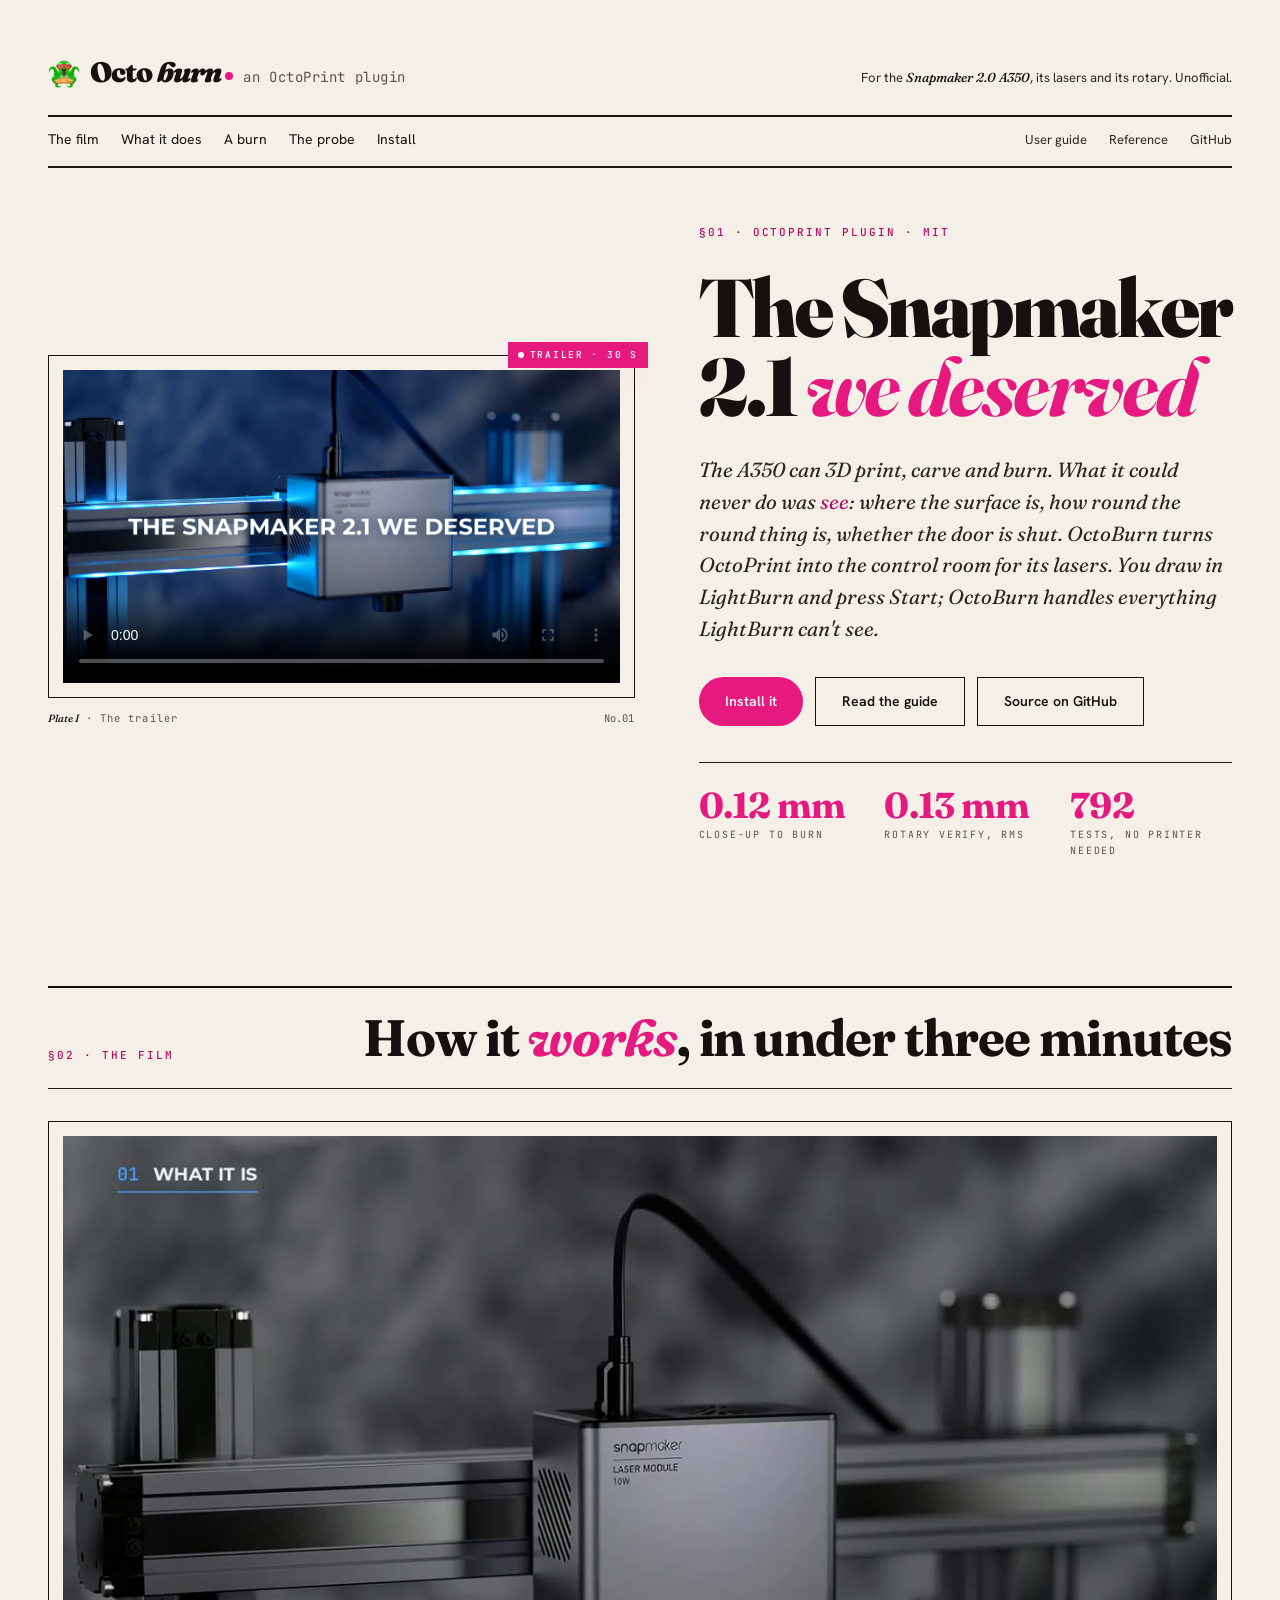
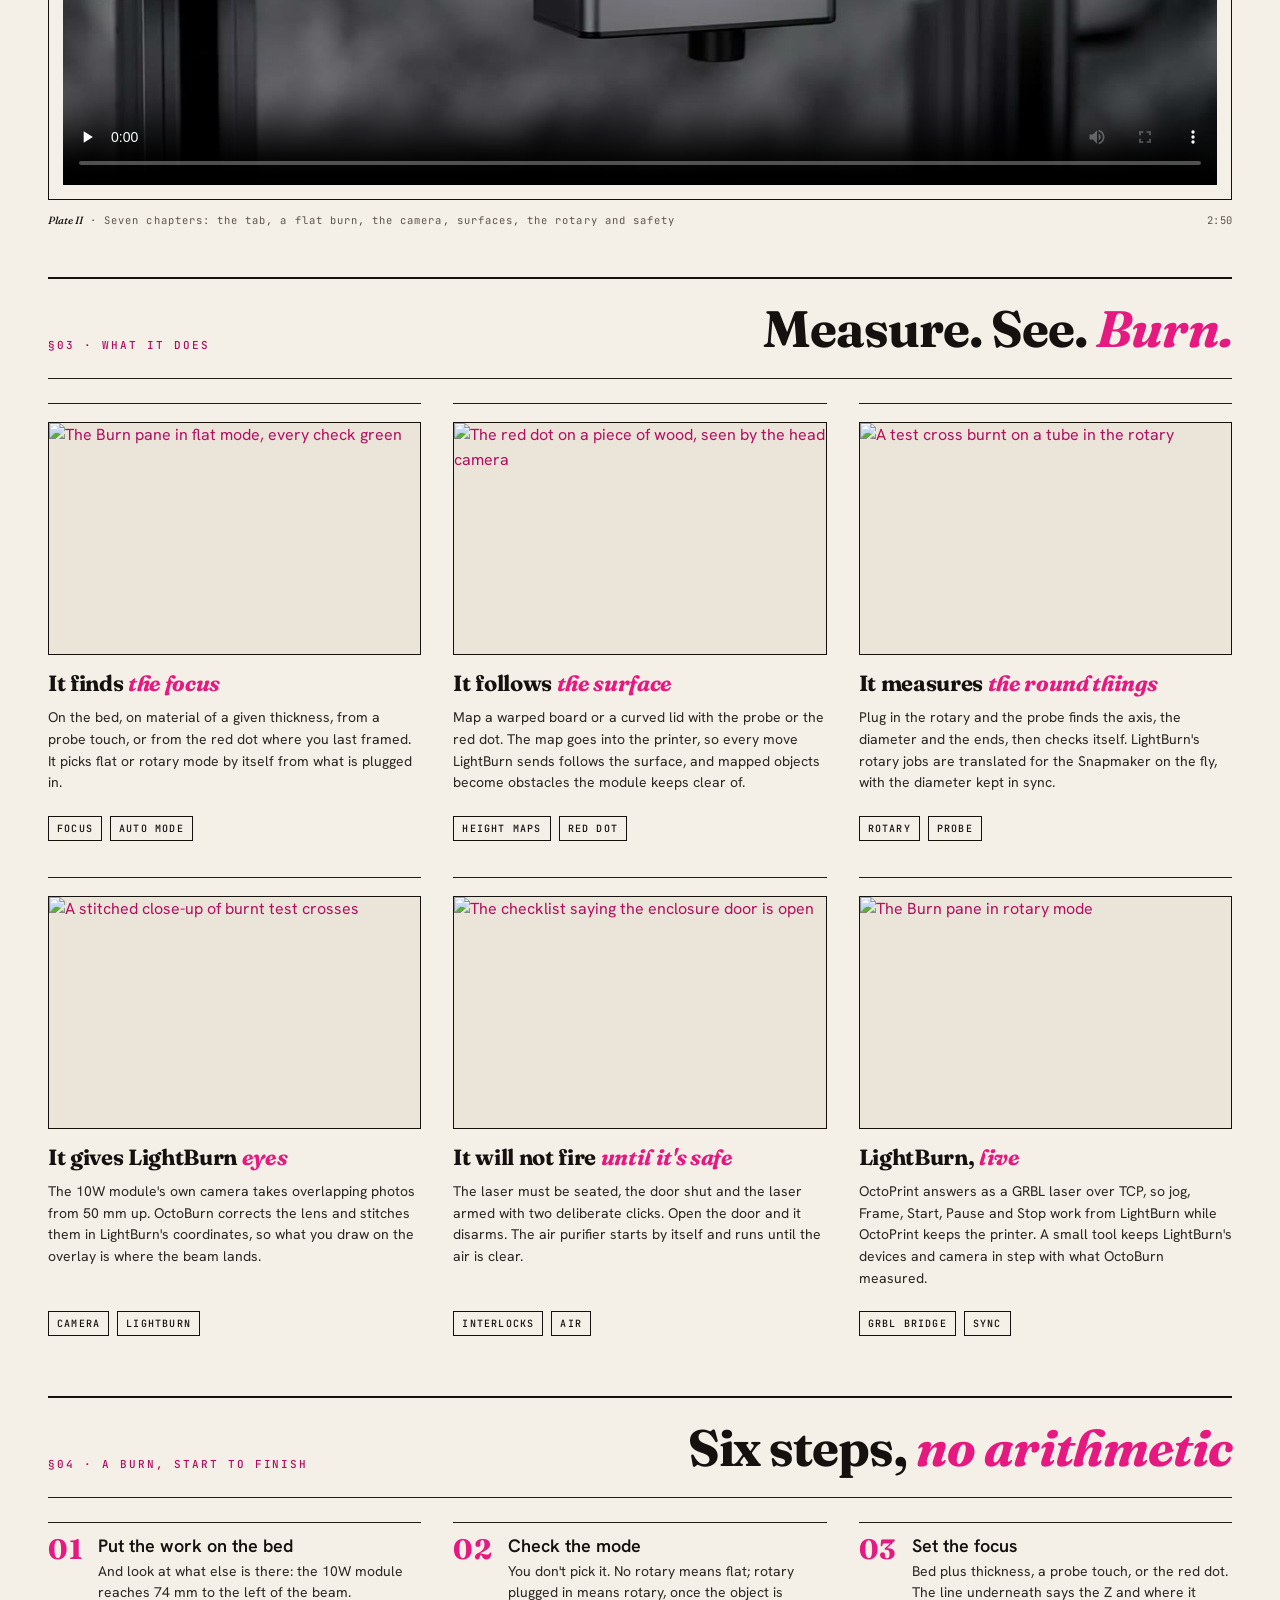
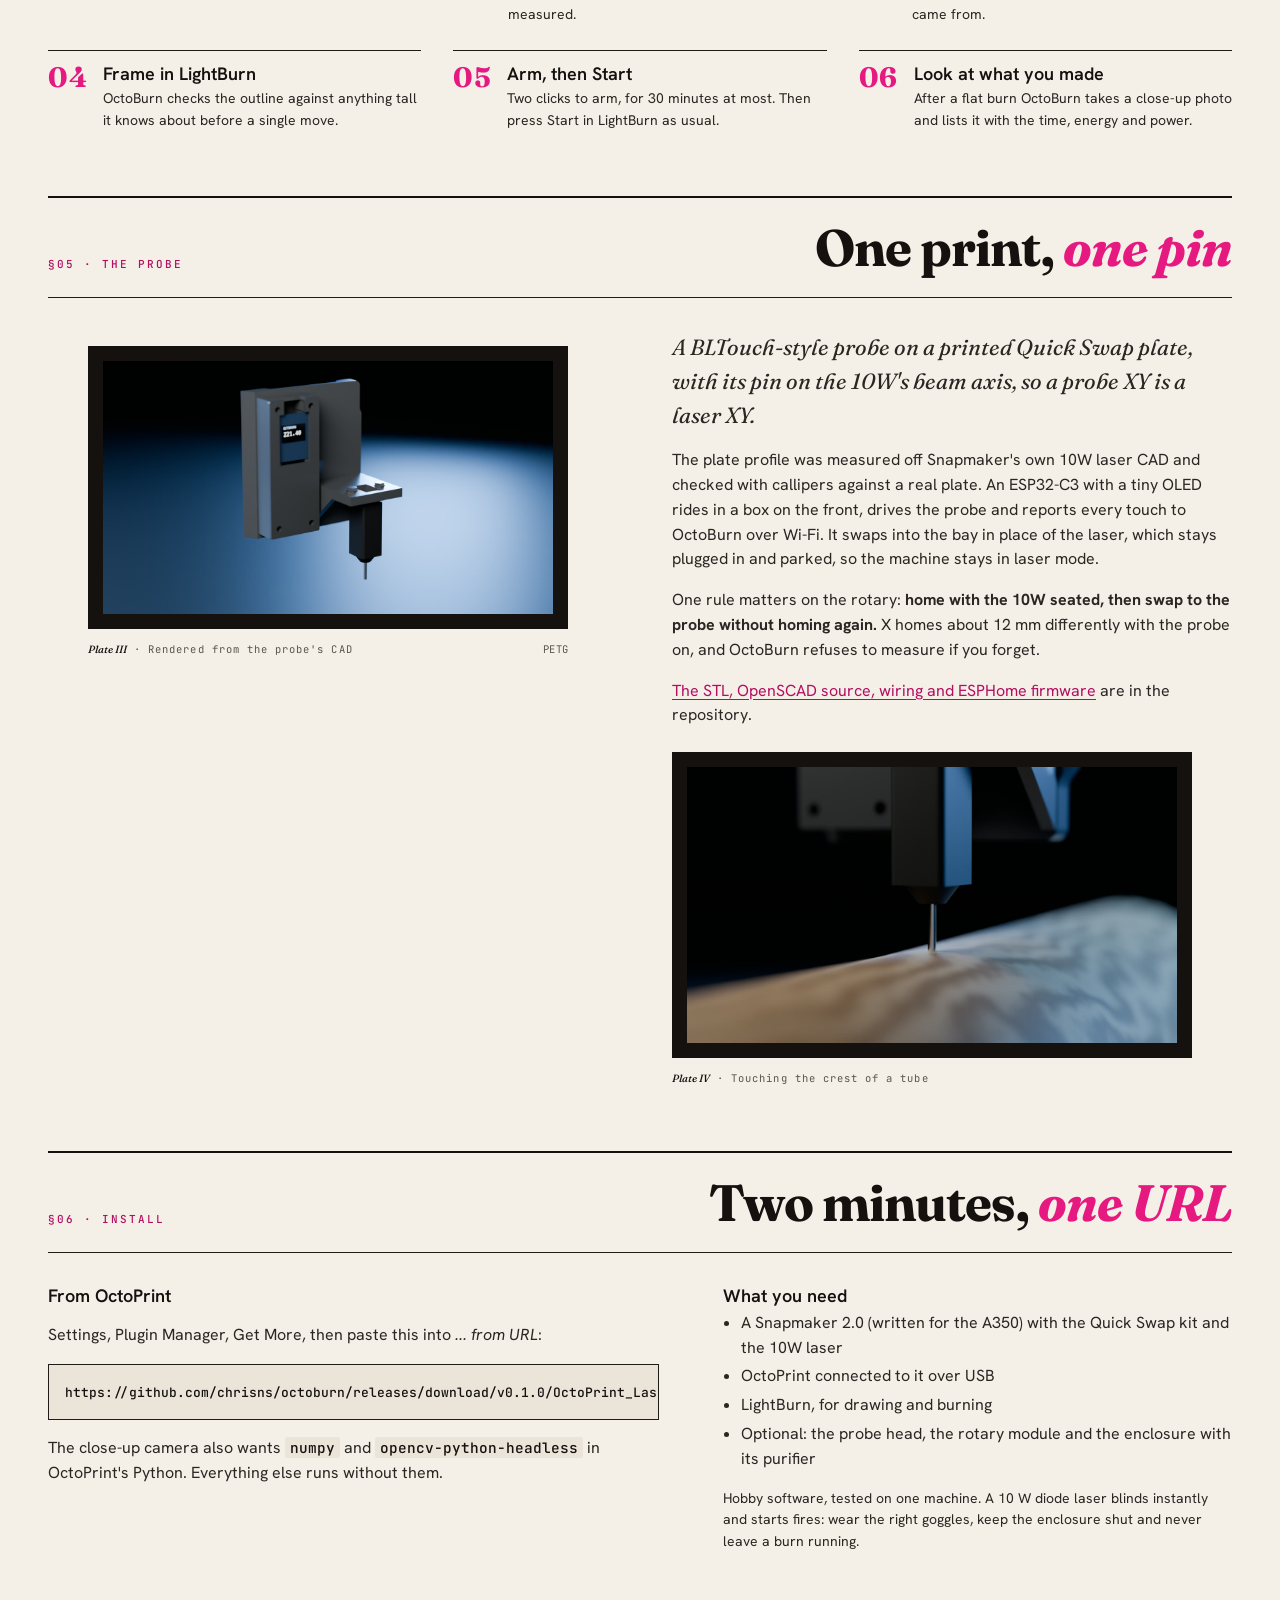
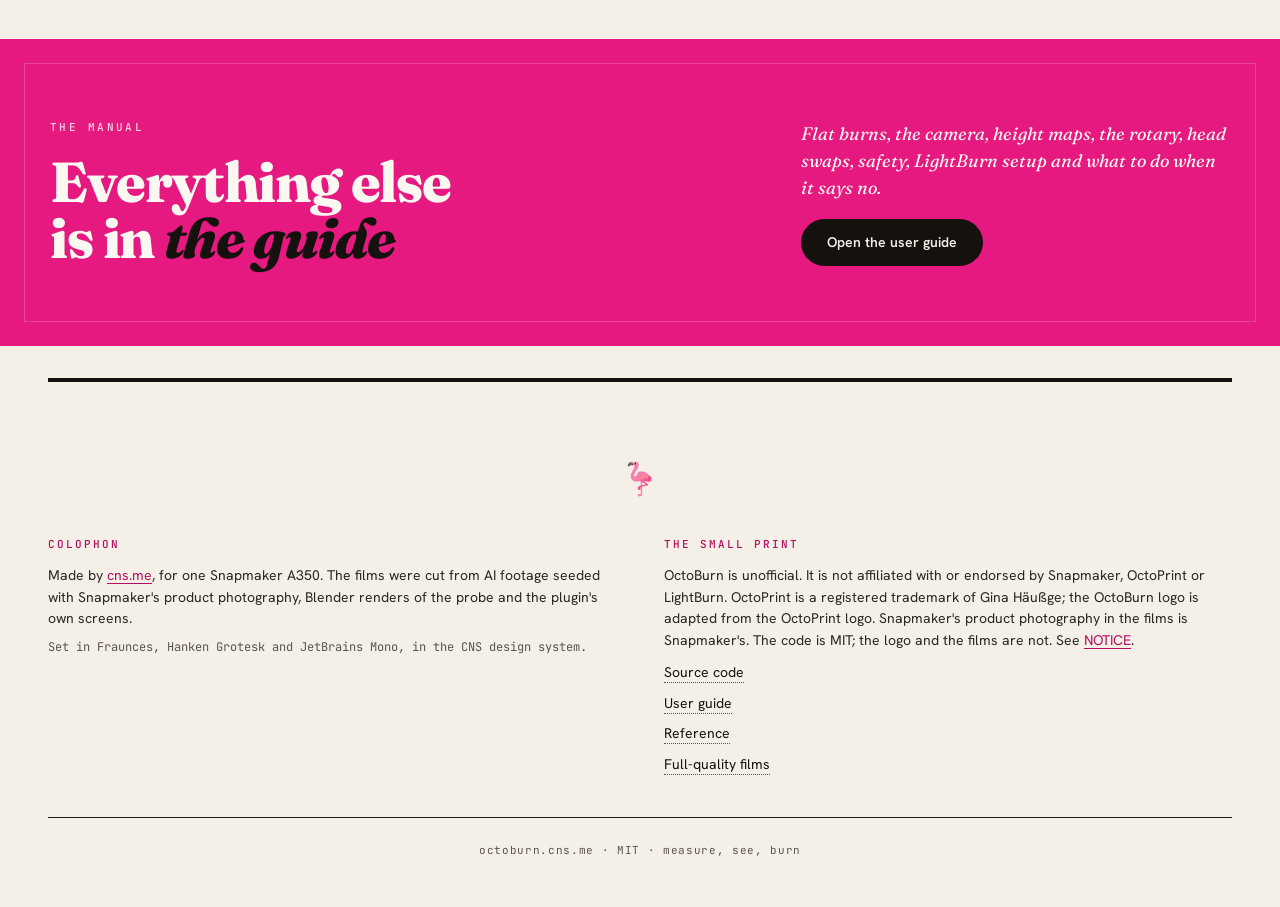
==== site/index.html @ 1af3a4c0 "OctoBurn: OctoPrint as the control room for the Snapmaker 2.0 A350's lasers The plugin, its tests, t" ====
<!doctype html>
<html lang="en-GB">
<head>
<meta charset="utf-8">
<meta name="viewport" content="width=device-width, initial-scale=1">
<title>OctoBurn: the Snapmaker 2.1 we deserved</title>
<meta name="description" content="OctoBurn is an unofficial OctoPrint plugin that gives the Snapmaker 2.0 A350's lasers focus, surface maps, rotary measuring, a LightBurn close-up camera and proper interlocks.">
<meta property="og:title" content="OctoBurn: the Snapmaker 2.1 we deserved">
<meta property="og:description" content="An unofficial OctoPrint plugin for the Snapmaker 2.0 A350's lasers. It measures, it sees, and it will not fire until it is safe.">
<meta property="og:image" content="https://octoburn.cns.me/media/trailer-poster.jpg">
<meta property="og:type" content="website">
<link rel="icon" href="img/octoburn-64.png">
<link rel="stylesheet" href="css/tokens.css">
<link rel="stylesheet" href="css/talks.css">
<link rel="stylesheet" href="css/site.css">
</head>
<body>
<div class="page">

<header class="masthead">
  <div class="masthead-row">
    <a class="brand" href="./">
      <img class="brand-logo" src="img/octoburn-64.png" alt="" width="32" height="32">
      <span class="brand-cns">Octo</span><span class="brand-me">burn</span><span class="brand-dot" aria-hidden="true"></span>
      <span class="brand-blog">an OctoPrint plugin</span>
    </a>
    <p class="masthead-meta">For the <em>Snapmaker 2.0 A350</em>, its lasers and its rotary. Unofficial.</p>
  </div>
  <div class="rule strong draw-rule"></div>
  <nav class="masthead-nav" aria-label="Sections">
    <div class="nav-left">
      <a href="#film">The film</a>
      <a href="#features">What it does</a>
      <a href="#burn">A burn</a>
      <a href="#probe">The probe</a>
      <a href="#install">Install</a>
    </div>
    <div class="nav-right">
      <a href="guide.html">User guide</a>
      <a href="reference.html">Reference</a>
      <a href="https://github.com/chrisns/octoburn">GitHub</a>
    </div>
  </nav>
  <div class="rule"></div>
</header>

<main>

<section class="talks-hero ob-hero">
  <figure class="plate">
    <div class="plate-frame">
      <span class="plate-stamp">Trailer · 30 s</span>
      <video class="ob-video" controls playsinline preload="metadata" poster="media/trailer-poster.jpg">
        <source src="media/octoburn-trailer.mp4" type="video/mp4">
      </video>
    </div>
    <figcaption><span class="caption"><em>Plate I</em> · The trailer</span><span class="numeral">No.01</span></figcaption>
  </figure>
  <div class="talks-hero-body">
    <span class="eyebrow">§01 · OctoPrint plugin · MIT</span>
    <h1 class="talks-hero-headline">The Snapmaker 2.1 <em>we deserved</em></h1>
    <p class="talks-hero-lede">The A350 can 3D print, carve and burn. What it could never do was <em>see</em>: where the surface is, how round the round thing is, whether the door is shut. OctoBurn turns OctoPrint into the control room for its lasers. You draw in LightBurn and press Start; OctoBurn handles everything LightBurn can't see.</p>
    <div class="talks-hero-ctas">
      <a class="btn btn-primary" href="#install">Install it</a>
      <a class="btn btn-ghost" href="guide.html">Read the guide</a>
      <a class="btn btn-ghost" href="https://github.com/chrisns/octoburn">Source on GitHub</a>
    </div>
    <div class="talks-hero-meta">
      <div><span class="stat-num">0.12 mm</span><span class="stat-cap">Close-up to burn</span></div>
      <div><span class="stat-num">0.13 mm</span><span class="stat-cap">Rotary verify, rms</span></div>
      <div><span class="stat-num">792</span><span class="stat-cap">Tests, no printer needed</span></div>
    </div>
  </div>
</section>

<section class="section-header" id="film">
  <div class="rule strong"></div>
  <div class="sh-row">
    <span class="eyebrow">§02 · The film</span>
    <span></span>
    <h2 class="sh-title">How it <em>works</em>, in under three minutes</h2>
  </div>
  <div class="rule"></div>
</section>
<figure class="plate ob-wide">
  <div class="plate-frame">
    <video class="ob-video" controls playsinline preload="none" poster="media/explainer-poster.jpg">
      <source src="media/octoburn-how-it-works.mp4" type="video/mp4">
    </video>
  </div>
  <figcaption><span class="caption"><em>Plate II</em> · Seven chapters: the tab, a flat burn, the camera, surfaces, the rotary and safety</span><span class="numeral">2:50</span></figcaption>
</figure>

<section class="section-header" id="features">
  <div class="rule strong"></div>
  <div class="sh-row">
    <span class="eyebrow">§03 · What it does</span>
    <span></span>
    <h2 class="sh-title">Measure. See. <em>Burn.</em></h2>
  </div>
  <div class="rule"></div>
</section>
<div class="talk-grid">
  <article class="talk-card">
    <a class="talk-thumb-link" href="guide.html#3-a-flat-burn-start-to-finish"><div class="talk-thumb"><img class="thumb-img ob-top" src="img/guide/ui_burn_flat.png" alt="The Burn pane in flat mode, every check green"></div></a>
    <h3 class="talk-title">It finds <em>the focus</em></h3>
    <p class="talk-desc">On the bed, on material of a given thickness, from a probe touch, or from the red dot where you last framed. It picks flat or rotary mode by itself from what is plugged in.</p>
    <div class="talk-formats"><span class="format-tag">Focus</span><span class="format-tag">Auto mode</span></div>
  </article>
  <article class="talk-card">
    <a class="talk-thumb-link" href="guide.html#5-uneven-surfaces-height-maps-and-the-red-dot"><div class="talk-thumb"><img class="thumb-img" src="img/guide/photo_reddot_wood.jpg" alt="The red dot on a piece of wood, seen by the head camera"></div></a>
    <h3 class="talk-title">It follows <em>the surface</em></h3>
    <p class="talk-desc">Map a warped board or a curved lid with the probe or the red dot. The map goes into the printer, so every move LightBurn sends follows the surface, and mapped objects become obstacles the module keeps clear of.</p>
    <div class="talk-formats"><span class="format-tag">Height maps</span><span class="format-tag">Red dot</span></div>
  </article>
  <article class="talk-card">
    <a class="talk-thumb-link" href="guide.html#6-the-rotary"><div class="talk-thumb"><img class="thumb-img" src="img/guide/photo_rotary_cross.jpg" alt="A test cross burnt on a tube in the rotary"></div></a>
    <h3 class="talk-title">It measures <em>the round things</em></h3>
    <p class="talk-desc">Plug in the rotary and the probe finds the axis, the diameter and the ends, then checks itself. LightBurn's rotary jobs are translated for the Snapmaker on the fly, with the diameter kept in sync.</p>
    <div class="talk-formats"><span class="format-tag">Rotary</span><span class="format-tag">Probe</span></div>
  </article>
  <article class="talk-card">
    <a class="talk-thumb-link" href="guide.html#4-seeing-the-work-overview-and-close-up"><div class="talk-thumb"><img class="thumb-img" src="img/guide/photo_closeup.jpg" alt="A stitched close-up of burnt test crosses"></div></a>
    <h3 class="talk-title">It gives LightBurn <em>eyes</em></h3>
    <p class="talk-desc">The 10W module's own camera takes overlapping photos from 50 mm up. OctoBurn corrects the lens and stitches them in LightBurn's coordinates, so what you draw on the overlay is where the beam lands.</p>
    <div class="talk-formats"><span class="format-tag">Camera</span><span class="format-tag">LightBurn</span></div>
  </article>
  <article class="talk-card">
    <a class="talk-thumb-link" href="guide.html#8-what-keeps-you-safe"><div class="talk-thumb"><img class="thumb-img ob-top" src="img/guide/ui_door_open.png" alt="The checklist saying the enclosure door is open"></div></a>
    <h3 class="talk-title">It will not fire <em>until it's safe</em></h3>
    <p class="talk-desc">The laser must be seated, the door shut and the laser armed with two deliberate clicks. Open the door and it disarms. The air purifier starts by itself and runs until the air is clear.</p>
    <div class="talk-formats"><span class="format-tag">Interlocks</span><span class="format-tag">Air</span></div>
  </article>
  <article class="talk-card">
    <a class="talk-thumb-link" href="guide.html#9-lightburn-setup-and-keeping-it-in-sync"><div class="talk-thumb"><img class="thumb-img ob-top" src="img/guide/ui_burn_rotary.png" alt="The Burn pane in rotary mode"></div></a>
    <h3 class="talk-title">LightBurn, <em>live</em></h3>
    <p class="talk-desc">OctoPrint answers as a GRBL laser over TCP, so jog, Frame, Start, Pause and Stop work from LightBurn while OctoPrint keeps the printer. A small tool keeps LightBurn's devices and camera in step with what OctoBurn measured.</p>
    <div class="talk-formats"><span class="format-tag">GRBL bridge</span><span class="format-tag">Sync</span></div>
  </article>
</div>

<section class="section-header" id="burn">
  <div class="rule strong"></div>
  <div class="sh-row">
    <span class="eyebrow">§04 · A burn, start to finish</span>
    <span></span>
    <h2 class="sh-title">Six steps, <em>no arithmetic</em></h2>
  </div>
  <div class="rule"></div>
</section>
<ol class="ob-steps">
  <li><span class="numeral">01</span><div><h3 class="h4">Put the work on the bed</h3><p>And look at what else is there: the 10W module reaches 74 mm to the left of the beam.</p></div></li>
  <li><span class="numeral">02</span><div><h3 class="h4">Check the mode</h3><p>You don't pick it. No rotary means flat; rotary plugged in means rotary, once the object is measured.</p></div></li>
  <li><span class="numeral">03</span><div><h3 class="h4">Set the focus</h3><p>Bed plus thickness, a probe touch, or the red dot. The line underneath says the Z and where it came from.</p></div></li>
  <li><span class="numeral">04</span><div><h3 class="h4">Frame in LightBurn</h3><p>OctoBurn checks the outline against anything tall it knows about before a single move.</p></div></li>
  <li><span class="numeral">05</span><div><h3 class="h4">Arm, then Start</h3><p>Two clicks to arm, for 30 minutes at most. Then press Start in LightBurn as usual.</p></div></li>
  <li><span class="numeral">06</span><div><h3 class="h4">Look at what you made</h3><p>After a flat burn OctoBurn takes a close-up photo and lists it with the time, energy and power.</p></div></li>
</ol>

<section class="section-header" id="probe">
  <div class="rule strong"></div>
  <div class="sh-row">
    <span class="eyebrow">§05 · The probe</span>
    <span></span>
    <h2 class="sh-title">One print, <em>one pin</em></h2>
  </div>
  <div class="rule"></div>
</section>
<div class="ob-probe">
  <figure class="plate">
    <div class="plate-frame ob-dark">
      <video class="ob-video" autoplay muted loop playsinline preload="metadata" poster="img/probe-assembled.jpg">
        <source src="media/probe-turn.mp4" type="video/mp4">
      </video>
    </div>
    <figcaption><span class="caption"><em>Plate III</em> · Rendered from the probe's CAD</span><span class="numeral">PETG</span></figcaption>
  </figure>
  <div class="ob-probe-body">
    <p class="lede">A BLTouch-style probe on a printed Quick Swap plate, with its pin on the 10W's beam axis, so a probe XY is a laser XY.</p>
    <p>The plate profile was measured off Snapmaker's own 10W laser CAD and checked with callipers against a real plate. An ESP32-C3 with a tiny OLED rides in a box on the front, drives the probe and reports every touch to OctoBurn over Wi-Fi. It swaps into the bay in place of the laser, which stays plugged in and parked, so the machine stays in laser mode.</p>
    <p>One rule matters on the rotary: <strong>home with the 10W seated, then swap to the probe without homing again.</strong> X homes about 12 mm differently with the probe on, and OctoBurn refuses to measure if you forget.</p>
    <p><a href="https://github.com/chrisns/octoburn/tree/main/hardware">The STL, OpenSCAD source, wiring and ESPHome firmware</a> are in the repository.</p>
    <figure class="plate ob-small">
      <div class="plate-frame ob-dark">
        <video class="ob-video" autoplay muted loop playsinline preload="metadata" poster="img/probe-tube.jpg">
          <source src="media/probe-tube.mp4" type="video/mp4">
        </video>
      </div>
      <figcaption><span class="caption"><em>Plate IV</em> · Touching the crest of a tube</span></figcaption>
    </figure>
  </div>
</div>

<section class="section-header" id="install">
  <div class="rule strong"></div>
  <div class="sh-row">
    <span class="eyebrow">§06 · Install</span>
    <span></span>
    <h2 class="sh-title">Two minutes, <em>one URL</em></h2>
  </div>
  <div class="rule"></div>
</section>
<div class="ob-install">
  <div>
    <h3 class="h4">From OctoPrint</h3>
    <p>Settings, Plugin Manager, Get More, then paste this into <em>... from URL</em>:</p>
    <pre><code>https://github.com/chrisns/octoburn/releases/download/v0.1.0/OctoPrint_LaserHeightProbe-0.1.0-py3-none-any.whl</code></pre>
    <p>The close-up camera also wants <code>numpy</code> and <code>opencv-python-headless</code> in OctoPrint's Python. Everything else runs without them.</p>
  </div>
  <div>
    <h3 class="h4">What you need</h3>
    <ul class="ob-list">
      <li>A Snapmaker 2.0 (written for the A350) with the Quick Swap kit and the 10W laser</li>
      <li>OctoPrint connected to it over USB</li>
      <li>LightBurn, for drawing and burning</li>
      <li>Optional: the probe head, the rotary module and the enclosure with its purifier</li>
    </ul>
    <p class="small">Hobby software, tested on one machine. A 10 W diode laser blinds instantly and starts fires: wear the right goggles, keep the enclosure shut and never leave a burn running.</p>
  </div>
</div>

<section class="booking-strip">
  <div class="booking-grid">
    <div>
      <span class="booking-eyebrow">The manual</span>
      <h2 class="booking-title">Everything else is in <em>the guide</em></h2>
    </div>
    <div class="booking-cta">
      <p>Flat burns, the camera, height maps, the rotary, head swaps, safety, LightBurn setup and what to do when it says no.</p>
      <a class="btn-on-pink" href="guide.html">Open the user guide</a>
    </div>
  </div>
</section>

</main>

<footer class="colophon">
  <div class="orn" aria-hidden="true">🦩</div>
  <div class="colophon-grid">
    <div>
      <h3 class="cl-h">Colophon</h3>
      <p class="cl-p">Made by <a href="https://cns.me">cns.me</a>, for one Snapmaker A350. The films were cut from AI footage seeded with Snapmaker's product photography, Blender renders of the probe and the plugin's own screens.</p>
      <p class="cl-p meta">Set in Fraunces, Hanken Grotesk and JetBrains Mono, in the CNS design system.</p>
    </div>
    <div>
      <h3 class="cl-h">The small print</h3>
      <p class="cl-p">OctoBurn is unofficial. It is not affiliated with or endorsed by Snapmaker, OctoPrint or LightBurn. OctoPrint is a registered trademark of Gina Häußge; the OctoBurn logo is adapted from the OctoPrint logo. Snapmaker's product photography in the films is Snapmaker's. The code is MIT; the logo and the films are not. See <a href="https://github.com/chrisns/octoburn/blob/main/NOTICE">NOTICE</a>.</p>
      <ul class="cl-list">
        <li><a href="https://github.com/chrisns/octoburn">Source code</a></li>
        <li><a href="guide.html">User guide</a></li>
        <li><a href="reference.html">Reference</a></li>
        <li><a href="https://github.com/chrisns/octoburn/releases">Full-quality films</a></li>
      </ul>
    </div>
  </div>
  <p class="cl-foot">octoburn.cns.me · MIT · measure, see, burn</p>
</footer>

</div>
</body>
</html>
---- site/css/tokens.css ----
/* ============================================================
   CNS Design System — Core Tokens
   Chris Nesbitt-Smith / cns.me
   Pink-forward editorial; UK gov digital thought leadership.
   ============================================================ */

/* ---------- Typography ----------------------------------- */
/* Union of every weight/axis the blog, talks and govbuy surfaces request, so
   consumers link this file alone and never need their own Google Fonts tag. */
@import url("https://fonts.googleapis.com/css2?family=Fraunces:ital,opsz,wght@0,9..144,400;0,9..144,500;0,9..144,600;0,9..144,700;0,9..144,800;0,9..144,900;1,9..144,400;1,9..144,500;1,9..144,600;1,9..144,700&family=Hanken+Grotesk:wght@300;400;500;600;700;800&family=JetBrains+Mono:wght@400;500;600&display=swap");

:root {
  /* ----- Type families ----- */
  --font-display: "Fraunces", "Times New Roman", ui-serif, serif;
  --font-body:    "Hanken Grotesk", ui-sans-serif, system-ui, sans-serif;
  --font-mono:    "JetBrains Mono", ui-monospace, "SF Mono", Menlo, monospace;

  /* ----- Type scale (1.25 ratio, generous display end) ----- */
  --t-xs:    0.75rem;   /* 12 */
  --t-sm:    0.875rem;  /* 14 */
  --t-base:  1rem;      /* 16 */
  --t-md:    1.125rem;  /* 18 */
  --t-lg:    1.375rem;  /* 22 */
  --t-xl:    1.75rem;   /* 28 */
  --t-2xl:   2.25rem;   /* 36 */
  --t-3xl:   3rem;      /* 48 */
  --t-4xl:   4rem;      /* 64 */
  --t-5xl:   5.5rem;    /* 88 */
  --t-6xl:   8rem;      /* 128 */

  /* ----- Weights ----- */
  --w-light: 300;
  --w-reg:   400;
  --w-med:   500;
  --w-semi:  600;
  --w-bold:  700;
  --w-black: 900;

  /* ----- Tracking ----- */
  --tr-tight:  -0.03em;
  --tr-snug:   -0.015em;
  --tr-normal: 0;
  --tr-loose:  0.04em;
  --tr-eyebrow: 0.18em;

  /* ----- Leading ----- */
  --lh-tight: 1.05;
  --lh-snug:  1.2;
  --lh-body:  1.55;
  --lh-loose: 1.75;

  /* ============================================================
     COLOR — Brand pink. Hot, saturated, magenta-leaning.
     The kind a man wears as trousers. Not bubblegum, not pastel.
     ============================================================ */

  /* Pink ramp (oklch for control) */
  --pink-50:  oklch(96% 0.025 350);
  --pink-100: oklch(92% 0.06  350);
  --pink-200: oklch(85% 0.12  350);
  --pink-300: oklch(76% 0.19  350);
  --pink-400: oklch(68% 0.24  350);
  --pink-500: oklch(62% 0.27  350);   /* primary */
  --pink-600: oklch(54% 0.26  352);
  --pink-700: oklch(45% 0.22  354);
  --pink-800: oklch(36% 0.17  356);
  --pink-900: oklch(26% 0.11  358);

  /* The hero — the "pink trousers" pink. Hex pinned for brand. */
  --pink:        #E5197F;   /* primary brand pink */
  --pink-hot:    #FF2D8A;   /* punchier, for hover/spotlight */
  --pink-deep:   #B30E61;   /* press / shadows / type on cream */
  --pink-ink:    #5A0830;   /* deepest — rare, for accents */

  /* Neutrals — warm, paper-like cream and a near-black ink. */
  --ink:      #14110F;      /* primary text, almost-black */
  --ink-2:    #2A2622;      /* secondary text */
  --ink-3:    #5C544C;      /* tertiary, captions */
  --ink-4:    #8A8077;      /* disabled / hint */
  --rule:     #1F1B17;      /* hairline rules on cream */

  --paper:    #F4EFE7;      /* primary background — warm cream */
  --paper-1:  #F4EFE7;      /* alias of --paper for legacy refs */
  --paper-2:  #EBE4D8;      /* card / sunken surfaces */
  --paper-3:  #DDD3C2;      /* borders on paper, dividers */
  --bone:     #FBF8F2;      /* lightest, modal / lifted */

  --white:    #FFFFFF;
  --black:    #14110F;      /* alias of --ink for clarity */

  /* Inverse mode (dark / hero blocks) */
  --night:    #14110F;
  --night-2:  #221E1A;
  --night-3:  #3A332D;

  /* Semantic */
  --ok:       #1F7A4D;
  --warn:     #C57A12;
  --err:      var(--pink-deep);
  --info:     #1E4FA8;

  /* Foreground / background semantic aliases */
  --fg-1: var(--ink);
  --fg-2: var(--ink-2);
  --fg-3: var(--ink-3);
  --fg-4: var(--ink-4);
  --fg-on-pink: var(--bone);
  --fg-on-ink:  var(--paper);
  --fg-on-ink-2: #D8CFC4;   /* muted text on an ink surface — lede under an inverse headline */
  --rule-on-ink: #4A443E;   /* hairline / ghost-button border on an ink surface */

  --bg-1: var(--paper);
  --bg-2: var(--paper-2);
  --bg-3: var(--paper-3);
  --bg-lift: var(--bone);
  --bg-ink:  var(--ink);
  --bg-pink: var(--pink);

  --accent:        var(--pink);
  --accent-hover:  var(--pink-hot);
  --accent-press:  var(--pink-deep);
  --link:          var(--pink-deep);
  --link-hover:    var(--pink);

  /* ============================================================
     Spacing — 4px base, generous editorial scale
     ============================================================ */
  --s-0:   0;
  --s-1:   4px;
  --s-2:   8px;
  --s-3:   12px;
  --s-4:   16px;
  --s-5:   24px;
  --s-6:   32px;
  --s-7:   48px;
  --s-8:   64px;
  --s-9:   96px;
  --s-10: 128px;
  --s-11: 160px;
  --s-12: 240px;

  /* ----- Radii ----- */
  --r-0:   0;
  --r-1:   2px;
  --r-2:   4px;
  --r-3:   8px;
  --r-pill: 999px;
  /* Note: brand favors sharp / squared corners. r-3 is the max for cards. */

  /* ----- Borders ----- */
  --bw-hair:  1px;
  --bw-rule:  2px;     /* editorial rule weight */
  --bw-bold:  4px;

  /* ----- Shadows — used sparingly. Editorial = mostly flat. ----- */
  --sh-0: none;
  --sh-1: 0 1px 0 rgba(20,17,15,0.08);
  --sh-2: 0 2px 8px -2px rgba(20,17,15,0.12), 0 1px 0 rgba(20,17,15,0.06);
  --sh-3: 0 12px 24px -12px rgba(20,17,15,0.22), 0 2px 0 rgba(20,17,15,0.08);
  --sh-pink: 0 12px 32px -12px rgba(229,25,127,0.45);
  --sh-press: inset 0 2px 0 rgba(20,17,15,0.18);

  /* ----- Motion ----- */
  --ease-out:  cubic-bezier(0.2, 0.7, 0.2, 1);
  --ease-in:   cubic-bezier(0.6, 0, 0.8, 0.4);
  --ease-pop:  cubic-bezier(0.34, 1.56, 0.64, 1);
  --dur-fast:  120ms;
  --dur:       220ms;
  --dur-slow:  400ms;

  /* ----- Layout ----- */
  --maxw-prose:     68ch;
  --maxw-content:   1080px;
  --maxw-page:      1320px;
}
---- site/css/talks.css ----
/* CNS talks kit — talks.cns.me catalogue. Tokens come from colors_and_type.css. */
* { box-sizing: border-box; }
html, body { margin: 0; padding: 0; }
body {
  background: var(--paper);
  color: var(--ink);
  font-family: var(--font-body);
  font-size: 16px;
  line-height: 1.55;
  -webkit-font-smoothing: antialiased;
  text-rendering: optimizeLegibility;
}
::selection { background: var(--pink); color: var(--bone); }
a { color: var(--pink-deep); text-decoration: underline; text-underline-offset: 3px; transition: color 220ms var(--ease-out); }
a:hover { color: var(--pink-hot); }

.page { max-width: var(--maxw-page); margin: 0 auto; padding: 32px 48px 0; }

.rule        { border-top: 1px solid var(--rule); }
.rule.strong { border-top: 2px solid var(--ink); }
.rule.top    { border-top: 4px solid var(--ink); }

.numeral { font-family: var(--font-mono); font-feature-settings: "tnum" 1; letter-spacing: 0.02em; }

/* ============================================================
   Masthead
============================================================ */
.masthead { padding-top: 8px; position: relative; isolation: isolate; }

.masthead-guilloche {
  position: absolute; inset: 0; width: 100%; height: 100%;
  pointer-events: none; z-index: 0;
  color: var(--pink); opacity: 0.10;
  -webkit-mask-image: linear-gradient(90deg, transparent 0%, #000 18%, #000 82%, transparent 100%);
          mask-image: linear-gradient(90deg, transparent 0%, #000 18%, #000 82%, transparent 100%);
}
.guilloche-drift { transform-origin: center; animation: guilloche-drift 38s linear infinite; will-change: transform; }
@keyframes guilloche-drift { from { transform: translateX(0);} to { transform: translateX(-48px);} }

.masthead-row, .masthead-nav, .masthead .rule { position: relative; z-index: 1; }

.masthead-row {
  display: grid; grid-template-columns: 1fr auto;
  align-items: baseline; gap: 32px; padding: 14px 0;
}
.brand { position: relative; display: inline-flex; align-items: baseline; gap: 6px; text-decoration: none; color: var(--ink); }
.brand-cns, .brand-me {
  font-family: var(--font-display); font-weight: 900; font-size: 28px;
  letter-spacing: -0.03em; line-height: 1;
}
.brand-me { font-style: italic; }
.brand-dot { display: inline-block; width: 8px; height: 8px; border-radius: 50%; background: var(--pink); transform: translateY(-2px); }
.brand-blog { font-family: var(--font-mono); font-size: 14px; font-weight: 400; letter-spacing: 0.04em; color: var(--ink-3); margin-left: 6px; align-self: baseline; }
.brand-flourish { position: absolute; left: 0; bottom: -10px; width: 100%; height: 12px; color: var(--pink); opacity: 0.55; pointer-events: none; overflow: visible; }
.brand-flourish path { stroke-dasharray: 360; stroke-dashoffset: 360; animation: flourish-draw 1.6s cubic-bezier(0.4,0,0.2,1) 0.4s forwards; }
.brand:hover .brand-flourish path { animation: flourish-draw 1.2s cubic-bezier(0.4,0,0.2,1) forwards; }
@keyframes flourish-draw { from { stroke-dashoffset: 360;} to { stroke-dashoffset: 0;} }

.masthead-meta { font-family: var(--font-body); font-size: 13px; color: var(--ink-2); }
.masthead-meta em { font-family: var(--font-display); font-style: italic; font-weight: 500; color: var(--ink); }

.draw-rule { position: relative; overflow: hidden; }
.draw-rule::after {
  content: ""; position: absolute; inset: 0;
  background: var(--paper);
  transform-origin: right center;
  animation: rule-draw 0.9s cubic-bezier(0.7,0,0.2,1) forwards;
}
.draw-rule.delay-1::after { animation-delay: 0.2s; }
.draw-rule.delay-2::after { animation-delay: 0.4s; }
@keyframes rule-draw { from { transform: scaleX(1);} to { transform: scaleX(0);} }

.masthead-nav { display: flex; justify-content: space-between; align-items: center; padding: 12px 0; font-family: var(--font-body); }
.nav-left, .nav-right { display: flex; gap: 22px; flex-wrap: wrap; }
.masthead-nav a {
  text-decoration: none; color: var(--ink); font-size: 14px;
  display: inline-flex; align-items: baseline; gap: 6px;
  border-bottom: 1px dotted transparent; padding-bottom: 2px;
  transition: color 200ms;
}
.masthead-nav a:hover { color: var(--pink); }
.nav-right a { color: var(--ink-2); font-size: 13px; }

@media (prefers-reduced-motion: reduce) {
  .guilloche-drift, .brand-flourish path, .draw-rule::after { animation: none !important; }
  .brand-flourish path { stroke-dashoffset: 0; }
  .draw-rule::after { display: none; }
}

/* ============================================================
   Hero — Plate I
============================================================ */
.talks-hero {
  display: grid; grid-template-columns: minmax(0, 320px) minmax(0, 1fr);
  gap: 64px; align-items: start;
  padding: 56px 0 80px;
  border-top: 1px solid var(--rule);
}
.talks-hero .plate { margin: 0; }
.plate-frame {
  position: relative;
  border: 1px solid var(--ink);
  padding: 14px;
  background: var(--paper);
}
.plate-frame img {
  display: block;
  width: 100%;
  aspect-ratio: 4/5;
  object-fit: cover;
  object-position: center 18%;
  filter: contrast(1.03) saturate(1.02);
}
.plate-stamp {
  position: absolute;
  top: -14px; right: -14px;
  background: var(--pink);
  color: var(--bone);
  font-family: var(--font-mono);
  font-size: 9.5px; font-weight: 600;
  letter-spacing: 0.18em; text-transform: uppercase;
  padding: 6px 10px 5px;
  display: inline-flex; align-items: center; gap: 6px;
  box-shadow: 0 12px 32px -12px rgba(229,25,127,0.45);
  z-index: 2;
}
.plate-stamp::before {
  content: ""; width: 6px; height: 6px; border-radius: 50%;
  background: var(--bone); display: inline-block;
  animation: pulse-dot 2s ease-in-out infinite;
}
@keyframes pulse-dot { 0%,100% { opacity: 1;} 50% { opacity: 0.4;} }

.plate figcaption {
  display: flex; justify-content: space-between; align-items: baseline;
  padding-top: 12px;
  font-family: var(--font-mono);
  font-size: 10.5px; letter-spacing: 0.10em; color: var(--ink-3);
}
.plate figcaption .caption em {
  color: var(--ink); font-style: italic;
  font-family: var(--font-display); font-weight: 500; letter-spacing: 0;
}

.talks-hero-body { display: flex; flex-direction: column; gap: 28px; }
.eyebrow {
  font-family: var(--font-mono); font-size: 11px; font-weight: 500;
  letter-spacing: 0.18em; text-transform: uppercase; color: var(--pink-deep);
  display: block;
}
.talks-hero-headline {
  font-family: var(--font-display); font-weight: 900;
  font-size: clamp(48px, 6.4vw, 92px); line-height: 0.96;
  letter-spacing: -0.03em; color: var(--ink);
  font-variation-settings: "opsz" 144;
  margin: 0; text-wrap: balance;
}
.talks-hero-headline em { color: var(--pink); font-style: italic; font-weight: 700; }
.talks-hero-lede {
  font-family: var(--font-display); font-style: italic; font-weight: 400;
  font-size: clamp(18px, 1.6vw, 22px); line-height: 1.55;
  color: var(--ink-2); max-width: 56ch; margin: 0; text-wrap: pretty;
}
.talks-hero-lede em { color: var(--pink-deep); }

.talks-hero-ctas { display: flex; gap: 12px; flex-wrap: wrap; padding-top: 4px; }

.talks-hero-meta {
  display: grid; grid-template-columns: repeat(3, minmax(0, 1fr));
  gap: 24px; margin-top: 8px; padding-top: 24px;
  border-top: 1px solid var(--rule);
}
.talks-hero-meta .stat-num {
  font-family: var(--font-display); font-weight: 700;
  font-size: 36px; line-height: 1; color: var(--pink);
  letter-spacing: -0.02em; display: block;
}
.talks-hero-meta .stat-cap {
  font-family: var(--font-mono); font-size: 10px;
  letter-spacing: 0.18em; text-transform: uppercase;
  color: var(--ink-3); display: block; margin-top: 4px;
}

/* ============================================================
   Buttons
============================================================ */
.btn {
  font-family: var(--font-body); font-weight: 600; font-size: 14px;
  padding: 13px 26px; border: 0; cursor: pointer;
  text-decoration: none; display: inline-flex; align-items: center;
  transition: all 200ms cubic-bezier(0.2,0.7,0.2,1);
}
.btn-primary { background: var(--pink); color: var(--bone); border-radius: 999px; }
.btn-primary:hover { background: var(--pink-hot); box-shadow: 0 12px 32px -12px rgba(229,25,127,0.65); transform: translateY(-1px); }
.btn-ghost { background: transparent; color: var(--ink); border: 1px solid var(--ink); border-radius: 0; }
.btn-ghost:hover { background: var(--ink); color: var(--paper); }
.btn-on-pink {
  background: var(--ink); color: var(--paper); border-radius: 999px;
  padding: 13px 26px; font-family: var(--font-body); font-weight: 600;
  font-size: 14px; text-decoration: none; display: inline-flex; align-items: center;
  transition: all 200ms cubic-bezier(0.2,0.7,0.2,1);
}
.btn-on-pink:hover { background: var(--bone); color: var(--ink); transform: translateY(-1px); }

/* ============================================================
   Section header
============================================================ */
.section-header { margin-top: 48px; }
.sh-row {
  display: grid; grid-template-columns: auto 1fr auto; gap: 32px;
  align-items: end; padding: 24px 0;
}
.sh-row .eyebrow { margin: 0; min-width: 220px; color: var(--pink-deep); }
.sh-title {
  font-family: var(--font-display); font-weight: 700;
  font-size: clamp(36px, 4vw, 56px); line-height: 1; letter-spacing: -0.02em;
  margin: 0; color: var(--ink); text-align: right; text-wrap: balance;
}
.sh-title em { color: var(--pink); font-style: italic; }
.sh-count { display: inline-flex; flex-direction: column; align-items: end; }
.sh-count .num { font-family: var(--font-display); font-weight: 700; font-size: 28px; color: var(--pink); line-height: 1; }
.sh-count .cap { font-family: var(--font-mono); font-size: 10px; letter-spacing: 0.16em; text-transform: uppercase; color: var(--ink-3); }

/* ============================================================
   Topic strip
============================================================ */
.talks-strip {
  display: flex; align-items: baseline; gap: 14px; flex-wrap: wrap;
  font-family: var(--font-mono);
  font-size: 10.5px; letter-spacing: 0.16em; text-transform: uppercase;
  color: var(--ink-3);
  border-top: 1px solid var(--rule); border-bottom: 1px solid var(--rule);
  padding: 12px 0; margin: 0 0 8px;
}
.talks-strip .label { color: var(--pink-deep); font-weight: 600; }
.talks-strip .sep { color: var(--paper-3); }

/* ============================================================
   Talk grid + card
============================================================ */
.talk-grid {
  display: grid; grid-template-columns: repeat(auto-fill, minmax(300px, 1fr));
  gap: 36px 32px; padding: 24px 0 12px;
}
.talk-card {
  border-top: 1px solid var(--rule); padding-top: 14px;
  display: flex; flex-direction: column; gap: 10px;
  min-height: 280px;
}
.talk-thumb-link { display: block; text-decoration: none; }
.talk-thumb-link:hover .talk-thumb { transform: translateY(-2px); }
.talk-thumb {
  position: relative; aspect-ratio: 16/10;
  border: 1px solid var(--ink); overflow: hidden;
  margin: 4px 0 6px;
  transition: transform 200ms var(--ease-out);
}
.talk-thumb .thumb-img {
  position: absolute; inset: 0; width: 100%; height: 100%;
  object-fit: contain; background: var(--paper-2); z-index: 0;
}
.talk-thumb .thumb-img.hidden { display: none; }
.talk-thumb .thumb-glyph {
  position: absolute; inset: 0;
  display: none; align-items: center; justify-content: center;
  font-family: var(--font-display); font-style: italic;
  font-size: 38px; color: rgba(251,248,242,0.4);
  z-index: 1;
}
.talk-thumb.thumb-fallback .thumb-glyph { display: flex; }
.talk-thumb.fill-paper { background: var(--paper-2); }
.talk-thumb.fill-paper.thumb-fallback .thumb-glyph { color: var(--ink-4); }
.talk-thumb.fill-paper::before {
  content: ""; position: absolute; inset: 14px;
  border: 1px dashed var(--paper-3); z-index: 1;
}
.talk-thumb.fill-paper.thumb-fallback::after {
  content: ""; position: absolute; inset: 28px;
  border-top: 1px solid var(--paper-3); transform: rotate(45deg); z-index: 1;
}
.talk-thumb.fill-warm.thumb-fallback {
  background:
    radial-gradient(circle at 30% 40%, rgba(229,25,127,0.32), transparent 55%),
    linear-gradient(135deg, var(--ink-2) 0%, var(--ink) 80%);
}
.talk-thumb.fill-hot.thumb-fallback {
  background:
    radial-gradient(circle at 70% 30%, rgba(229,25,127,0.50), transparent 55%),
    linear-gradient(135deg, var(--night-3) 0%, var(--ink) 70%);
}
.talk-thumb.fill-cool.thumb-fallback {
  background:
    radial-gradient(circle at 30% 70%, rgba(229,25,127,0.18), transparent 55%),
    linear-gradient(160deg, var(--night-2) 0%, var(--ink) 80%);
}

.talk-title {
  font-family: var(--font-display); font-weight: 700;
  font-size: 22px; line-height: 1.18; letter-spacing: -0.015em;
  margin: 0; color: var(--ink); text-wrap: balance;
}
.talk-title em { color: var(--pink); font-style: italic; }
.talk-title a { color: var(--ink); text-decoration: none; transition: color 200ms; }
.talk-title a:hover { color: var(--pink); }
.talk-title a:hover em { color: var(--pink-hot); }

.talk-desc {
  font-family: var(--font-body); font-size: 14px; line-height: 1.55;
  color: var(--ink-2); margin: 0; flex: 1;
}

.talk-formats { display: flex; gap: 8px; flex-wrap: wrap; padding-top: 12px; margin-top: auto; }
.format-tag {
  font-family: var(--font-mono); font-size: 10px; font-weight: 500;
  letter-spacing: 0.12em; text-transform: uppercase;
  color: var(--ink); border: 1px solid var(--ink); padding: 4px 8px 3px;
  text-decoration: none; transition: background 150ms, color 150ms, border-color 150ms;
}
.format-tag:hover { background: var(--ink); color: var(--paper); }
.format-tag.html { color: var(--pink-deep); border-color: var(--pink-deep); }
.format-tag.html:hover { background: var(--pink); color: var(--bone); border-color: var(--pink); }

/* Section break */
.section-break {
  text-align: center; padding: 56px 0 32px;
  font-family: var(--font-display); font-size: 28px; color: var(--pink);
  letter-spacing: 0.4em;
}

/* ============================================================
   Schedule
============================================================ */
.schedule-wrap { padding: 8px 0 16px; }
.schedule-sub {
  display: grid; grid-template-columns: 220px 1fr auto;
  align-items: baseline; gap: 24px;
  padding: 16px 0 14px; border-bottom: 2px solid var(--ink);
  margin-top: 36px;
}
.schedule-sub .ss-eyebrow {
  font-family: var(--font-mono); font-size: 11px; font-weight: 500;
  letter-spacing: 0.18em; text-transform: uppercase; color: var(--pink-deep);
}
.schedule-sub .ss-title {
  font-family: var(--font-display); font-style: italic; font-weight: 500;
  font-size: 22px; line-height: 1.2; color: var(--ink); margin: 0;
}
.schedule-sub .ss-count {
  font-family: var(--font-mono); font-size: 10.5px;
  letter-spacing: 0.16em; text-transform: uppercase; color: var(--ink-3);
}

.schedule-empty {
  font-family: var(--font-display); font-style: italic;
  font-size: 19px; line-height: 1.5; color: var(--ink-2);
  padding: 24px 0 32px; border-bottom: 1px solid var(--rule);
  text-wrap: pretty;
}
.schedule-empty a { color: var(--pink-deep); text-decoration: underline; text-underline-offset: 3px; }
.schedule-empty a:hover { color: var(--pink-hot); }

.schedule { width: 100%; border-collapse: collapse; margin: 4px 0 0; }
.schedule th {
  text-align: left; font-family: var(--font-mono); font-weight: 500;
  font-size: 10px; letter-spacing: 0.18em; text-transform: uppercase;
  color: var(--ink-3); padding: 12px 16px 10px 0;
  border-bottom: 1px solid var(--rule);
}
.schedule td {
  padding: 14px 16px 14px 0; font-size: 14px; color: var(--ink);
  border-bottom: 1px solid var(--paper-3); vertical-align: baseline;
}
.schedule tr.recent-row { transition: background 150ms; }
.schedule tr.recent-row:hover { background: rgba(229,25,127,0.04); }
.schedule td.sched-date { font-family: var(--font-mono); color: var(--ink-3); white-space: nowrap; width: 120px; letter-spacing: 0.04em; }
.schedule td.sched-talk { font-family: var(--font-display); font-weight: 600; font-style: italic; font-size: 15px; color: var(--ink); letter-spacing: -0.005em; }
.schedule td.sched-where { color: var(--ink-2); font-size: 13.5px; }
.schedule td.sched-where a { color: var(--pink-deep); text-decoration: underline; text-underline-offset: 3px; }
.schedule td.sched-where a:hover { color: var(--pink-hot); }
.schedule td.sched-where .venue-mode {
  font-family: var(--font-mono); font-size: 10px; font-weight: 500;
  letter-spacing: 0.10em; text-transform: uppercase;
  color: var(--pink-deep); border: 1px solid var(--paper-3);
  padding: 2px 6px 1px; margin-right: 10px; display: inline-block;
}
.schedule td.sched-where .venue-mode.irl    { color: var(--pink-deep); border-color: var(--pink-deep); }
.schedule td.sched-where .venue-mode.v      { color: var(--ink-3); }
.schedule td.sched-where .venue-mode.hybrid { color: var(--pink); border-color: var(--pink); }

.schedule-more {
  text-align: center; padding: 24px 0 64px;
  font-family: var(--font-mono); font-size: 11px;
  letter-spacing: 0.18em; text-transform: uppercase; color: var(--ink-3);
}
.schedule-more::before, .schedule-more::after { content: "·"; margin: 0 14px; color: var(--paper-3); }

/* ============================================================
   Booking strip
============================================================ */
.booking-strip {
  background: var(--pink); color: var(--bone);
  margin: 56px -48px 0; padding: 80px 48px;
  position: relative; overflow: hidden;
}
.booking-strip::before {
  content: ""; position: absolute; inset: 24px;
  border: 1px solid rgba(251,248,242,0.18); pointer-events: none;
}
.booking-grid {
  max-width: 1180px; margin: 0 auto;
  display: grid; grid-template-columns: minmax(0, 1.6fr) minmax(0, 1fr);
  gap: 64px; align-items: end; position: relative; z-index: 1;
}
.booking-eyebrow {
  font-family: var(--font-mono); font-size: 11px; font-weight: 500;
  letter-spacing: 0.22em; text-transform: uppercase;
  color: var(--bone); display: block; margin-bottom: 18px; opacity: 0.85;
}
.booking-title {
  font-family: var(--font-display); font-weight: 800;
  font-size: clamp(36px, 4.4vw, 64px); line-height: 1; letter-spacing: -0.025em;
  color: var(--bone); margin: 0; text-wrap: balance;
}
.booking-title em { font-style: italic; color: var(--ink); }
.booking-cta p {
  font-family: var(--font-display); font-style: italic;
  font-size: 18px; line-height: 1.5; color: var(--bone);
  margin: 0 0 18px; text-wrap: pretty;
}

/* ============================================================
   Colophon
============================================================ */
.colophon {
  padding: 72px 0 48px; border-top: 4px solid var(--ink); margin-top: 32px;
}
.colophon .orn { text-align: center; font-family: var(--font-display); font-size: 32px; color: var(--pink); margin-bottom: 32px; }
.colophon-grid { display: grid; grid-template-columns: 1fr 1fr; gap: 48px; }
.cl-foot {
  text-align: center;
  font-family: var(--font-mono);
  font-size: 11px;
  letter-spacing: 0.06em;
  color: var(--ink-3);
  margin: 40px 0 0;
  padding-top: 24px;
  border-top: 1px solid var(--rule);
}
.cl-h { font-family: var(--font-mono); font-size: 11px; font-weight: 500; letter-spacing: 0.18em; text-transform: uppercase; color: var(--pink-deep); margin: 0 0 12px; }
.cl-p { font-family: var(--font-body); font-size: 14px; line-height: 1.55; color: var(--ink-2); margin: 0 0 8px; }
.cl-p em { font-family: var(--font-display); font-style: italic; color: var(--ink); }
.cl-p.meta { font-family: var(--font-mono); font-size: 12px; color: var(--ink-3); }
.cl-p a { color: var(--pink-deep); text-decoration: underline; text-underline-offset: 3px; }
.cl-list { list-style: none; padding: 0; margin: 0; display: flex; flex-direction: column; gap: 6px; }
.cl-list a { font-family: var(--font-body); font-size: 14px; color: var(--ink); text-decoration: none; border-bottom: 1px dotted var(--ink-3); padding-bottom: 1px; }
.cl-list a:hover { color: var(--pink); border-color: var(--pink); }

/* ============================================================
   Responsive
============================================================ */
@media (max-width: 900px) {
  .page { padding: 24px; }
  .talks-hero { grid-template-columns: 1fr; gap: 32px; padding: 36px 0 56px; }
  .talks-hero .plate { max-width: 320px; }
  .talks-hero-meta { grid-template-columns: repeat(3, 1fr); gap: 16px; }
  .sh-row { grid-template-columns: 1fr; gap: 12px; }
  .sh-title { text-align: left; }
  .sh-row .eyebrow { min-width: 0; }
  .schedule-sub { grid-template-columns: 1fr; gap: 6px; }
  .booking-strip { margin: 40px -24px 0; padding: 56px 24px; }
  .booking-grid { grid-template-columns: 1fr; gap: 28px; }
  .schedule td.sched-date { width: 90px; }
  .schedule th:nth-child(3), .schedule td:nth-child(3) { display: none; }
  .colophon-grid { grid-template-columns: 1fr; gap: 32px; }
  .masthead-row { grid-template-columns: 1fr; gap: 8px; }
  .masthead-nav { flex-direction: column; align-items: flex-start; gap: 8px; }
  .nav-left, .nav-right { gap: 14px; }
}
@media (max-width: 520px) {
  .brand-cns, .brand-me { font-size: 24px; }
  .talks-hero-headline { font-size: 44px; }
  .sh-title { font-size: clamp(28px, 8vw, 36px); }
}
---- site/css/site.css ----
/* OctoBurn site layer. Tokens come from tokens.css (@chrisns/design 1.0.0), components from
   the talks kit (talks.css, copied unchanged). Only what the kit lacks lives here. */

.brand { gap: 4px; }
.brand-logo { width: 32px; height: 32px; align-self: center; margin-right: 6px; }

.lede {
  font-family: var(--font-display); font-style: italic; font-weight: var(--w-reg);
  font-size: var(--t-lg); line-height: var(--lh-body); color: var(--fg-2); margin: 0 0 var(--s-4);
  text-wrap: pretty;
}
.h4 { font-family: var(--font-body); font-weight: var(--w-semi); font-size: var(--t-md); line-height: var(--lh-snug); color: var(--fg-1); margin: 0 0 var(--s-1); }
.small { font-size: var(--t-sm); color: var(--fg-3); }
code, pre {
  font-family: var(--font-mono); font-size: 0.9em; font-weight: var(--w-med);
  background: var(--paper-2); color: var(--fg-1); border-radius: var(--r-1);
}
code { padding: 0.1em 0.35em; }
pre { padding: var(--s-4); overflow-x: auto; border: var(--bw-hair) solid var(--rule); border-radius: 0; }
pre code { background: none; padding: 0; }

/* Video plates */
.ob-video { display: block; width: 100%; aspect-ratio: 16 / 9; background: var(--ink); }
.ob-hero { grid-template-columns: minmax(0, 1.1fr) minmax(0, 1fr); align-items: center; }
.ob-hero .plate-frame { background: var(--paper); }
.ob-wide { margin: var(--s-6) 0 var(--s-4); }
.ob-dark { background: var(--ink); }
.ob-small { margin: var(--s-5) 0 0; max-width: 520px; }

/* Screenshot thumbs: show the top of a tall UI shot rather than letterboxing it */
.talk-thumb .thumb-img { object-fit: cover; }
.talk-thumb .thumb-img.ob-top { object-position: top center; }

/* Steps */
.ob-steps {
  list-style: none; margin: 0; padding: var(--s-5) 0 var(--s-4);
  display: grid; grid-template-columns: repeat(auto-fill, minmax(300px, 1fr)); gap: var(--s-5) var(--s-6);
}
.ob-steps li { display: grid; grid-template-columns: auto 1fr; gap: var(--s-4); border-top: var(--bw-hair) solid var(--rule); padding-top: var(--s-3); }
.ob-steps .numeral { font-family: var(--font-display); font-weight: var(--w-bold); font-size: var(--t-xl); color: var(--pink); line-height: 1; }
.ob-steps p { margin: 0; font-size: var(--t-sm); color: var(--fg-2); line-height: var(--lh-body); }

/* Probe */
.ob-probe { display: grid; grid-template-columns: minmax(0, 1fr) minmax(0, 1fr); gap: var(--s-8); padding: var(--s-6) 0 var(--s-4); align-items: start; }
.ob-probe-body p { max-width: var(--maxw-prose); color: var(--fg-2); }

/* Install */
.ob-install { display: grid; grid-template-columns: minmax(0, 1.2fr) minmax(0, 1fr); gap: var(--s-8); padding: var(--s-6) 0 var(--s-4); }
.ob-install p { color: var(--fg-2); max-width: var(--maxw-prose); }
.ob-list { margin: 0 0 var(--s-4); padding-left: 1.1em; color: var(--fg-2); }
.ob-list li { margin: 0 0 var(--s-1); }

/* Guide and reference pages (rendered from the repository's Markdown) */
.ob-doc { display: grid; grid-template-columns: minmax(0, 240px) minmax(0, 1fr); gap: var(--s-8); padding: var(--s-6) 0 var(--s-8); }
.ob-toc { position: sticky; top: var(--s-5); align-self: start; max-height: calc(100vh - 48px); overflow-y: auto; font-size: var(--t-sm); }
.ob-toc ul { list-style: none; margin: 0; padding: 0; }
.ob-toc ul ul { padding-left: var(--s-3); }
.ob-toc li { margin: 0 0 var(--s-2); }
.ob-toc a { color: var(--fg-2); text-decoration: none; }
.ob-toc a:hover { color: var(--pink); }
.prose { max-width: 76ch; min-width: 0; }
.prose h1 { font-family: var(--font-display); font-weight: var(--w-black); font-size: clamp(var(--t-2xl), 5vw, var(--t-4xl)); line-height: var(--lh-tight); letter-spacing: var(--tr-tight); margin: 0 0 var(--s-5); font-variation-settings: "opsz" 144; }
.prose h2 { font-family: var(--font-display); font-weight: var(--w-bold); font-size: var(--t-2xl); line-height: var(--lh-snug); letter-spacing: var(--tr-snug); margin: var(--s-8) 0 var(--s-4); padding-top: var(--s-4); border-top: var(--bw-rule) solid var(--ink); }
.prose h3 { font-family: var(--font-display); font-weight: var(--w-semi); font-size: var(--t-xl); margin: var(--s-6) 0 var(--s-3); }
.prose h4 { font-family: var(--font-body); font-weight: var(--w-semi); font-size: var(--t-md); margin: var(--s-5) 0 var(--s-2); }
.prose p, .prose li { color: var(--fg-2); line-height: var(--lh-body); }
.prose img { display: block; max-width: 100%; height: auto; border: var(--bw-hair) solid var(--ink); margin: var(--s-4) 0; }
.prose table { border-collapse: collapse; width: 100%; margin: var(--s-4) 0; font-size: var(--t-sm); display: block; overflow-x: auto; }
.prose th { text-align: left; font-family: var(--font-mono); font-weight: var(--w-med); font-size: var(--t-xs); letter-spacing: var(--tr-loose); text-transform: uppercase; color: var(--fg-3); border-bottom: var(--bw-hair) solid var(--rule); padding: var(--s-2) var(--s-3) var(--s-2) 0; }
.prose td { border-bottom: var(--bw-hair) solid var(--paper-3); padding: var(--s-2) var(--s-3) var(--s-2) 0; vertical-align: top; color: var(--fg-2); }
.prose blockquote { margin: var(--s-5) 0; padding: var(--s-3) var(--s-5); border-left: var(--bw-bold) solid var(--pink); background: var(--bg-lift); }
.prose blockquote p { margin: 0; }
.prose hr { border: 0; border-top: var(--bw-hair) solid var(--rule); margin: var(--s-7) 0; }

@media (max-width: 900px) {
  .ob-hero, .ob-probe, .ob-install, .ob-doc { grid-template-columns: minmax(0, 1fr); gap: var(--s-6); }
  .talks-hero-meta .stat-num { font-size: 28px; }
  .talks-hero-ctas .btn { padding: 12px 18px; }
  .talks-hero .plate { max-width: none; }
  .ob-toc { position: static; max-height: none; }
}
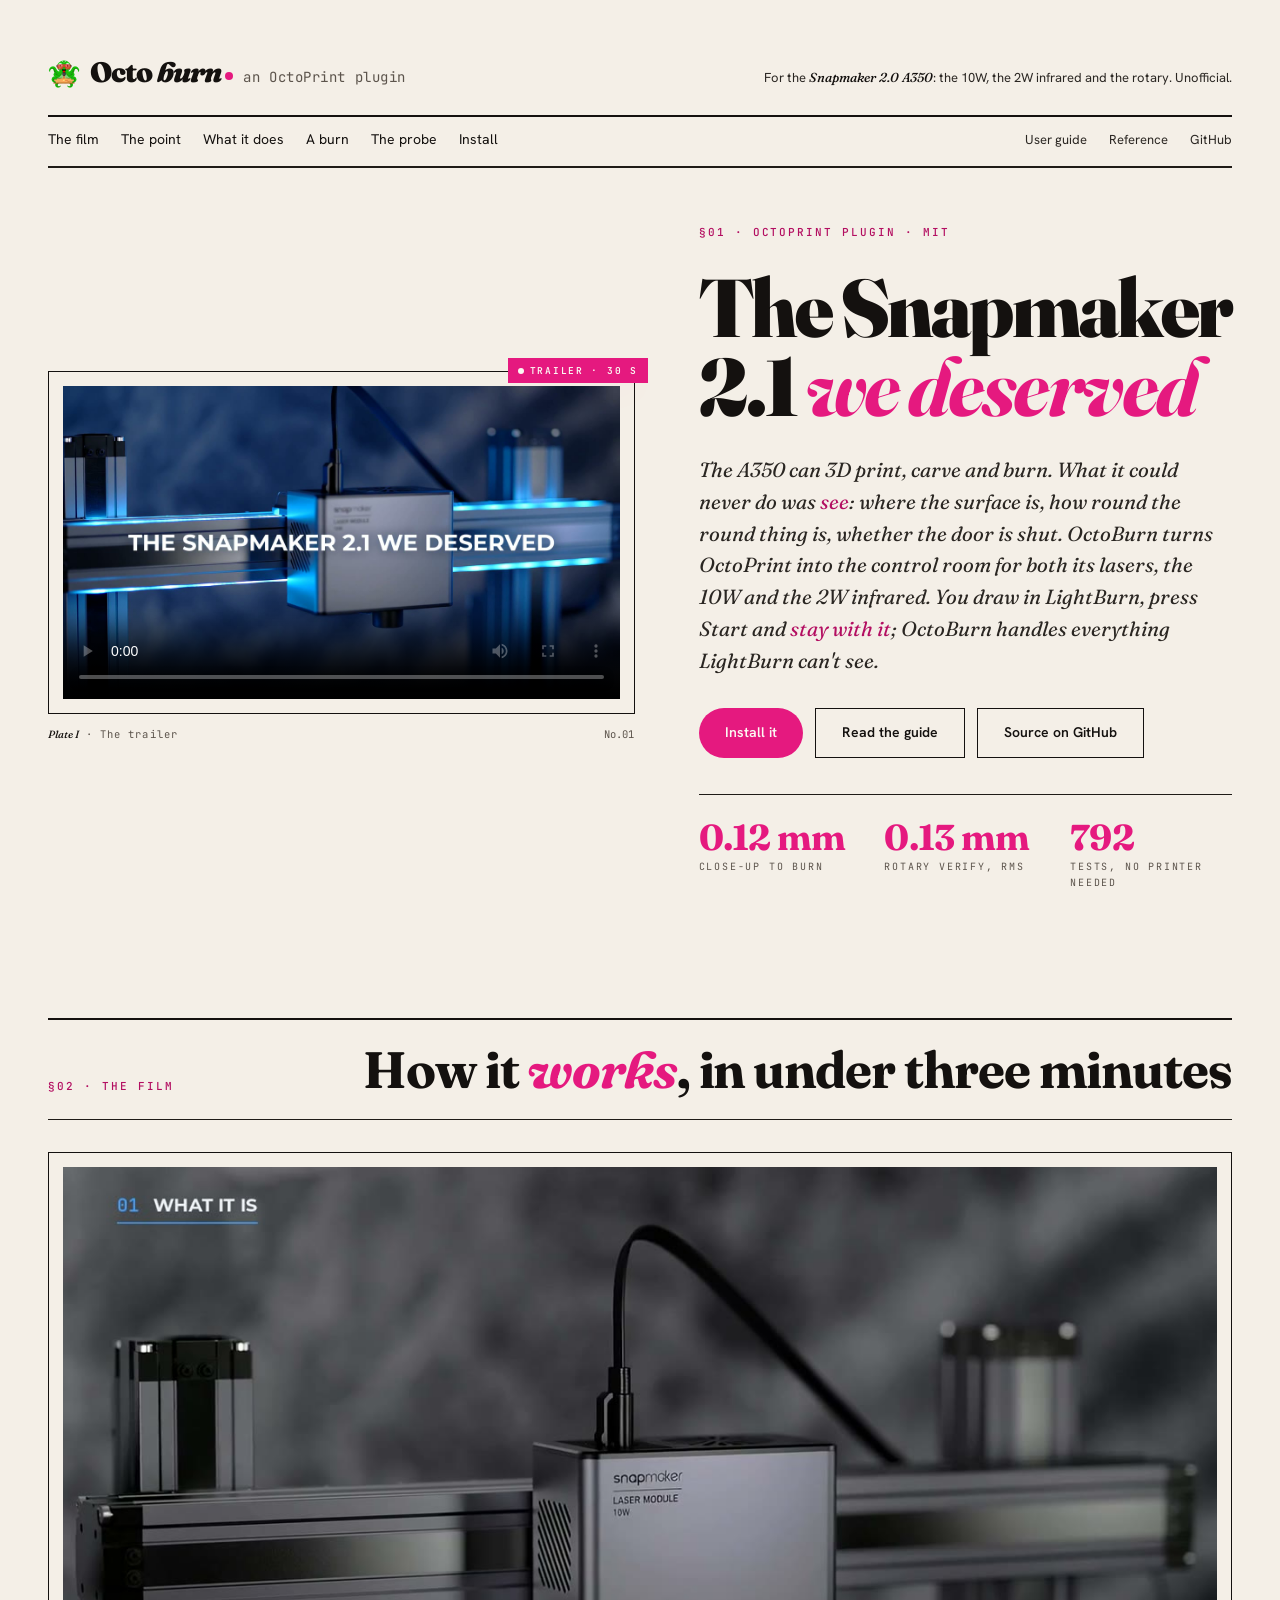
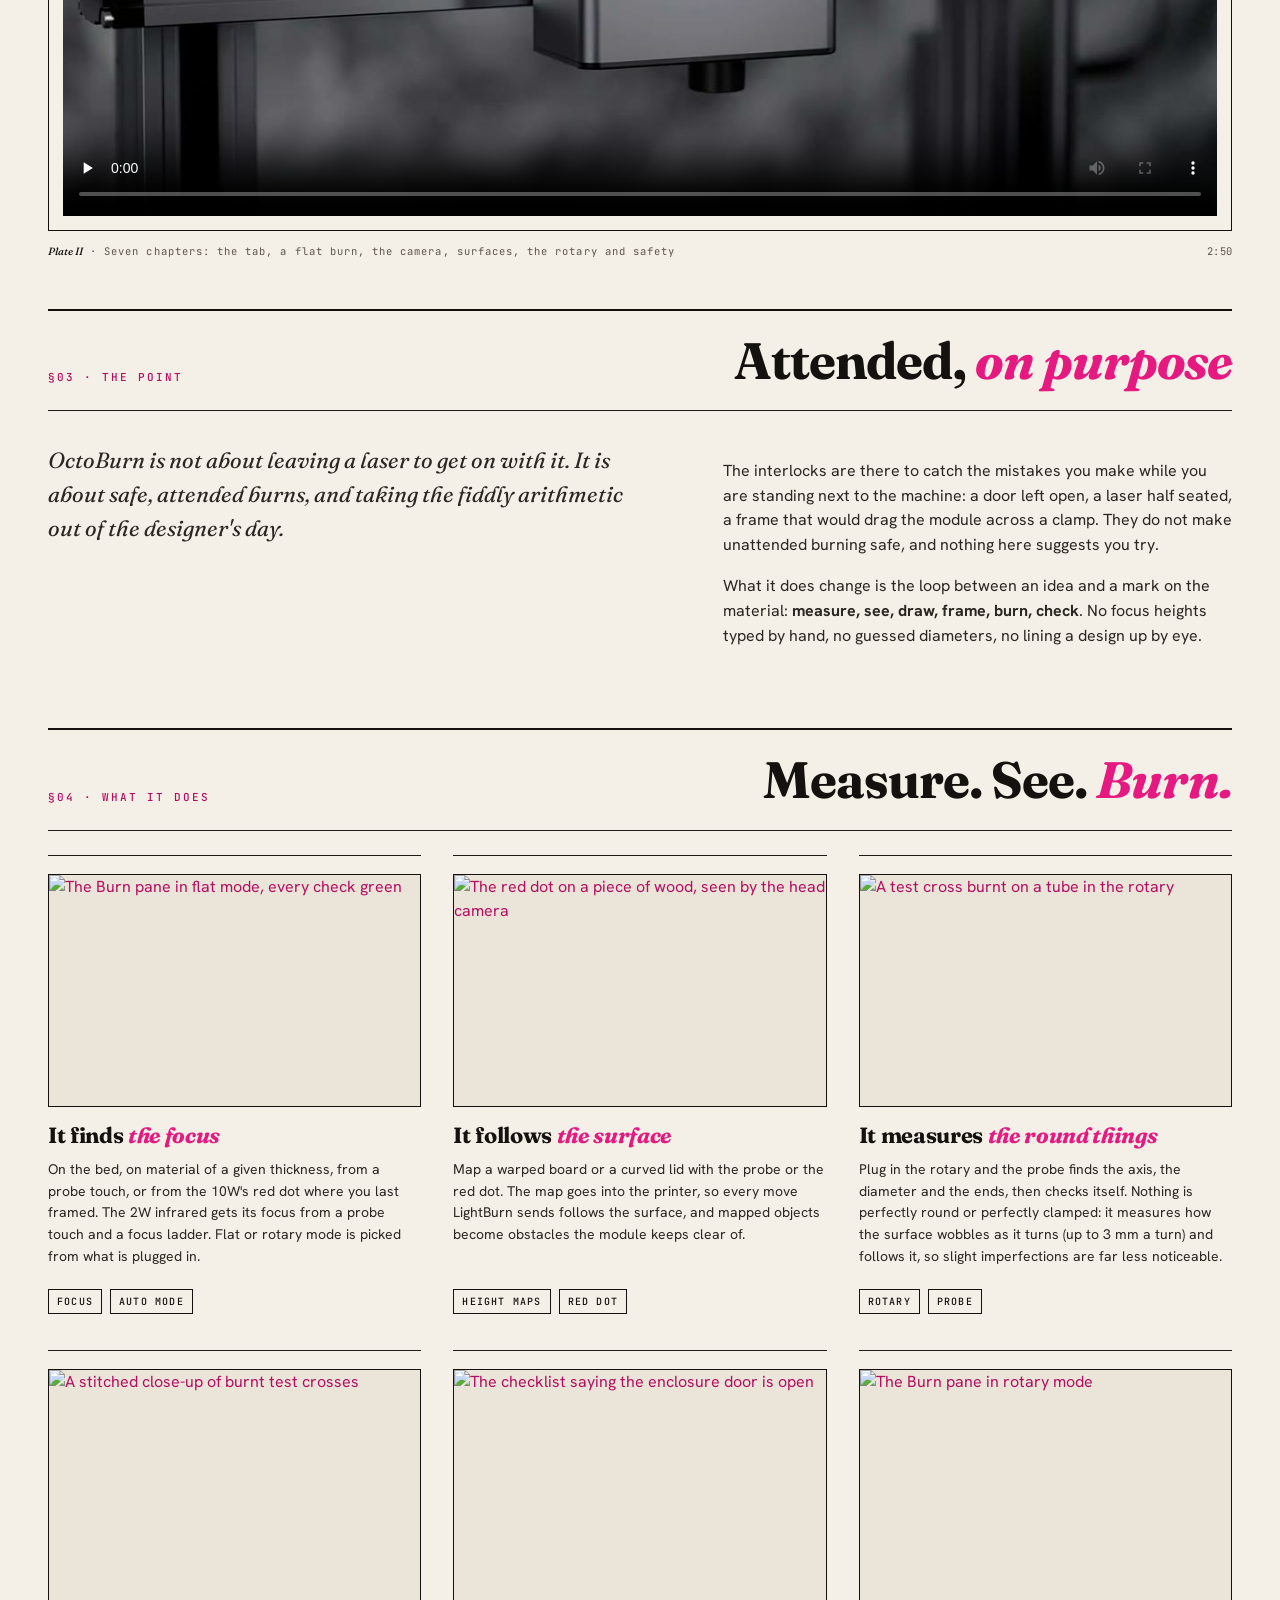
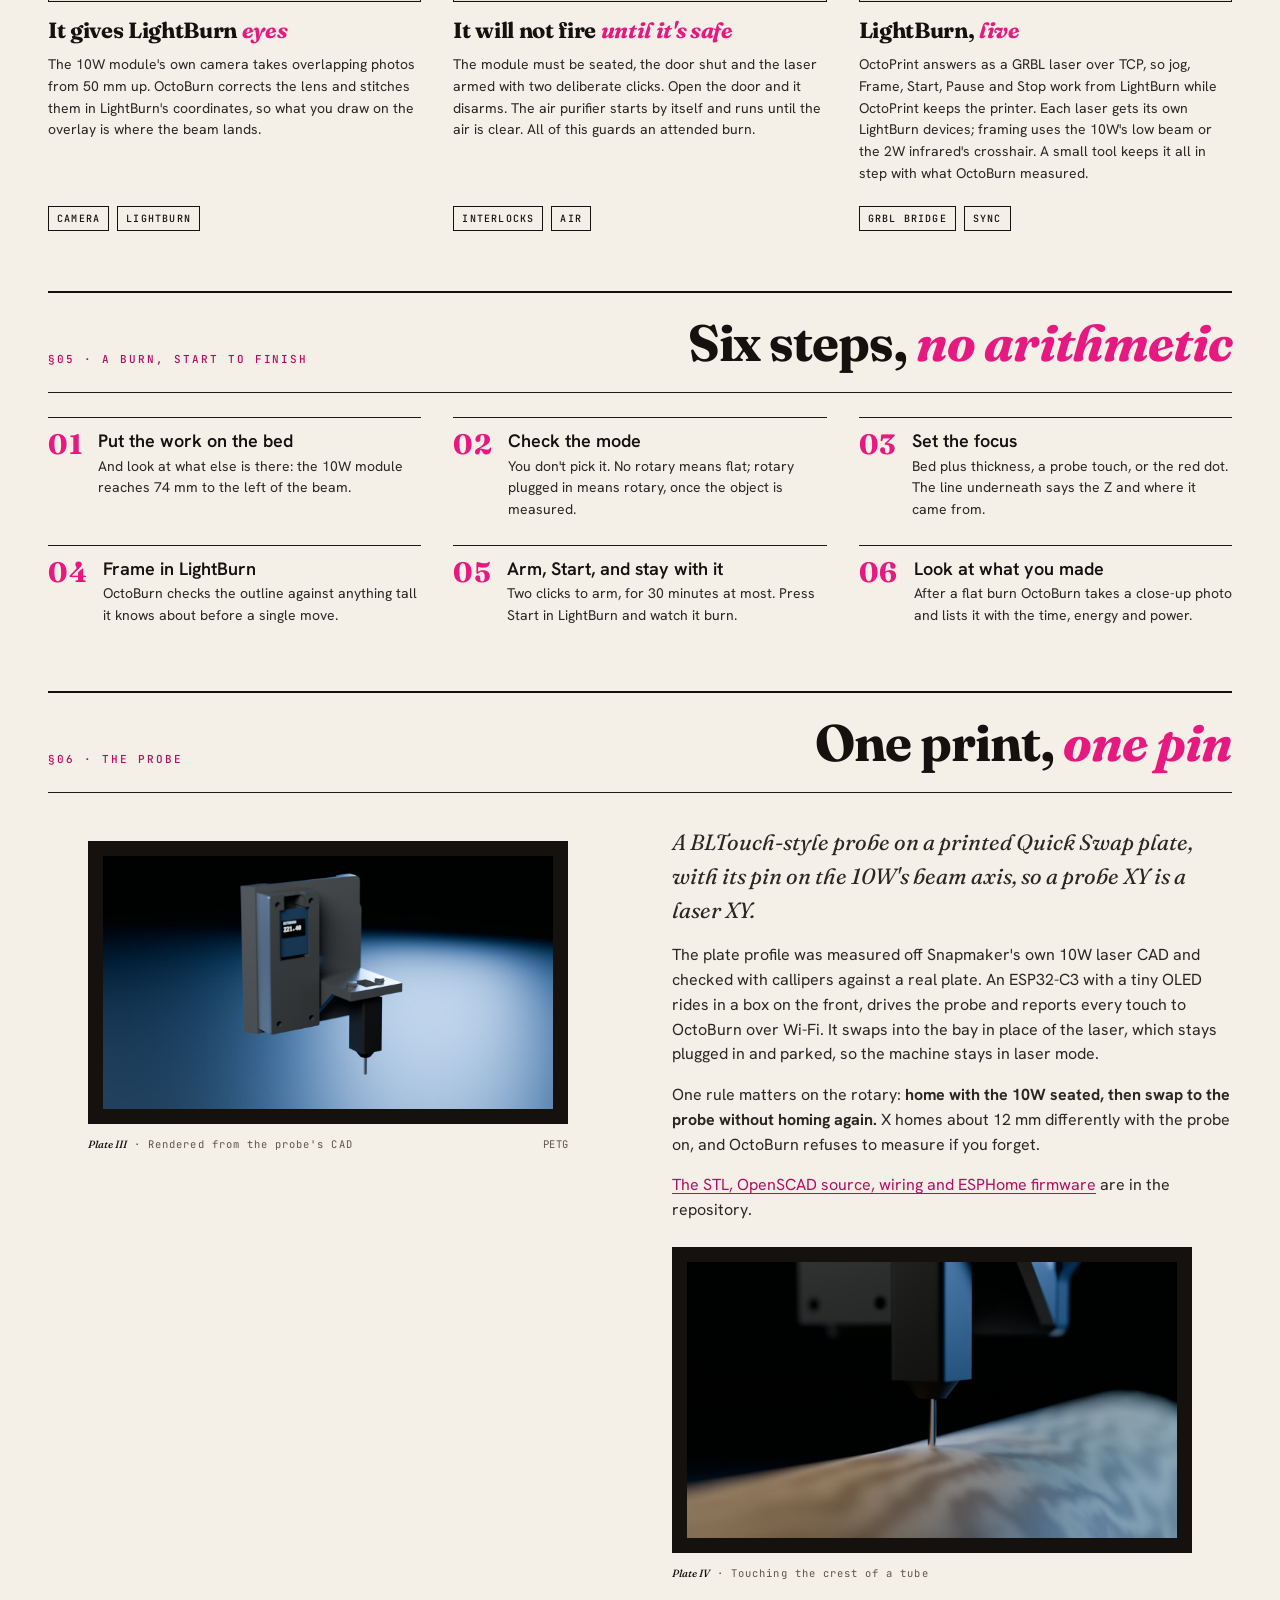
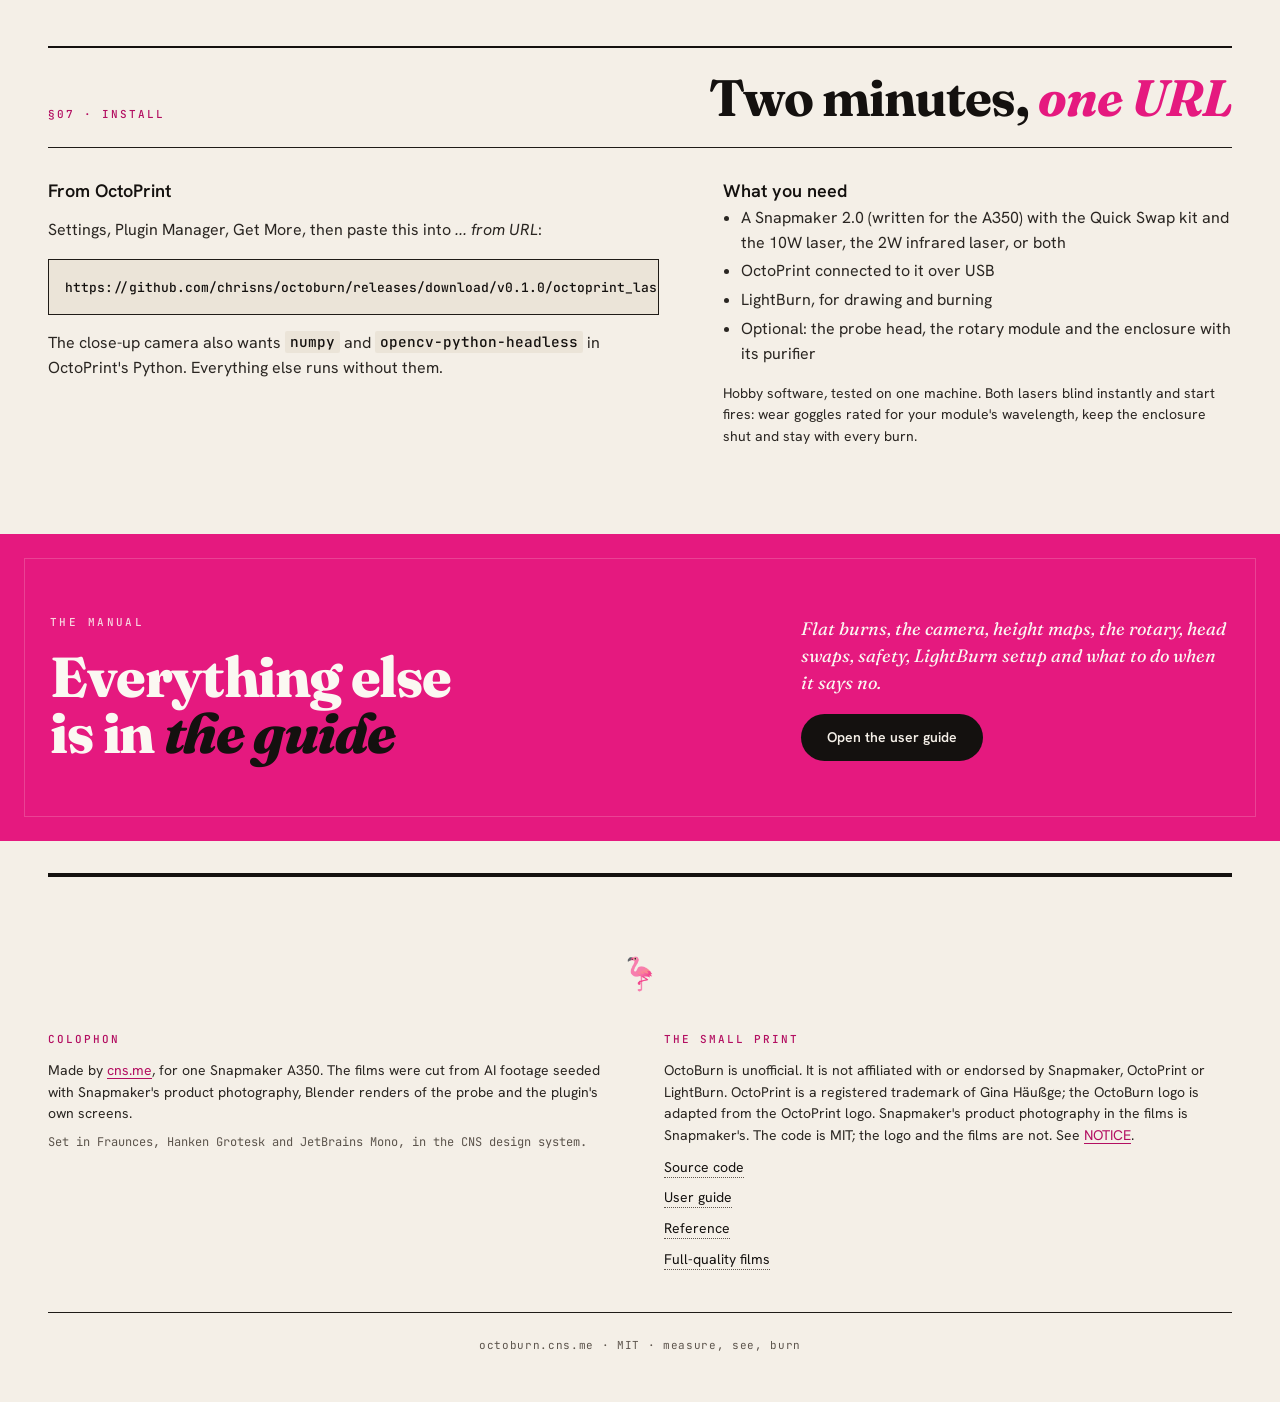
==== commit cb8cfc43: "OctoBurn: OctoPrint as the control room for the Snapmaker 2.0 A350's lasers The plugin, its tests, t" ====
--- a/site/index.html
+++ b/site/index.html
@@ -4,9 +4,9 @@
 <meta charset="utf-8">
 <meta name="viewport" content="width=device-width, initial-scale=1">
 <title>OctoBurn: the Snapmaker 2.1 we deserved</title>
-<meta name="description" content="OctoBurn is an unofficial OctoPrint plugin that gives the Snapmaker 2.0 A350's lasers focus, surface maps, rotary measuring, a LightBurn close-up camera and proper interlocks.">
+<meta name="description" content="OctoBurn is an unofficial OctoPrint plugin for safe, attended laser burns on the Snapmaker 2.0 A350, with the 10W or the 2W infrared: focus, surface maps, rotary measuring, a LightBurn close-up camera and proper interlocks.">
 <meta property="og:title" content="OctoBurn: the Snapmaker 2.1 we deserved">
-<meta property="og:description" content="An unofficial OctoPrint plugin for the Snapmaker 2.0 A350's lasers. It measures, it sees, and it will not fire until it is safe.">
+<meta property="og:description" content="An unofficial OctoPrint plugin for safe, attended burns on the Snapmaker 2.0 A350's lasers, and a faster designer's workflow.">
 <meta property="og:image" content="https://octoburn.cns.me/media/trailer-poster.jpg">
 <meta property="og:type" content="website">
 <link rel="icon" href="img/octoburn-64.png">
@@ -24,12 +24,13 @@
       <span class="brand-cns">Octo</span><span class="brand-me">burn</span><span class="brand-dot" aria-hidden="true"></span>
       <span class="brand-blog">an OctoPrint plugin</span>
     </a>
-    <p class="masthead-meta">For the <em>Snapmaker 2.0 A350</em>, its lasers and its rotary. Unofficial.</p>
+    <p class="masthead-meta">For the <em>Snapmaker 2.0 A350</em>: the 10W, the 2W infrared and the rotary. Unofficial.</p>
   </div>
   <div class="rule strong draw-rule"></div>
   <nav class="masthead-nav" aria-label="Sections">
     <div class="nav-left">
       <a href="#film">The film</a>
+      <a href="#attended">The point</a>
       <a href="#features">What it does</a>
       <a href="#burn">A burn</a>
       <a href="#probe">The probe</a>
@@ -59,7 +60,7 @@
   <div class="talks-hero-body">
     <span class="eyebrow">§01 · OctoPrint plugin · MIT</span>
     <h1 class="talks-hero-headline">The Snapmaker 2.1 <em>we deserved</em></h1>
-    <p class="talks-hero-lede">The A350 can 3D print, carve and burn. What it could never do was <em>see</em>: where the surface is, how round the round thing is, whether the door is shut. OctoBurn turns OctoPrint into the control room for its lasers. You draw in LightBurn and press Start; OctoBurn handles everything LightBurn can't see.</p>
+    <p class="talks-hero-lede">The A350 can 3D print, carve and burn. What it could never do was <em>see</em>: where the surface is, how round the round thing is, whether the door is shut. OctoBurn turns OctoPrint into the control room for both its lasers, the 10W and the 2W infrared. You draw in LightBurn, press Start and <em>stay with it</em>; OctoBurn handles everything LightBurn can't see.</p>
     <div class="talks-hero-ctas">
       <a class="btn btn-primary" href="#install">Install it</a>
       <a class="btn btn-ghost" href="guide.html">Read the guide</a>
@@ -91,10 +92,29 @@
   <figcaption><span class="caption"><em>Plate II</em> · Seven chapters: the tab, a flat burn, the camera, surfaces, the rotary and safety</span><span class="numeral">2:50</span></figcaption>
 </figure>
 
+<section class="section-header" id="attended">
+  <div class="rule strong"></div>
+  <div class="sh-row">
+    <span class="eyebrow">§03 · The point</span>
+    <span></span>
+    <h2 class="sh-title">Attended, <em>on purpose</em></h2>
+  </div>
+  <div class="rule"></div>
+</section>
+<div class="ob-install ob-point">
+  <div>
+    <p class="lede">OctoBurn is not about leaving a laser to get on with it. It is about safe, attended burns, and taking the fiddly arithmetic out of the designer's day.</p>
+  </div>
+  <div>
+    <p>The interlocks are there to catch the mistakes you make while you are standing next to the machine: a door left open, a laser half seated, a frame that would drag the module across a clamp. They do not make unattended burning safe, and nothing here suggests you try.</p>
+    <p>What it does change is the loop between an idea and a mark on the material: <strong>measure, see, draw, frame, burn, check</strong>. No focus heights typed by hand, no guessed diameters, no lining a design up by eye.</p>
+  </div>
+</div>
+
 <section class="section-header" id="features">
   <div class="rule strong"></div>
   <div class="sh-row">
-    <span class="eyebrow">§03 · What it does</span>
+    <span class="eyebrow">§04 · What it does</span>
     <span></span>
     <h2 class="sh-title">Measure. See. <em>Burn.</em></h2>
   </div>
@@ -104,7 +124,7 @@
   <article class="talk-card">
     <a class="talk-thumb-link" href="guide.html#3-a-flat-burn-start-to-finish"><div class="talk-thumb"><img class="thumb-img ob-top" src="img/guide/ui_burn_flat.png" alt="The Burn pane in flat mode, every check green"></div></a>
     <h3 class="talk-title">It finds <em>the focus</em></h3>
-    <p class="talk-desc">On the bed, on material of a given thickness, from a probe touch, or from the red dot where you last framed. It picks flat or rotary mode by itself from what is plugged in.</p>
+    <p class="talk-desc">On the bed, on material of a given thickness, from a probe touch, or from the 10W's red dot where you last framed. The 2W infrared gets its focus from a probe touch and a focus ladder. Flat or rotary mode is picked from what is plugged in.</p>
     <div class="talk-formats"><span class="format-tag">Focus</span><span class="format-tag">Auto mode</span></div>
   </article>
   <article class="talk-card">
@@ -116,7 +136,7 @@
   <article class="talk-card">
     <a class="talk-thumb-link" href="guide.html#6-the-rotary"><div class="talk-thumb"><img class="thumb-img" src="img/guide/photo_rotary_cross.jpg" alt="A test cross burnt on a tube in the rotary"></div></a>
     <h3 class="talk-title">It measures <em>the round things</em></h3>
-    <p class="talk-desc">Plug in the rotary and the probe finds the axis, the diameter and the ends, then checks itself. LightBurn's rotary jobs are translated for the Snapmaker on the fly, with the diameter kept in sync.</p>
+    <p class="talk-desc">Plug in the rotary and the probe finds the axis, the diameter and the ends, then checks itself. Nothing is perfectly round or perfectly clamped: it measures how the surface wobbles as it turns (up to 3 mm a turn) and follows it, so slight imperfections are far less noticeable.</p>
     <div class="talk-formats"><span class="format-tag">Rotary</span><span class="format-tag">Probe</span></div>
   </article>
   <article class="talk-card">
@@ -128,13 +148,13 @@
   <article class="talk-card">
     <a class="talk-thumb-link" href="guide.html#8-what-keeps-you-safe"><div class="talk-thumb"><img class="thumb-img ob-top" src="img/guide/ui_door_open.png" alt="The checklist saying the enclosure door is open"></div></a>
     <h3 class="talk-title">It will not fire <em>until it's safe</em></h3>
-    <p class="talk-desc">The laser must be seated, the door shut and the laser armed with two deliberate clicks. Open the door and it disarms. The air purifier starts by itself and runs until the air is clear.</p>
+    <p class="talk-desc">The module must be seated, the door shut and the laser armed with two deliberate clicks. Open the door and it disarms. The air purifier starts by itself and runs until the air is clear. All of this guards an attended burn.</p>
     <div class="talk-formats"><span class="format-tag">Interlocks</span><span class="format-tag">Air</span></div>
   </article>
   <article class="talk-card">
     <a class="talk-thumb-link" href="guide.html#9-lightburn-setup-and-keeping-it-in-sync"><div class="talk-thumb"><img class="thumb-img ob-top" src="img/guide/ui_burn_rotary.png" alt="The Burn pane in rotary mode"></div></a>
     <h3 class="talk-title">LightBurn, <em>live</em></h3>
-    <p class="talk-desc">OctoPrint answers as a GRBL laser over TCP, so jog, Frame, Start, Pause and Stop work from LightBurn while OctoPrint keeps the printer. A small tool keeps LightBurn's devices and camera in step with what OctoBurn measured.</p>
+    <p class="talk-desc">OctoPrint answers as a GRBL laser over TCP, so jog, Frame, Start, Pause and Stop work from LightBurn while OctoPrint keeps the printer. Each laser gets its own LightBurn devices; framing uses the 10W's low beam or the 2W infrared's crosshair. A small tool keeps it all in step with what OctoBurn measured.</p>
     <div class="talk-formats"><span class="format-tag">GRBL bridge</span><span class="format-tag">Sync</span></div>
   </article>
 </div>
@@ -142,7 +162,7 @@
 <section class="section-header" id="burn">
   <div class="rule strong"></div>
   <div class="sh-row">
-    <span class="eyebrow">§04 · A burn, start to finish</span>
+    <span class="eyebrow">§05 · A burn, start to finish</span>
     <span></span>
     <h2 class="sh-title">Six steps, <em>no arithmetic</em></h2>
   </div>
@@ -153,14 +173,14 @@
   <li><span class="numeral">02</span><div><h3 class="h4">Check the mode</h3><p>You don't pick it. No rotary means flat; rotary plugged in means rotary, once the object is measured.</p></div></li>
   <li><span class="numeral">03</span><div><h3 class="h4">Set the focus</h3><p>Bed plus thickness, a probe touch, or the red dot. The line underneath says the Z and where it came from.</p></div></li>
   <li><span class="numeral">04</span><div><h3 class="h4">Frame in LightBurn</h3><p>OctoBurn checks the outline against anything tall it knows about before a single move.</p></div></li>
-  <li><span class="numeral">05</span><div><h3 class="h4">Arm, then Start</h3><p>Two clicks to arm, for 30 minutes at most. Then press Start in LightBurn as usual.</p></div></li>
+  <li><span class="numeral">05</span><div><h3 class="h4">Arm, Start, and stay with it</h3><p>Two clicks to arm, for 30 minutes at most. Press Start in LightBurn and watch it burn.</p></div></li>
   <li><span class="numeral">06</span><div><h3 class="h4">Look at what you made</h3><p>After a flat burn OctoBurn takes a close-up photo and lists it with the time, energy and power.</p></div></li>
 </ol>
 
 <section class="section-header" id="probe">
   <div class="rule strong"></div>
   <div class="sh-row">
-    <span class="eyebrow">§05 · The probe</span>
+    <span class="eyebrow">§06 · The probe</span>
     <span></span>
     <h2 class="sh-title">One print, <em>one pin</em></h2>
   </div>
@@ -194,7 +214,7 @@
 <section class="section-header" id="install">
   <div class="rule strong"></div>
   <div class="sh-row">
-    <span class="eyebrow">§06 · Install</span>
+    <span class="eyebrow">§07 · Install</span>
     <span></span>
     <h2 class="sh-title">Two minutes, <em>one URL</em></h2>
   </div>
@@ -204,18 +224,18 @@
   <div>
     <h3 class="h4">From OctoPrint</h3>
     <p>Settings, Plugin Manager, Get More, then paste this into <em>... from URL</em>:</p>
-    <pre><code>https://github.com/chrisns/octoburn/releases/download/v0.1.0/OctoPrint_LaserHeightProbe-0.1.0-py3-none-any.whl</code></pre>
+    <pre><code>https://github.com/chrisns/octoburn/releases/download/v0.1.0/octoprint_laserheightprobe-0.1.0-py3-none-any.whl</code></pre>
     <p>The close-up camera also wants <code>numpy</code> and <code>opencv-python-headless</code> in OctoPrint's Python. Everything else runs without them.</p>
   </div>
   <div>
     <h3 class="h4">What you need</h3>
     <ul class="ob-list">
-      <li>A Snapmaker 2.0 (written for the A350) with the Quick Swap kit and the 10W laser</li>
+      <li>A Snapmaker 2.0 (written for the A350) with the Quick Swap kit and the 10W laser, the 2W infrared laser, or both</li>
       <li>OctoPrint connected to it over USB</li>
       <li>LightBurn, for drawing and burning</li>
       <li>Optional: the probe head, the rotary module and the enclosure with its purifier</li>
     </ul>
-    <p class="small">Hobby software, tested on one machine. A 10 W diode laser blinds instantly and starts fires: wear the right goggles, keep the enclosure shut and never leave a burn running.</p>
+    <p class="small">Hobby software, tested on one machine. Both lasers blind instantly and start fires: wear goggles rated for your module's wavelength, keep the enclosure shut and stay with every burn.</p>
   </div>
 </div>
 
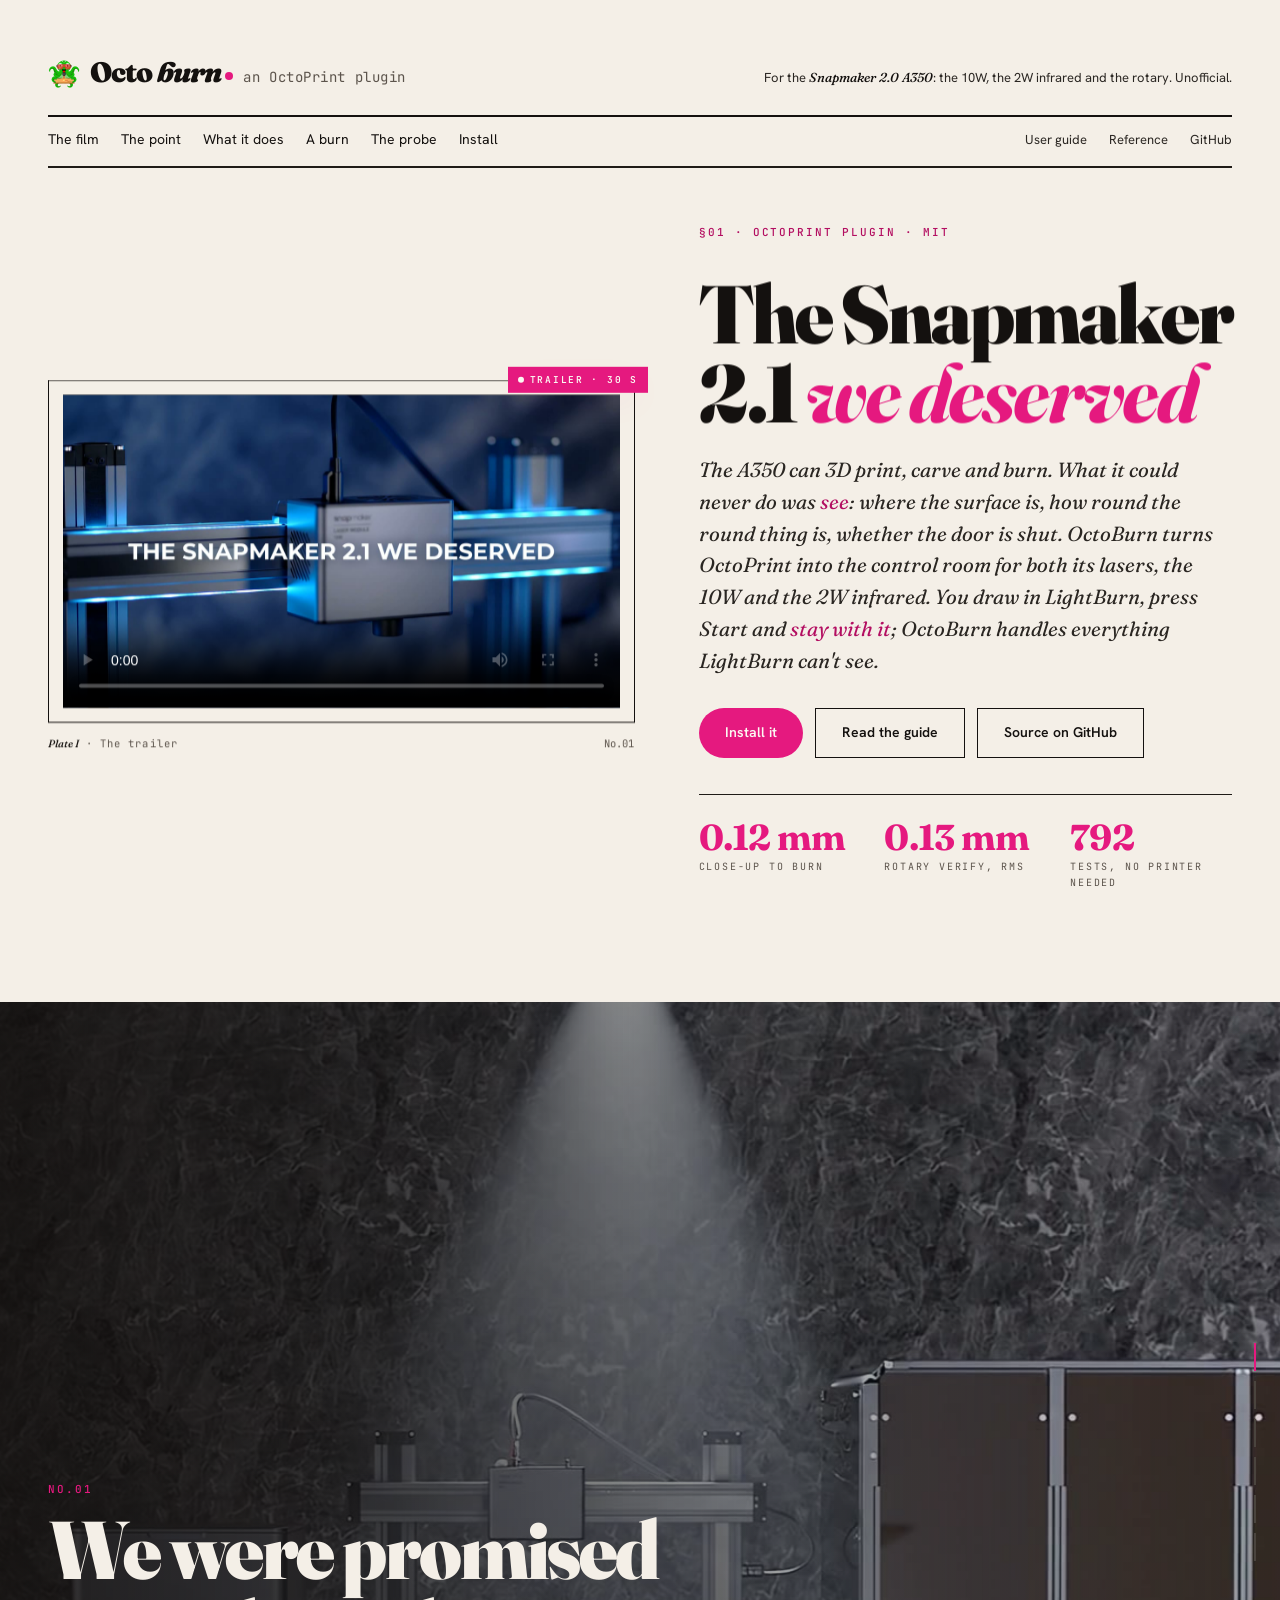
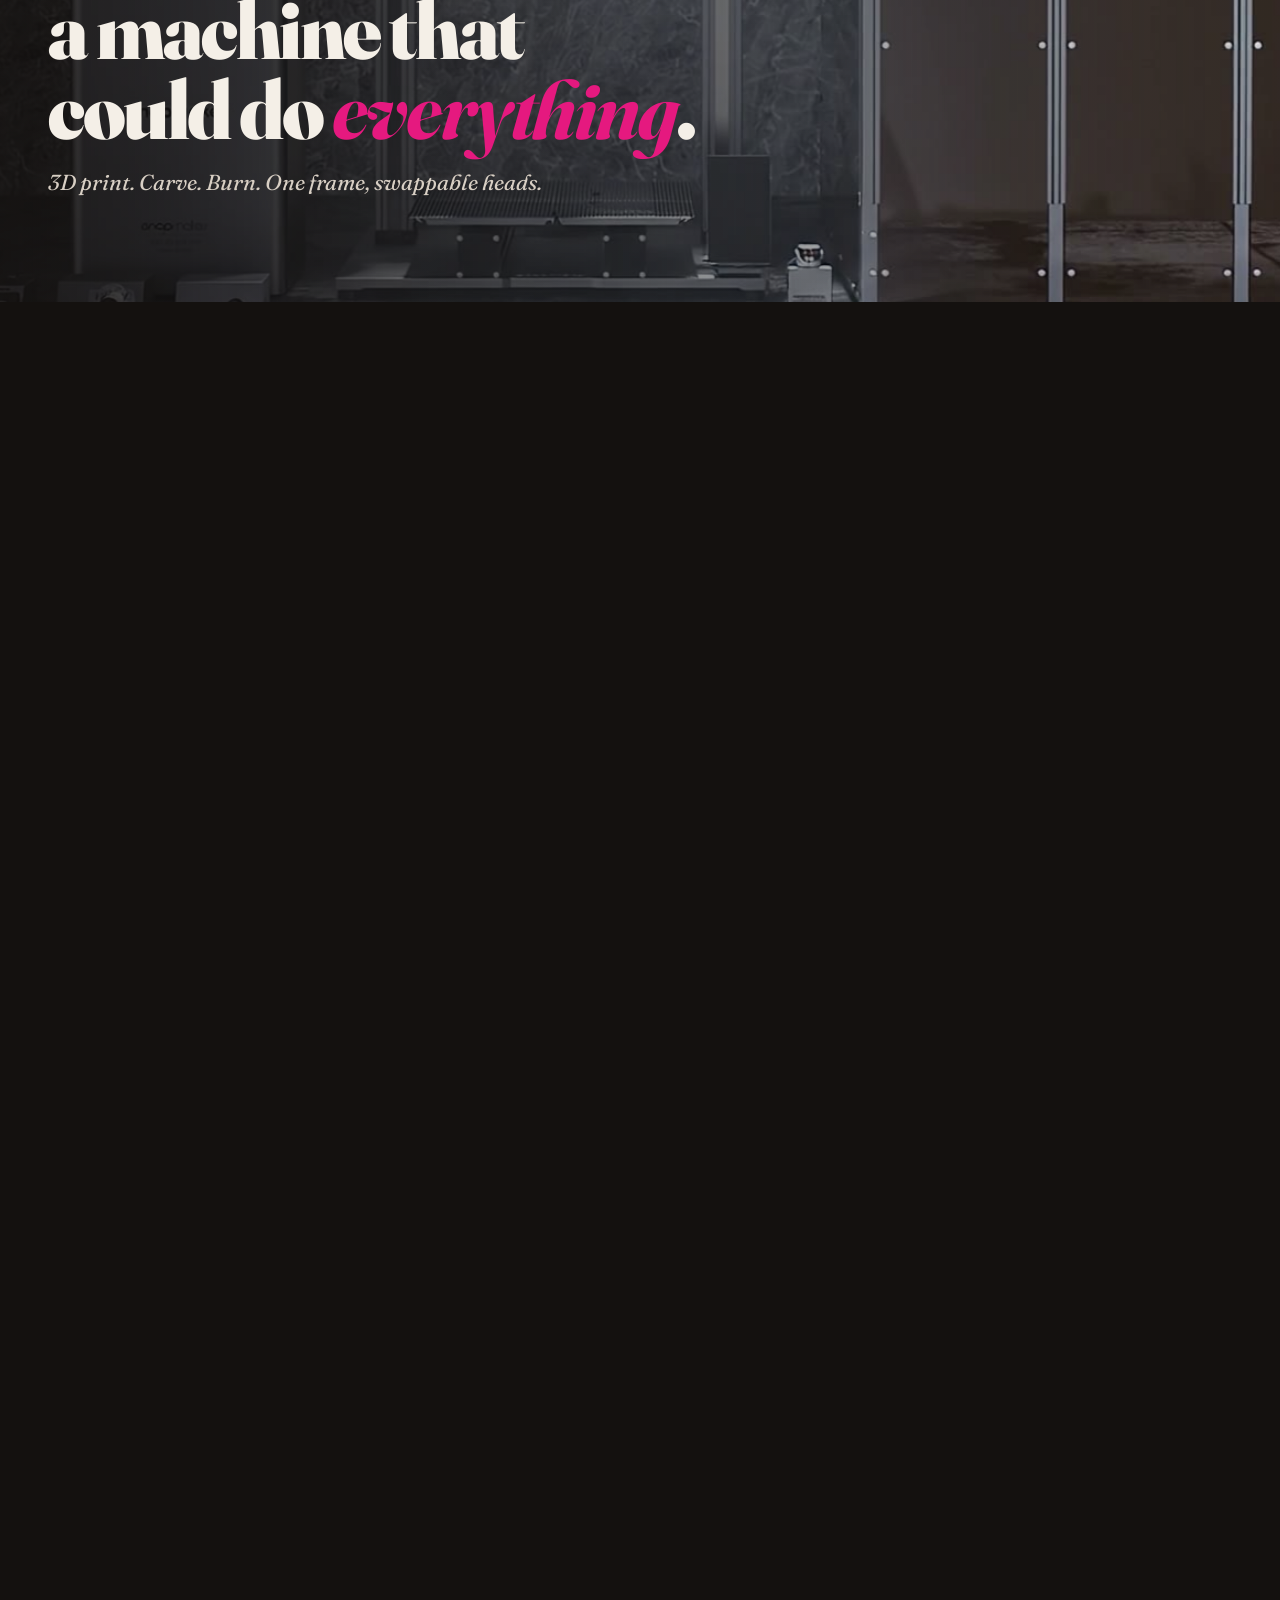
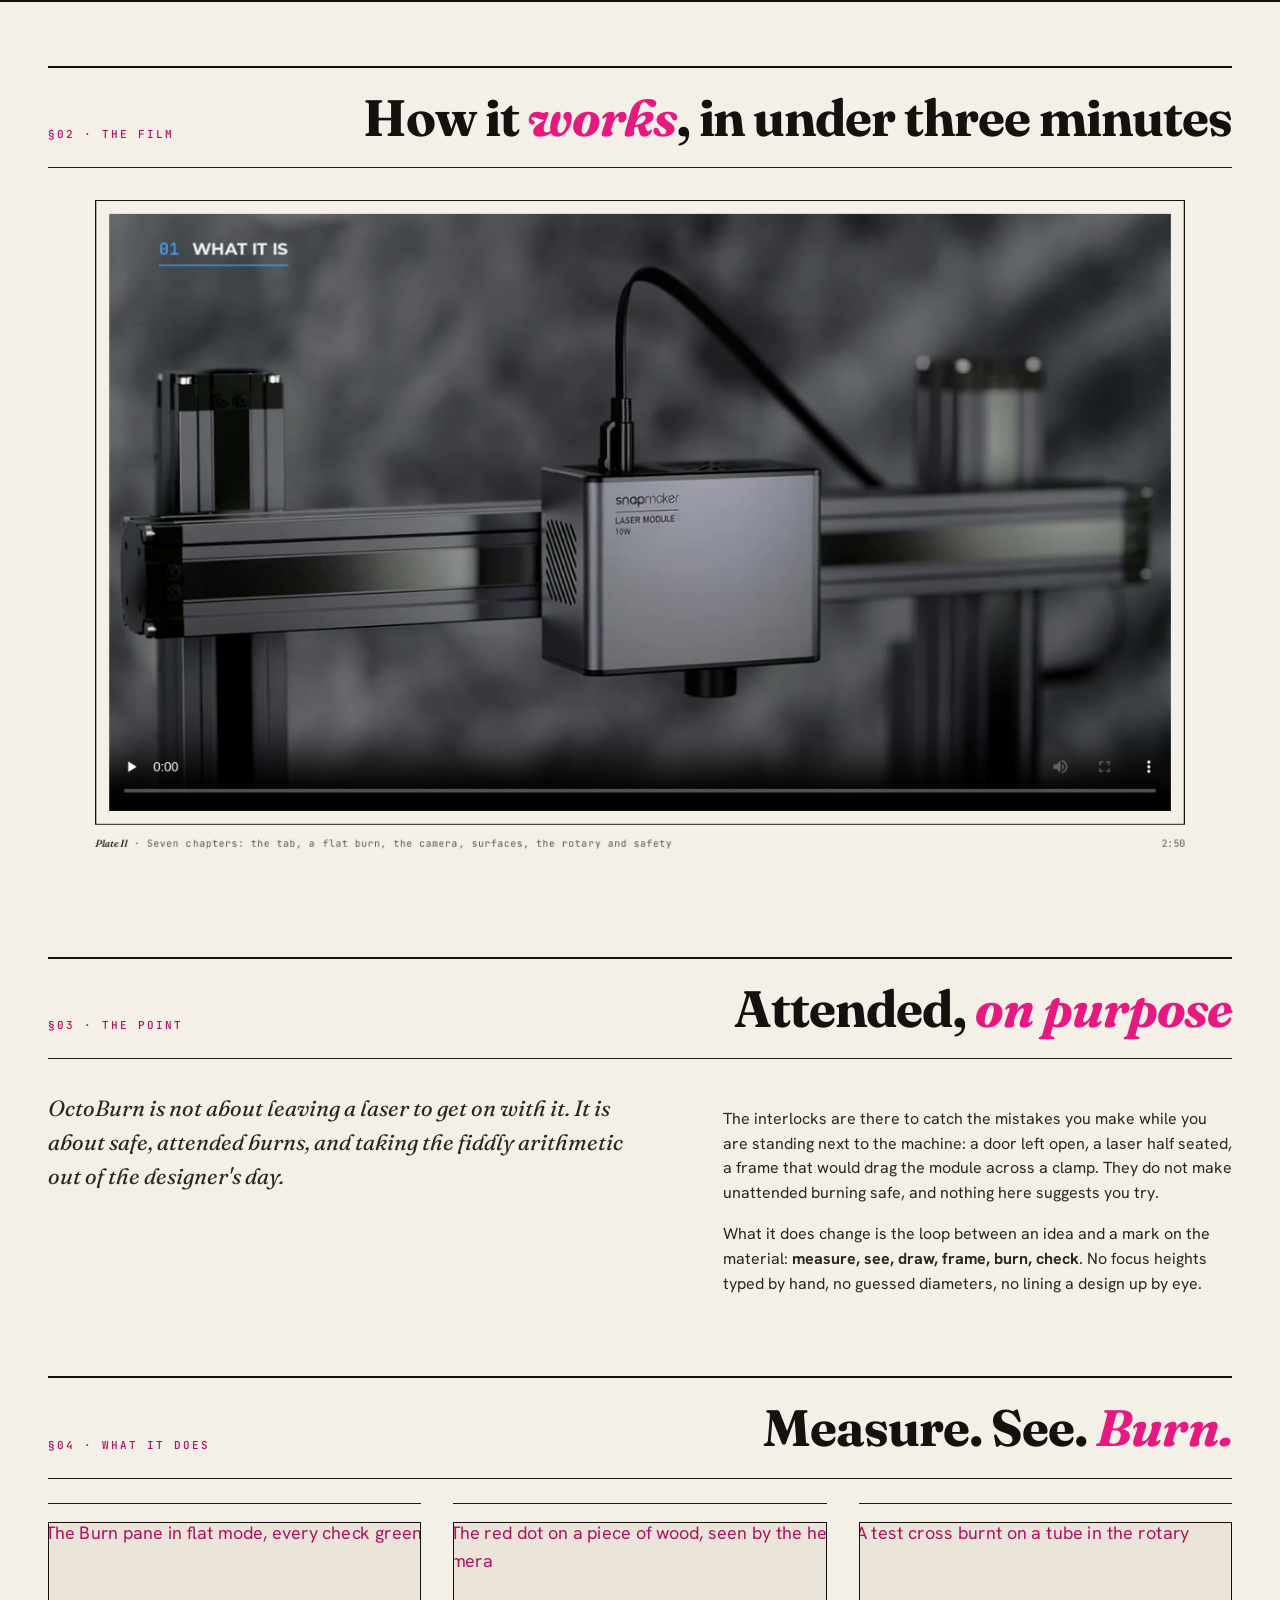
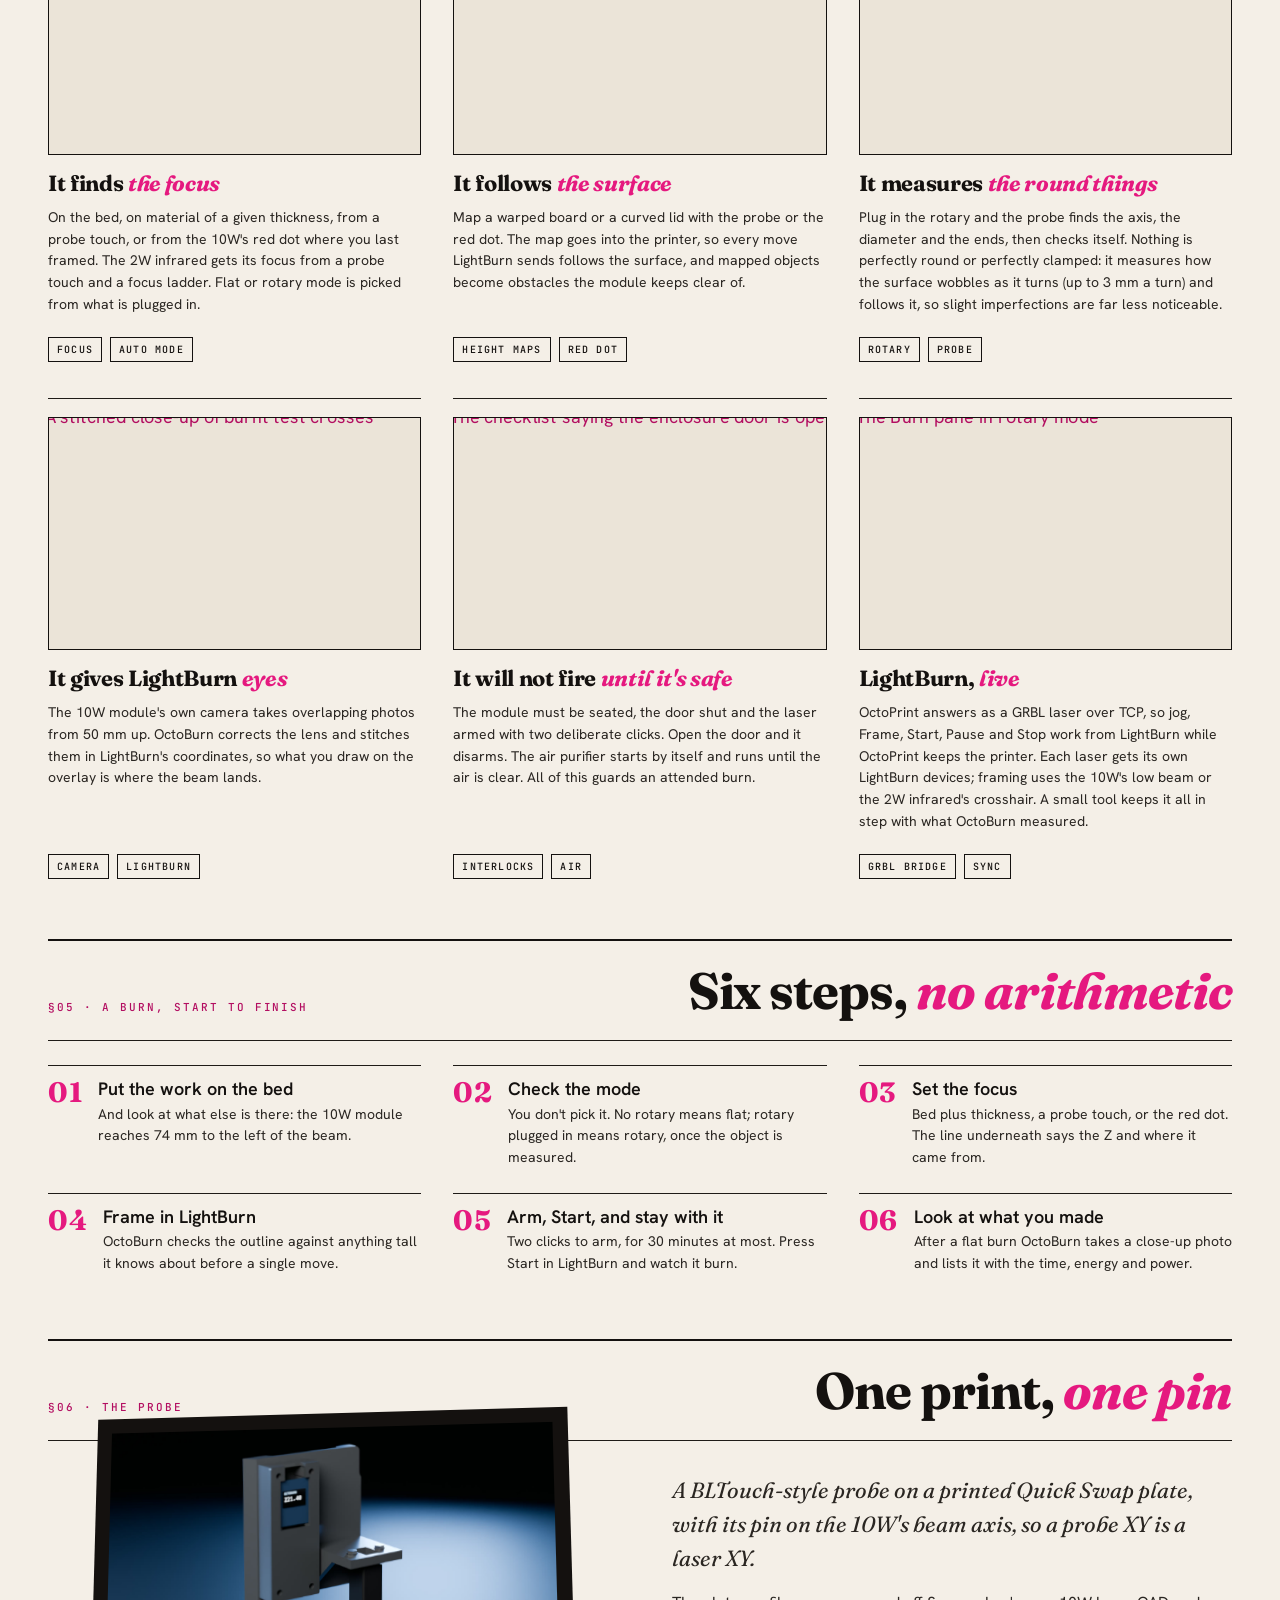
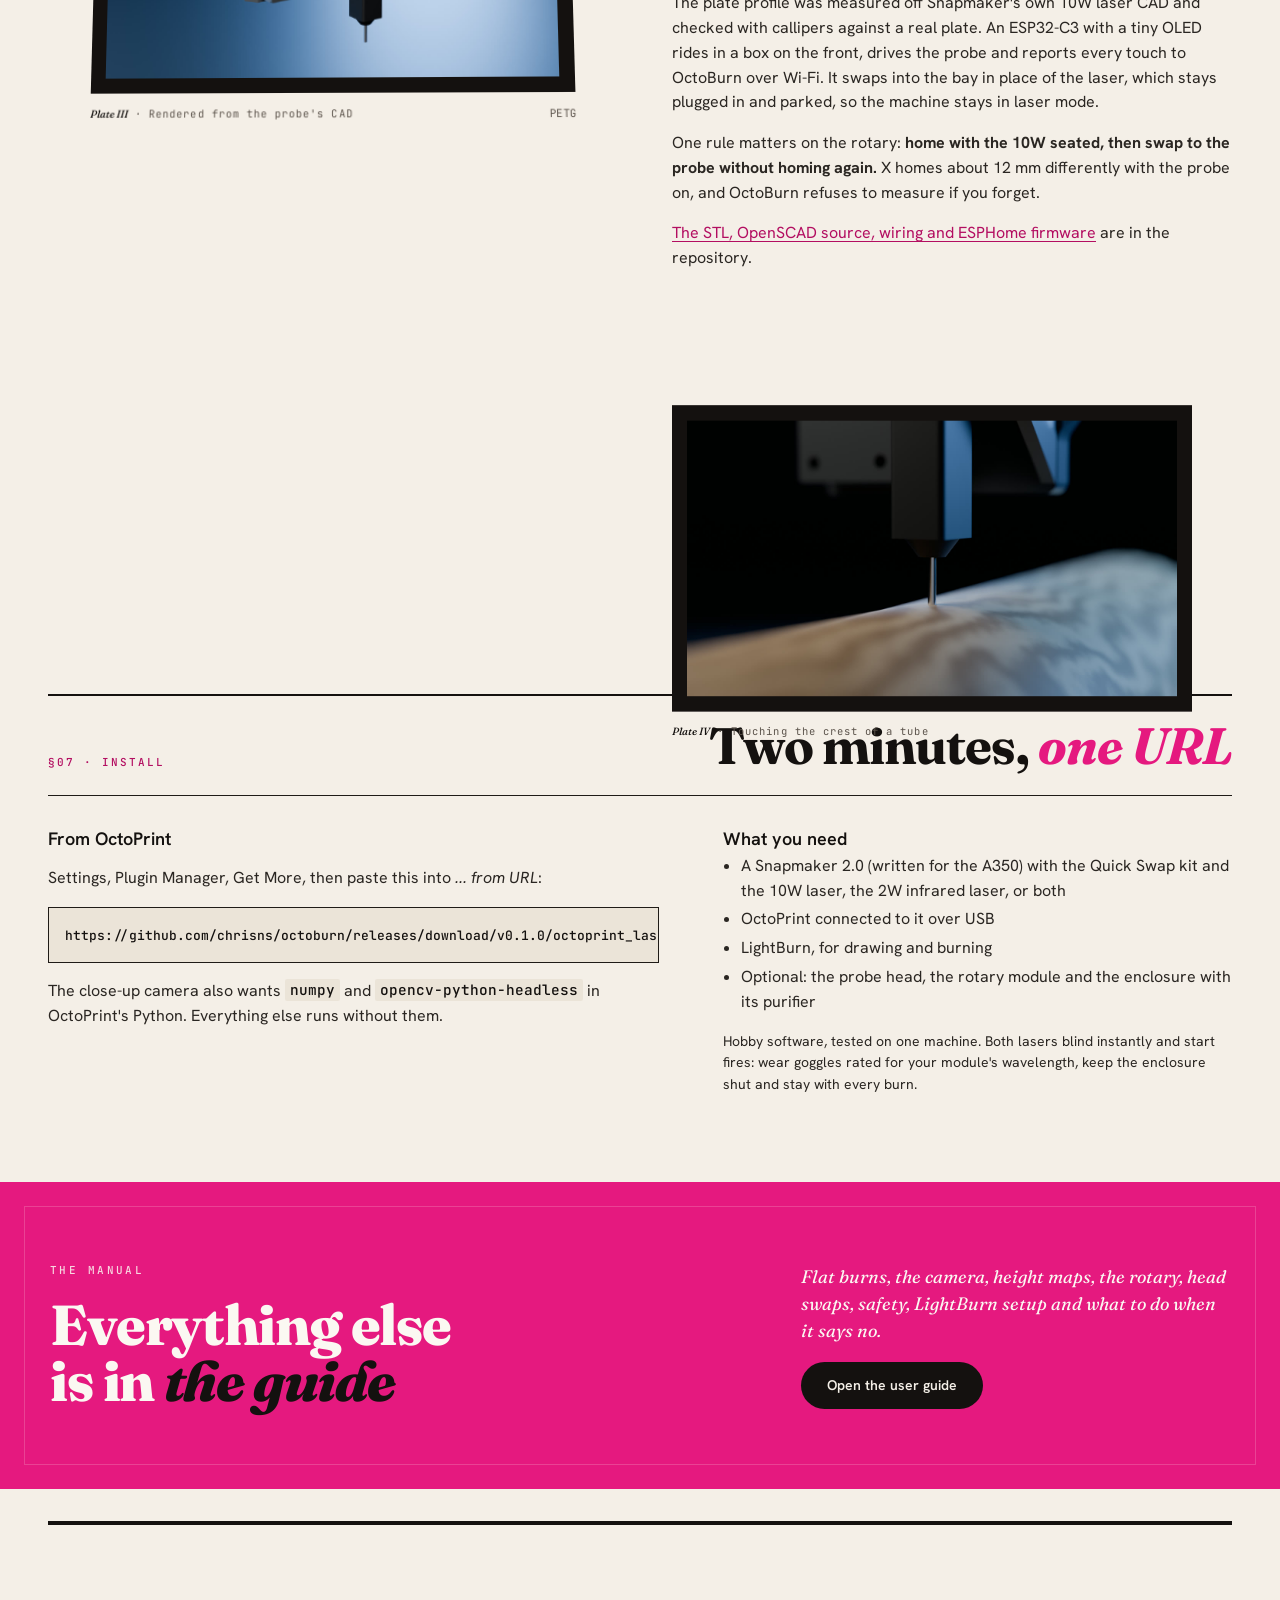
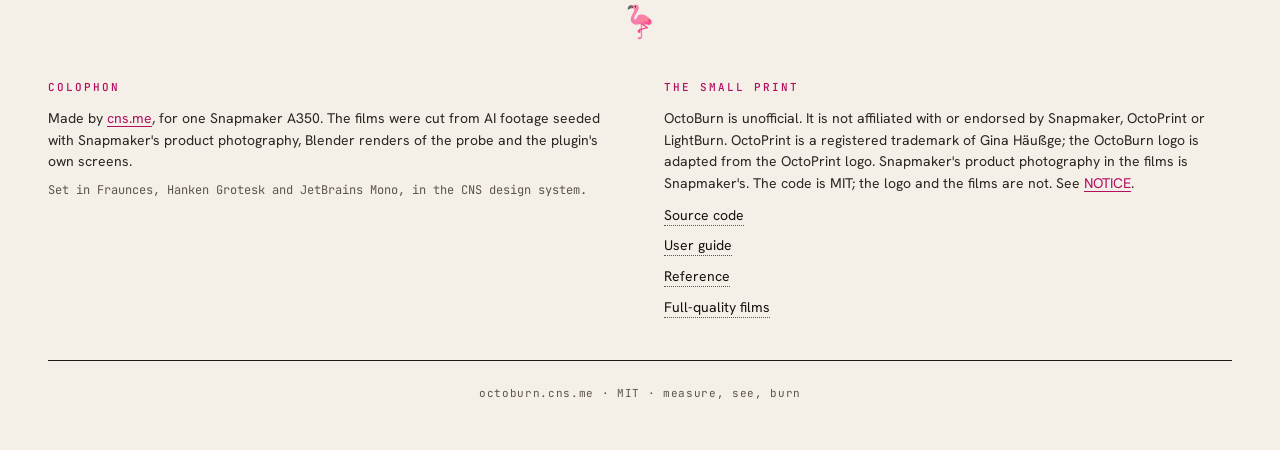
==== commit 2284227f: "Site: scroll motion A pinned six-frame story band between the hero and the film, depth parallax on t" ====
--- a/site/index.html
+++ b/site/index.html
@@ -13,6 +13,7 @@
 <link rel="stylesheet" href="css/tokens.css">
 <link rel="stylesheet" href="css/talks.css">
 <link rel="stylesheet" href="css/site.css">
+<script src="js/motion.js" defer></script>
 </head>
 <body>
 <div class="page">
@@ -48,7 +49,7 @@
 <main>
 
 <section class="talks-hero ob-hero">
-  <figure class="plate">
+  <figure class="plate" data-speed="0.08">
     <div class="plate-frame">
       <span class="plate-stamp">Trailer · 30 s</span>
       <video class="ob-video" controls playsinline preload="metadata" poster="media/trailer-poster.jpg">
@@ -59,7 +60,7 @@
   </figure>
   <div class="talks-hero-body">
     <span class="eyebrow">§01 · OctoPrint plugin · MIT</span>
-    <h1 class="talks-hero-headline">The Snapmaker 2.1 <em>we deserved</em></h1>
+    <h1 class="talks-hero-headline" data-speed="-0.06">The Snapmaker 2.1 <em>we deserved</em></h1>
     <p class="talks-hero-lede">The A350 can 3D print, carve and burn. What it could never do was <em>see</em>: where the surface is, how round the round thing is, whether the door is shut. OctoBurn turns OctoPrint into the control room for both its lasers, the 10W and the 2W infrared. You draw in LightBurn, press Start and <em>stay with it</em>; OctoBurn handles everything LightBurn can't see.</p>
     <div class="talks-hero-ctas">
       <a class="btn btn-primary" href="#install">Install it</a>
@@ -74,16 +75,46 @@
   </div>
 </section>
 
+<section class="ob-story" aria-label="What OctoBurn does, in six frames">
+  <div class="ob-story-stage">
+    <div class="ob-story-panel" data-i="0">
+      <div class="ob-story-bg" style="background-image:url(img/story/s1-lineup.jpg)"></div>
+      <div class="ob-story-text"><span class="eyebrow">No.01</span><p class="ob-story-line">We were promised a machine that could do <em>everything</em>.</p><p class="ob-story-sub">3D print. Carve. Burn. One frame, swappable heads.</p></div>
+    </div>
+    <div class="ob-story-panel" data-i="1">
+      <div class="ob-story-bg" style="background-image:url(img/story/s2-dark.jpg)"></div>
+      <div class="ob-story-text"><span class="eyebrow">No.02</span><p class="ob-story-line">It could. It just couldn't <em>see</em>.</p><p class="ob-story-sub">Where the surface is. How round the round thing is. Whether the door is shut.</p></div>
+    </div>
+    <div class="ob-story-panel" data-i="2">
+      <div class="ob-story-bg" style="background-image:url(img/story/s3-reddot.jpg)"></div>
+      <div class="ob-story-text"><span class="eyebrow">No.03</span><p class="ob-story-line">It finds <em>the focus</em>.</p><p class="ob-story-sub">From the red dot, a probe touch or a height map. Never a number typed by hand.</p></div>
+    </div>
+    <div class="ob-story-panel" data-i="3">
+      <div class="ob-story-bg" style="background-image:url(img/story/s4-probe.jpg)"></div>
+      <div class="ob-story-text"><span class="eyebrow">No.04</span><p class="ob-story-line">It measures <em>the round things</em>.</p><p class="ob-story-sub">Axis, diameter, ends and wobble, so a flask that isn't perfect still burns crisp.</p></div>
+    </div>
+    <div class="ob-story-panel" data-i="4">
+      <div class="ob-story-bg" style="background-image:url(img/story/s7-lit.jpg)"></div>
+      <div class="ob-story-text"><span class="eyebrow">No.05</span><p class="ob-story-line">It sees to <em>0.12 mm</em>.</p><p class="ob-story-sub">The 10W's own camera, stitched into LightBurn: the beam lands where you drew.</p></div>
+    </div>
+    <div class="ob-story-panel" data-i="5">
+      <div class="ob-story-bg" style="background-image:url(img/story/s6-enclosure.jpg)"></div>
+      <div class="ob-story-text"><span class="eyebrow">No.06</span><p class="ob-story-line">And it waits <em>for you</em>.</p><p class="ob-story-sub">Door shut, laser seated, armed by hand. Safe, attended burns.</p></div>
+    </div>
+    <div class="ob-story-progress" aria-hidden="true"><span></span><span></span><span></span><span></span><span></span><span></span></div>
+  </div>
+</section>
+
 <section class="section-header" id="film">
   <div class="rule strong"></div>
-  <div class="sh-row">
+  <div class="sh-row" data-reveal>
     <span class="eyebrow">§02 · The film</span>
     <span></span>
     <h2 class="sh-title">How it <em>works</em>, in under three minutes</h2>
   </div>
   <div class="rule"></div>
 </section>
-<figure class="plate ob-wide">
+<figure class="plate ob-wide" data-zoom>
   <div class="plate-frame">
     <video class="ob-video" controls playsinline preload="none" poster="media/explainer-poster.jpg">
       <source src="media/octoburn-how-it-works.mp4" type="video/mp4">
@@ -94,7 +125,7 @@
 
 <section class="section-header" id="attended">
   <div class="rule strong"></div>
-  <div class="sh-row">
+  <div class="sh-row" data-reveal>
     <span class="eyebrow">§03 · The point</span>
     <span></span>
     <h2 class="sh-title">Attended, <em>on purpose</em></h2>
@@ -113,7 +144,7 @@
 
 <section class="section-header" id="features">
   <div class="rule strong"></div>
-  <div class="sh-row">
+  <div class="sh-row" data-reveal>
     <span class="eyebrow">§04 · What it does</span>
     <span></span>
     <h2 class="sh-title">Measure. See. <em>Burn.</em></h2>
@@ -121,38 +152,38 @@
   <div class="rule"></div>
 </section>
 <div class="talk-grid">
-  <article class="talk-card">
-    <a class="talk-thumb-link" href="guide.html#3-a-flat-burn-start-to-finish"><div class="talk-thumb"><img class="thumb-img ob-top" src="img/guide/ui_burn_flat.png" alt="The Burn pane in flat mode, every check green"></div></a>
+  <article class="talk-card" data-reveal>
+    <a class="talk-thumb-link" href="guide.html#3-a-flat-burn-start-to-finish"><div class="talk-thumb"><img data-inner class="thumb-img ob-top" src="img/guide/ui_burn_flat.png" alt="The Burn pane in flat mode, every check green"></div></a>
     <h3 class="talk-title">It finds <em>the focus</em></h3>
     <p class="talk-desc">On the bed, on material of a given thickness, from a probe touch, or from the 10W's red dot where you last framed. The 2W infrared gets its focus from a probe touch and a focus ladder. Flat or rotary mode is picked from what is plugged in.</p>
     <div class="talk-formats"><span class="format-tag">Focus</span><span class="format-tag">Auto mode</span></div>
   </article>
-  <article class="talk-card">
-    <a class="talk-thumb-link" href="guide.html#5-uneven-surfaces-height-maps-and-the-red-dot"><div class="talk-thumb"><img class="thumb-img" src="img/guide/photo_reddot_wood.jpg" alt="The red dot on a piece of wood, seen by the head camera"></div></a>
+  <article class="talk-card" data-reveal>
+    <a class="talk-thumb-link" href="guide.html#5-uneven-surfaces-height-maps-and-the-red-dot"><div class="talk-thumb"><img data-inner class="thumb-img" src="img/guide/photo_reddot_wood.jpg" alt="The red dot on a piece of wood, seen by the head camera"></div></a>
     <h3 class="talk-title">It follows <em>the surface</em></h3>
     <p class="talk-desc">Map a warped board or a curved lid with the probe or the red dot. The map goes into the printer, so every move LightBurn sends follows the surface, and mapped objects become obstacles the module keeps clear of.</p>
     <div class="talk-formats"><span class="format-tag">Height maps</span><span class="format-tag">Red dot</span></div>
   </article>
-  <article class="talk-card">
-    <a class="talk-thumb-link" href="guide.html#6-the-rotary"><div class="talk-thumb"><img class="thumb-img" src="img/guide/photo_rotary_cross.jpg" alt="A test cross burnt on a tube in the rotary"></div></a>
+  <article class="talk-card" data-reveal>
+    <a class="talk-thumb-link" href="guide.html#6-the-rotary"><div class="talk-thumb"><img data-inner class="thumb-img" src="img/guide/photo_rotary_cross.jpg" alt="A test cross burnt on a tube in the rotary"></div></a>
     <h3 class="talk-title">It measures <em>the round things</em></h3>
     <p class="talk-desc">Plug in the rotary and the probe finds the axis, the diameter and the ends, then checks itself. Nothing is perfectly round or perfectly clamped: it measures how the surface wobbles as it turns (up to 3 mm a turn) and follows it, so slight imperfections are far less noticeable.</p>
     <div class="talk-formats"><span class="format-tag">Rotary</span><span class="format-tag">Probe</span></div>
   </article>
-  <article class="talk-card">
-    <a class="talk-thumb-link" href="guide.html#4-seeing-the-work-overview-and-close-up"><div class="talk-thumb"><img class="thumb-img" src="img/guide/photo_closeup.jpg" alt="A stitched close-up of burnt test crosses"></div></a>
+  <article class="talk-card" data-reveal>
+    <a class="talk-thumb-link" href="guide.html#4-seeing-the-work-overview-and-close-up"><div class="talk-thumb"><img data-inner class="thumb-img" src="img/guide/photo_closeup.jpg" alt="A stitched close-up of burnt test crosses"></div></a>
     <h3 class="talk-title">It gives LightBurn <em>eyes</em></h3>
     <p class="talk-desc">The 10W module's own camera takes overlapping photos from 50 mm up. OctoBurn corrects the lens and stitches them in LightBurn's coordinates, so what you draw on the overlay is where the beam lands.</p>
     <div class="talk-formats"><span class="format-tag">Camera</span><span class="format-tag">LightBurn</span></div>
   </article>
-  <article class="talk-card">
-    <a class="talk-thumb-link" href="guide.html#8-what-keeps-you-safe"><div class="talk-thumb"><img class="thumb-img ob-top" src="img/guide/ui_door_open.png" alt="The checklist saying the enclosure door is open"></div></a>
+  <article class="talk-card" data-reveal>
+    <a class="talk-thumb-link" href="guide.html#8-what-keeps-you-safe"><div class="talk-thumb"><img data-inner class="thumb-img ob-top" src="img/guide/ui_door_open.png" alt="The checklist saying the enclosure door is open"></div></a>
     <h3 class="talk-title">It will not fire <em>until it's safe</em></h3>
     <p class="talk-desc">The module must be seated, the door shut and the laser armed with two deliberate clicks. Open the door and it disarms. The air purifier starts by itself and runs until the air is clear. All of this guards an attended burn.</p>
     <div class="talk-formats"><span class="format-tag">Interlocks</span><span class="format-tag">Air</span></div>
   </article>
-  <article class="talk-card">
-    <a class="talk-thumb-link" href="guide.html#9-lightburn-setup-and-keeping-it-in-sync"><div class="talk-thumb"><img class="thumb-img ob-top" src="img/guide/ui_burn_rotary.png" alt="The Burn pane in rotary mode"></div></a>
+  <article class="talk-card" data-reveal>
+    <a class="talk-thumb-link" href="guide.html#9-lightburn-setup-and-keeping-it-in-sync"><div class="talk-thumb"><img data-inner class="thumb-img ob-top" src="img/guide/ui_burn_rotary.png" alt="The Burn pane in rotary mode"></div></a>
     <h3 class="talk-title">LightBurn, <em>live</em></h3>
     <p class="talk-desc">OctoPrint answers as a GRBL laser over TCP, so jog, Frame, Start, Pause and Stop work from LightBurn while OctoPrint keeps the printer. Each laser gets its own LightBurn devices; framing uses the 10W's low beam or the 2W infrared's crosshair. A small tool keeps it all in step with what OctoBurn measured.</p>
     <div class="talk-formats"><span class="format-tag">GRBL bridge</span><span class="format-tag">Sync</span></div>
@@ -161,7 +192,7 @@
 
 <section class="section-header" id="burn">
   <div class="rule strong"></div>
-  <div class="sh-row">
+  <div class="sh-row" data-reveal>
     <span class="eyebrow">§05 · A burn, start to finish</span>
     <span></span>
     <h2 class="sh-title">Six steps, <em>no arithmetic</em></h2>
@@ -169,17 +200,17 @@
   <div class="rule"></div>
 </section>
 <ol class="ob-steps">
-  <li><span class="numeral">01</span><div><h3 class="h4">Put the work on the bed</h3><p>And look at what else is there: the 10W module reaches 74 mm to the left of the beam.</p></div></li>
-  <li><span class="numeral">02</span><div><h3 class="h4">Check the mode</h3><p>You don't pick it. No rotary means flat; rotary plugged in means rotary, once the object is measured.</p></div></li>
-  <li><span class="numeral">03</span><div><h3 class="h4">Set the focus</h3><p>Bed plus thickness, a probe touch, or the red dot. The line underneath says the Z and where it came from.</p></div></li>
-  <li><span class="numeral">04</span><div><h3 class="h4">Frame in LightBurn</h3><p>OctoBurn checks the outline against anything tall it knows about before a single move.</p></div></li>
-  <li><span class="numeral">05</span><div><h3 class="h4">Arm, Start, and stay with it</h3><p>Two clicks to arm, for 30 minutes at most. Press Start in LightBurn and watch it burn.</p></div></li>
-  <li><span class="numeral">06</span><div><h3 class="h4">Look at what you made</h3><p>After a flat burn OctoBurn takes a close-up photo and lists it with the time, energy and power.</p></div></li>
+  <li data-reveal><span class="numeral">01</span><div><h3 class="h4">Put the work on the bed</h3><p>And look at what else is there: the 10W module reaches 74 mm to the left of the beam.</p></div></li>
+  <li data-reveal><span class="numeral">02</span><div><h3 class="h4">Check the mode</h3><p>You don't pick it. No rotary means flat; rotary plugged in means rotary, once the object is measured.</p></div></li>
+  <li data-reveal><span class="numeral">03</span><div><h3 class="h4">Set the focus</h3><p>Bed plus thickness, a probe touch, or the red dot. The line underneath says the Z and where it came from.</p></div></li>
+  <li data-reveal><span class="numeral">04</span><div><h3 class="h4">Frame in LightBurn</h3><p>OctoBurn checks the outline against anything tall it knows about before a single move.</p></div></li>
+  <li data-reveal><span class="numeral">05</span><div><h3 class="h4">Arm, Start, and stay with it</h3><p>Two clicks to arm, for 30 minutes at most. Press Start in LightBurn and watch it burn.</p></div></li>
+  <li data-reveal><span class="numeral">06</span><div><h3 class="h4">Look at what you made</h3><p>After a flat burn OctoBurn takes a close-up photo and lists it with the time, energy and power.</p></div></li>
 </ol>
 
 <section class="section-header" id="probe">
   <div class="rule strong"></div>
-  <div class="sh-row">
+  <div class="sh-row" data-reveal>
     <span class="eyebrow">§06 · The probe</span>
     <span></span>
     <h2 class="sh-title">One print, <em>one pin</em></h2>
@@ -187,7 +218,7 @@
   <div class="rule"></div>
 </section>
 <div class="ob-probe">
-  <figure class="plate">
+  <figure class="plate" data-speed="0.12" data-tilt>
     <div class="plate-frame ob-dark">
       <video class="ob-video" autoplay muted loop playsinline preload="metadata" poster="img/probe-assembled.jpg">
         <source src="media/probe-turn.mp4" type="video/mp4">
@@ -200,7 +231,7 @@
     <p>The plate profile was measured off Snapmaker's own 10W laser CAD and checked with callipers against a real plate. An ESP32-C3 with a tiny OLED rides in a box on the front, drives the probe and reports every touch to OctoBurn over Wi-Fi. It swaps into the bay in place of the laser, which stays plugged in and parked, so the machine stays in laser mode.</p>
     <p>One rule matters on the rotary: <strong>home with the 10W seated, then swap to the probe without homing again.</strong> X homes about 12 mm differently with the probe on, and OctoBurn refuses to measure if you forget.</p>
     <p><a href="https://github.com/chrisns/octoburn/tree/main/hardware">The STL, OpenSCAD source, wiring and ESPHome firmware</a> are in the repository.</p>
-    <figure class="plate ob-small">
+    <figure class="plate ob-small" data-speed="-0.1">
       <div class="plate-frame ob-dark">
         <video class="ob-video" autoplay muted loop playsinline preload="metadata" poster="img/probe-tube.jpg">
           <source src="media/probe-tube.mp4" type="video/mp4">
@@ -213,7 +244,7 @@
 
 <section class="section-header" id="install">
   <div class="rule strong"></div>
-  <div class="sh-row">
+  <div class="sh-row" data-reveal>
     <span class="eyebrow">§07 · Install</span>
     <span></span>
     <h2 class="sh-title">Two minutes, <em>one URL</em></h2>
--- a/site/css/site.css
+++ b/site/css/site.css
@@ -79,3 +79,57 @@
   .talks-hero .plate { max-width: none; }
   .ob-toc { position: static; max-height: none; }
 }
+
+/* ============================================================
+   Scroll motion (js/motion.js). Off for prefers-reduced-motion.
+============================================================ */
+html, body { overflow-x: clip; }
+
+/* The story band: full bleed, ink. Stacked frames by default; pinned (six frames in one
+   screen) when motion is on. */
+.ob-story { position: relative; width: 100vw; margin: var(--s-6) 0 var(--s-8) calc(50% - 50vw); background: var(--ink); }
+.ob-story-panel { position: relative; height: 80vh; overflow: hidden; --lp: 0.5; }
+.motion-on .ob-story { height: 600vh; }
+.motion-on .ob-story-stage { position: sticky; top: 0; height: 100vh; overflow: hidden; }
+.motion-on .ob-story-panel { position: absolute; inset: 0; height: auto; opacity: 0; visibility: hidden; transition: opacity 600ms var(--ease-out), visibility 0s linear 600ms; --lp: 0; }
+.motion-on .ob-story-panel.is-active { opacity: 1; visibility: visible; transition: opacity 600ms var(--ease-out), visibility 0s; }
+.ob-story-bg {
+  position: absolute; inset: -6% 0; background-size: cover; background-position: center;
+  transform: scale(calc(1.18 - 0.12 * var(--lp))) translate3d(0, calc(-4% * var(--lp)), 0);
+  will-change: transform;
+}
+.ob-story-panel::after { content: ""; position: absolute; inset: 0; background: linear-gradient(90deg, rgba(20,17,15,0.86) 0%, rgba(20,17,15,0.55) 45%, rgba(20,17,15,0.05) 100%); }
+.ob-story-text {
+  position: absolute; z-index: 1; left: max(48px, calc(50vw - 612px)); bottom: 16vh; max-width: 720px;
+  transform: translate3d(0, calc(40px - 80px * var(--lp)), 0);
+}
+.ob-story-text .eyebrow { color: var(--pink); }
+.ob-story-line {
+  font-family: var(--font-display); font-weight: var(--w-black); color: var(--paper);
+  font-size: clamp(40px, 6.4vw, 96px); line-height: 0.98; letter-spacing: var(--tr-tight);
+  font-variation-settings: "opsz" 144; margin: var(--s-3) 0 var(--s-4); text-wrap: balance;
+}
+.ob-story-line em { color: var(--pink); font-style: italic; font-weight: var(--w-bold); }
+.ob-story-sub { font-family: var(--font-display); font-style: italic; font-size: clamp(18px, 1.7vw, 24px); line-height: 1.45; color: var(--fg-on-ink-2); margin: 0; max-width: 46ch; }
+.ob-story-progress { display: none; }
+.motion-on .ob-story-progress { position: absolute; z-index: 2; right: max(24px, calc(50vw - 640px)); top: 50%; transform: translateY(-50%); display: flex; flex-direction: column; gap: 10px; }
+.ob-story-progress span { width: 2px; height: 28px; background: var(--rule-on-ink); transition: background var(--dur) var(--ease-out); }
+.ob-story-progress span.is-on { background: var(--pink); }
+
+/* Reveals */
+.motion-on [data-reveal] { opacity: 0; transform: translate3d(0, 36px, 0); transition: opacity 700ms var(--ease-out), transform 900ms var(--ease-out); }
+.motion-on [data-reveal].is-in { opacity: 1; transform: none; }
+.motion-on .sh-row[data-reveal] .sh-title { transform: translate3d(60px, 0, 0); transition: transform 1100ms var(--ease-out); }
+.motion-on .sh-row[data-reveal].is-in .sh-title { transform: none; }
+
+/* Depth helpers */
+[data-speed], [data-zoom], [data-tilt] { will-change: transform; }
+[data-zoom] { transform-origin: center top; }
+.talk-thumb [data-inner] { transform: scale(1.12); will-change: transform; }
+
+@media (max-width: 900px) {
+  .motion-on .ob-story { height: 520vh; }
+  .ob-story-text { left: 24px; right: 24px; bottom: 12vh; }
+  .ob-story-panel::after { background: linear-gradient(0deg, rgba(20,17,15,0.9) 0%, rgba(20,17,15,0.5) 55%, rgba(20,17,15,0.15) 100%); }
+  .ob-story-progress { right: 12px; }
+}
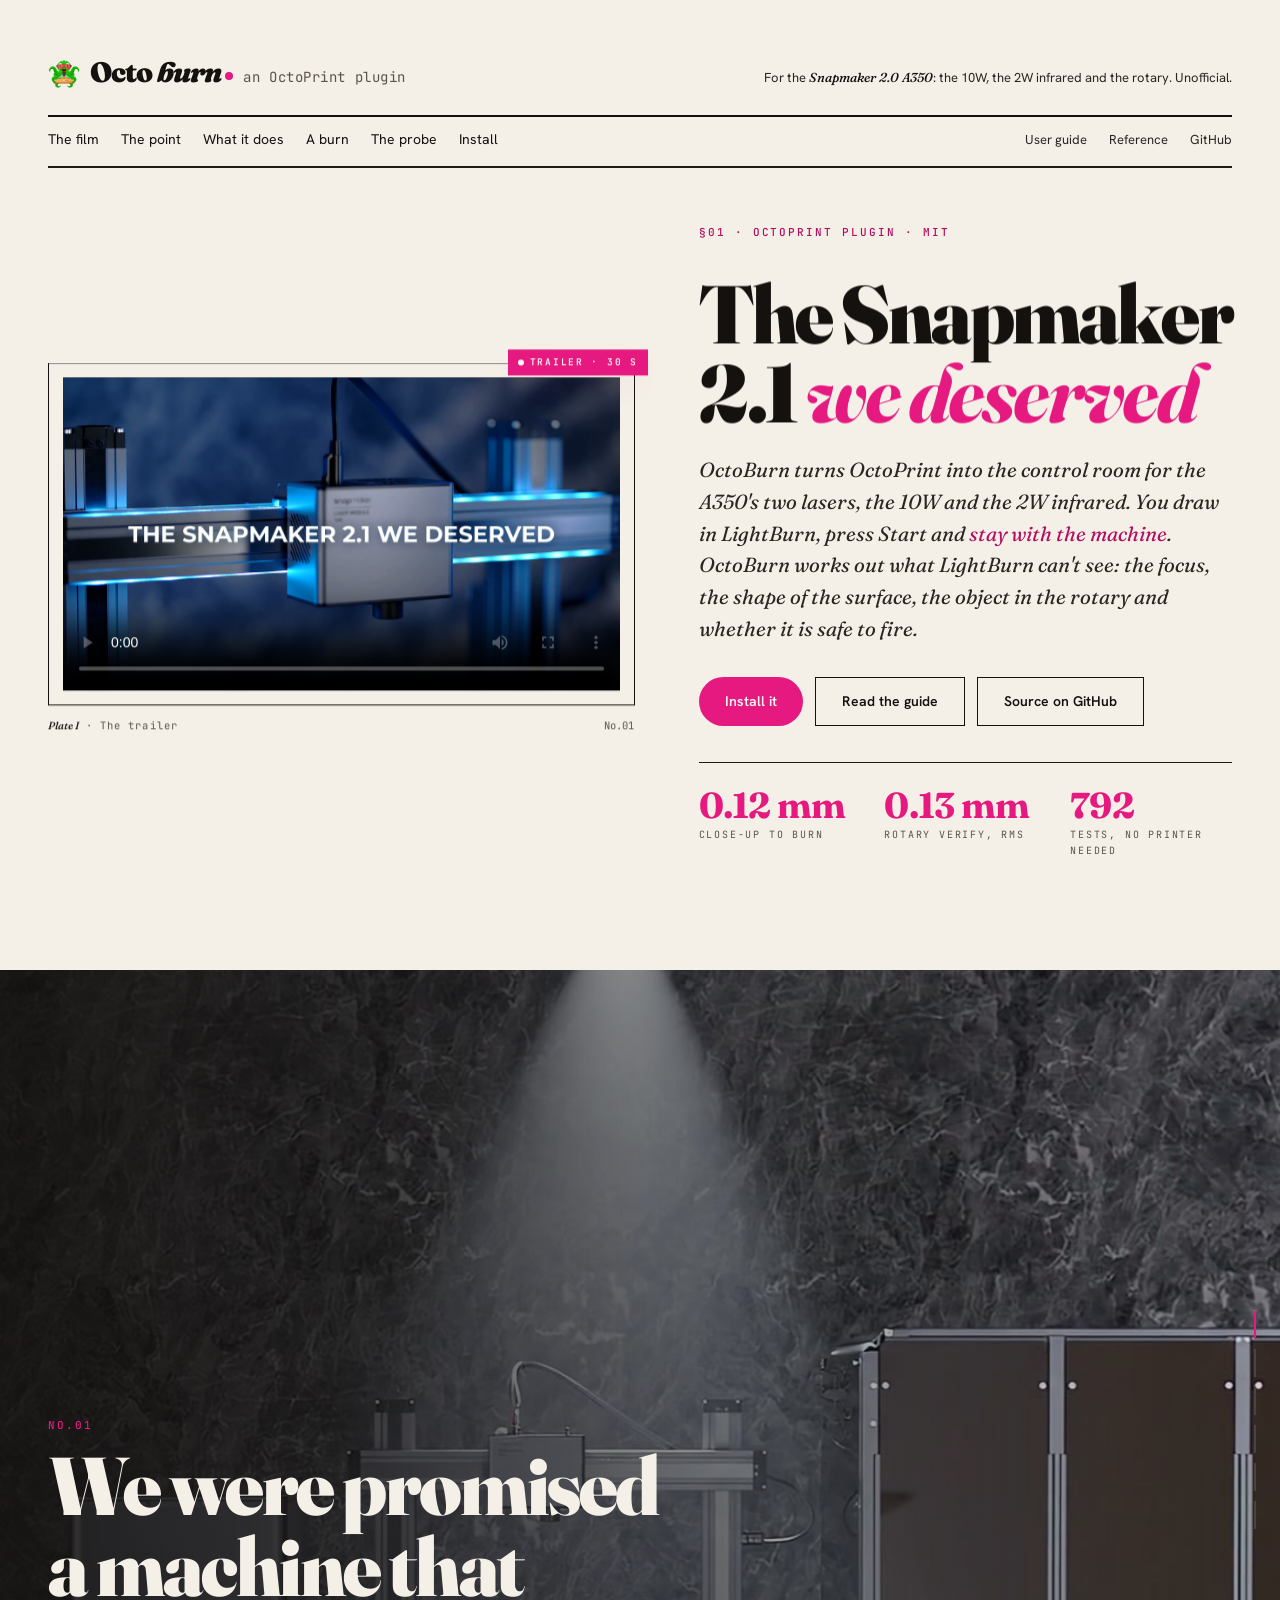
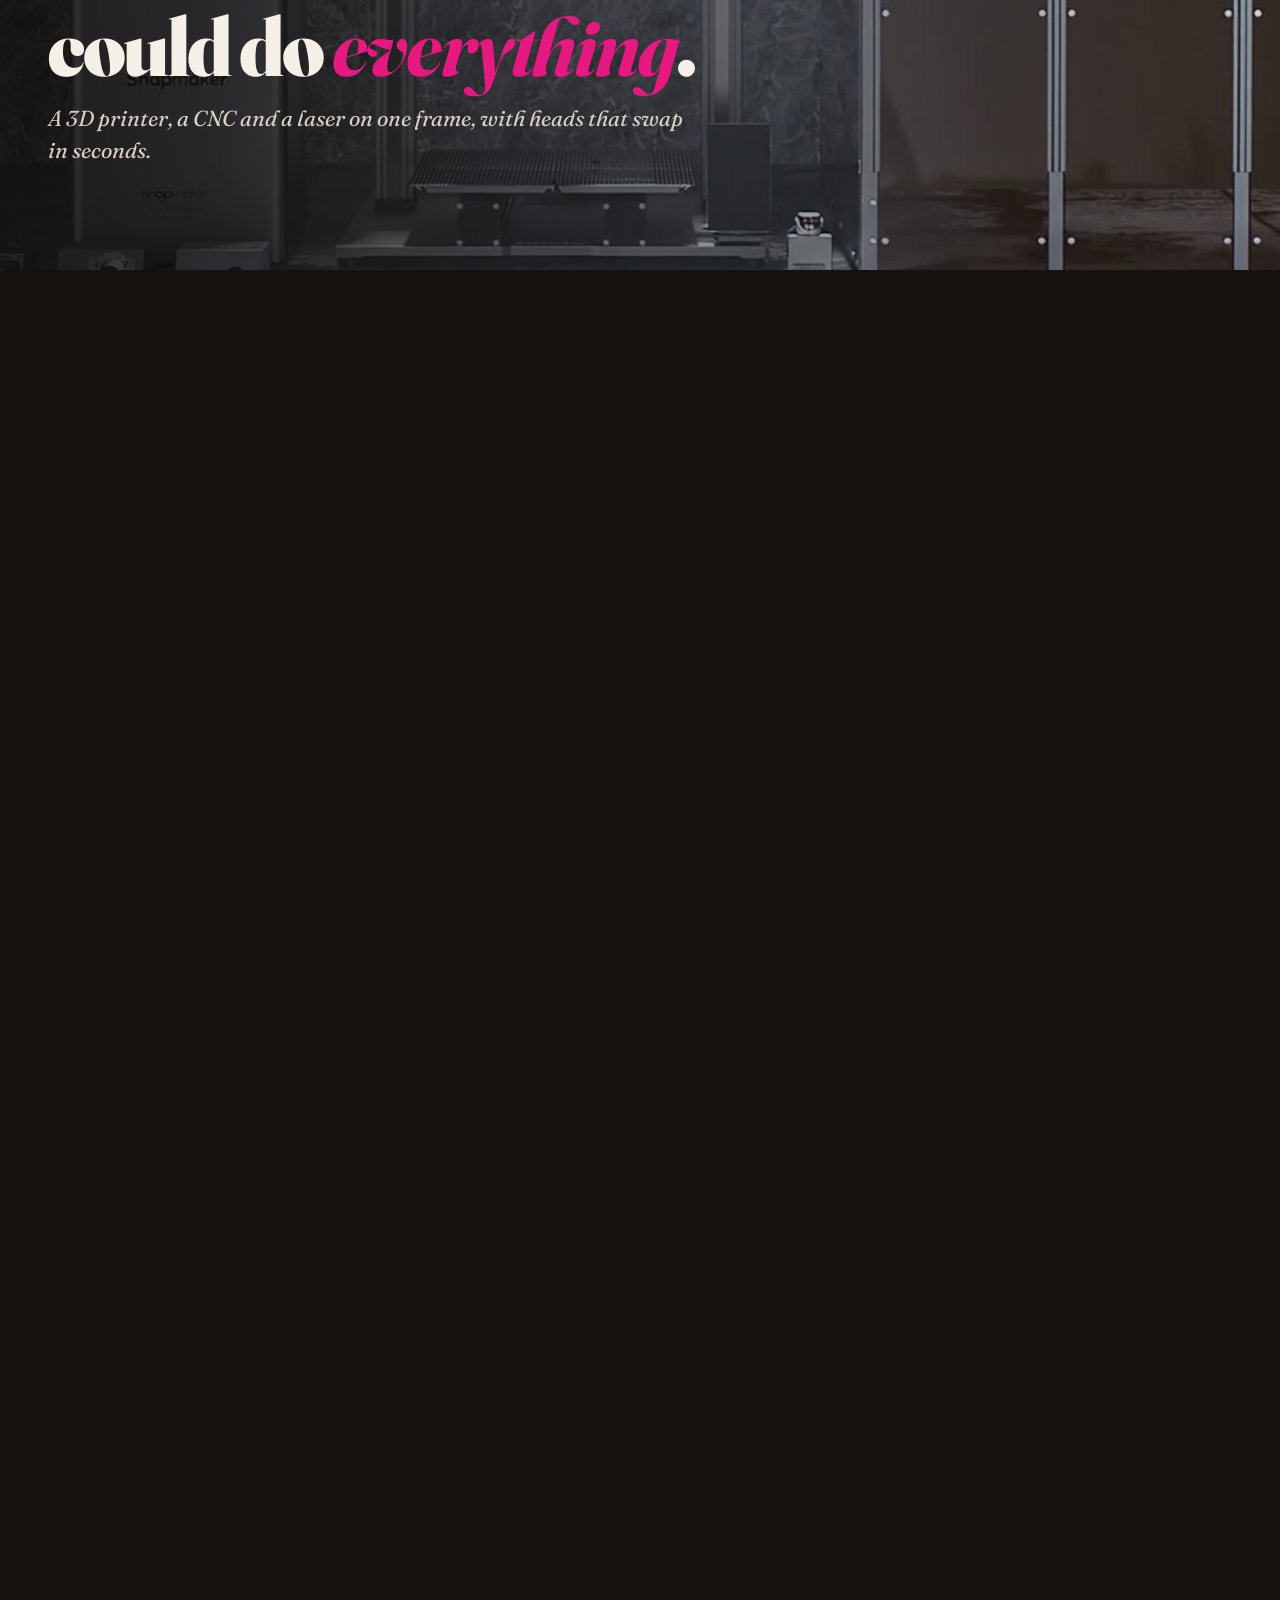
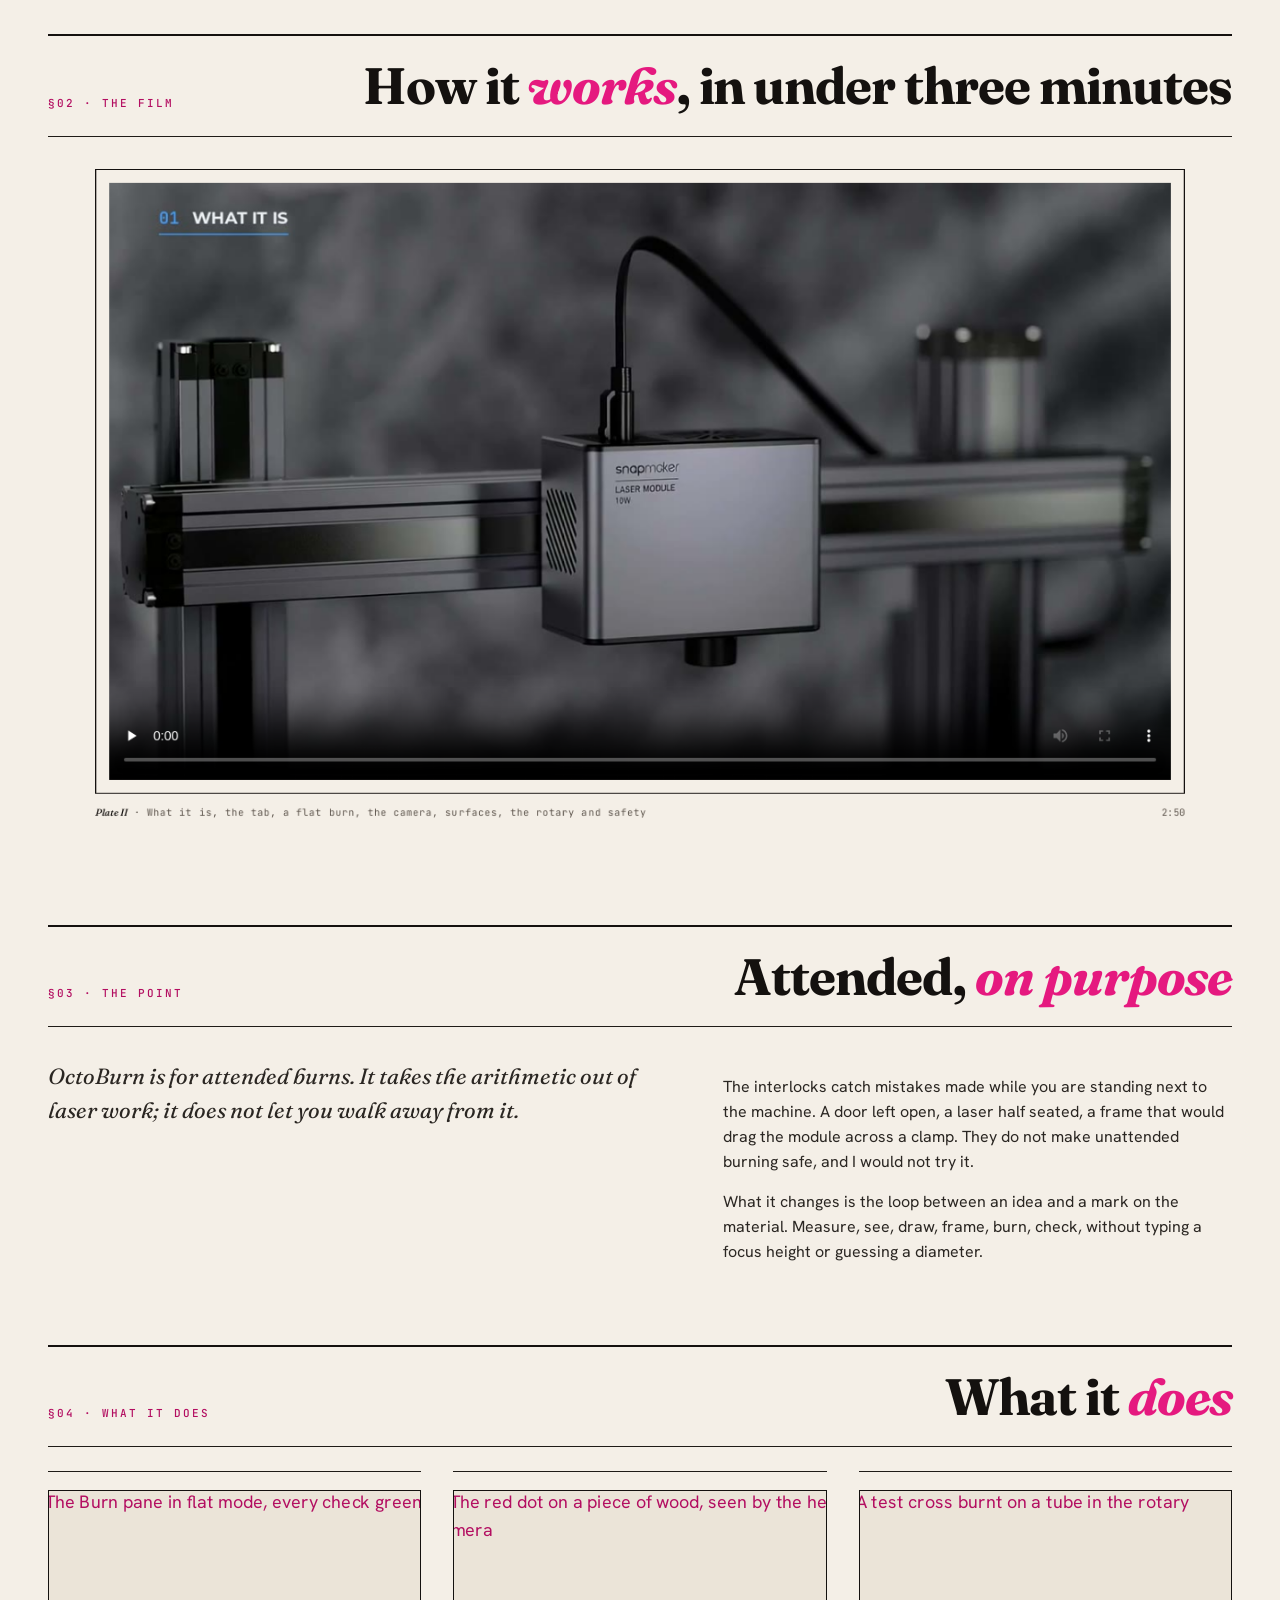
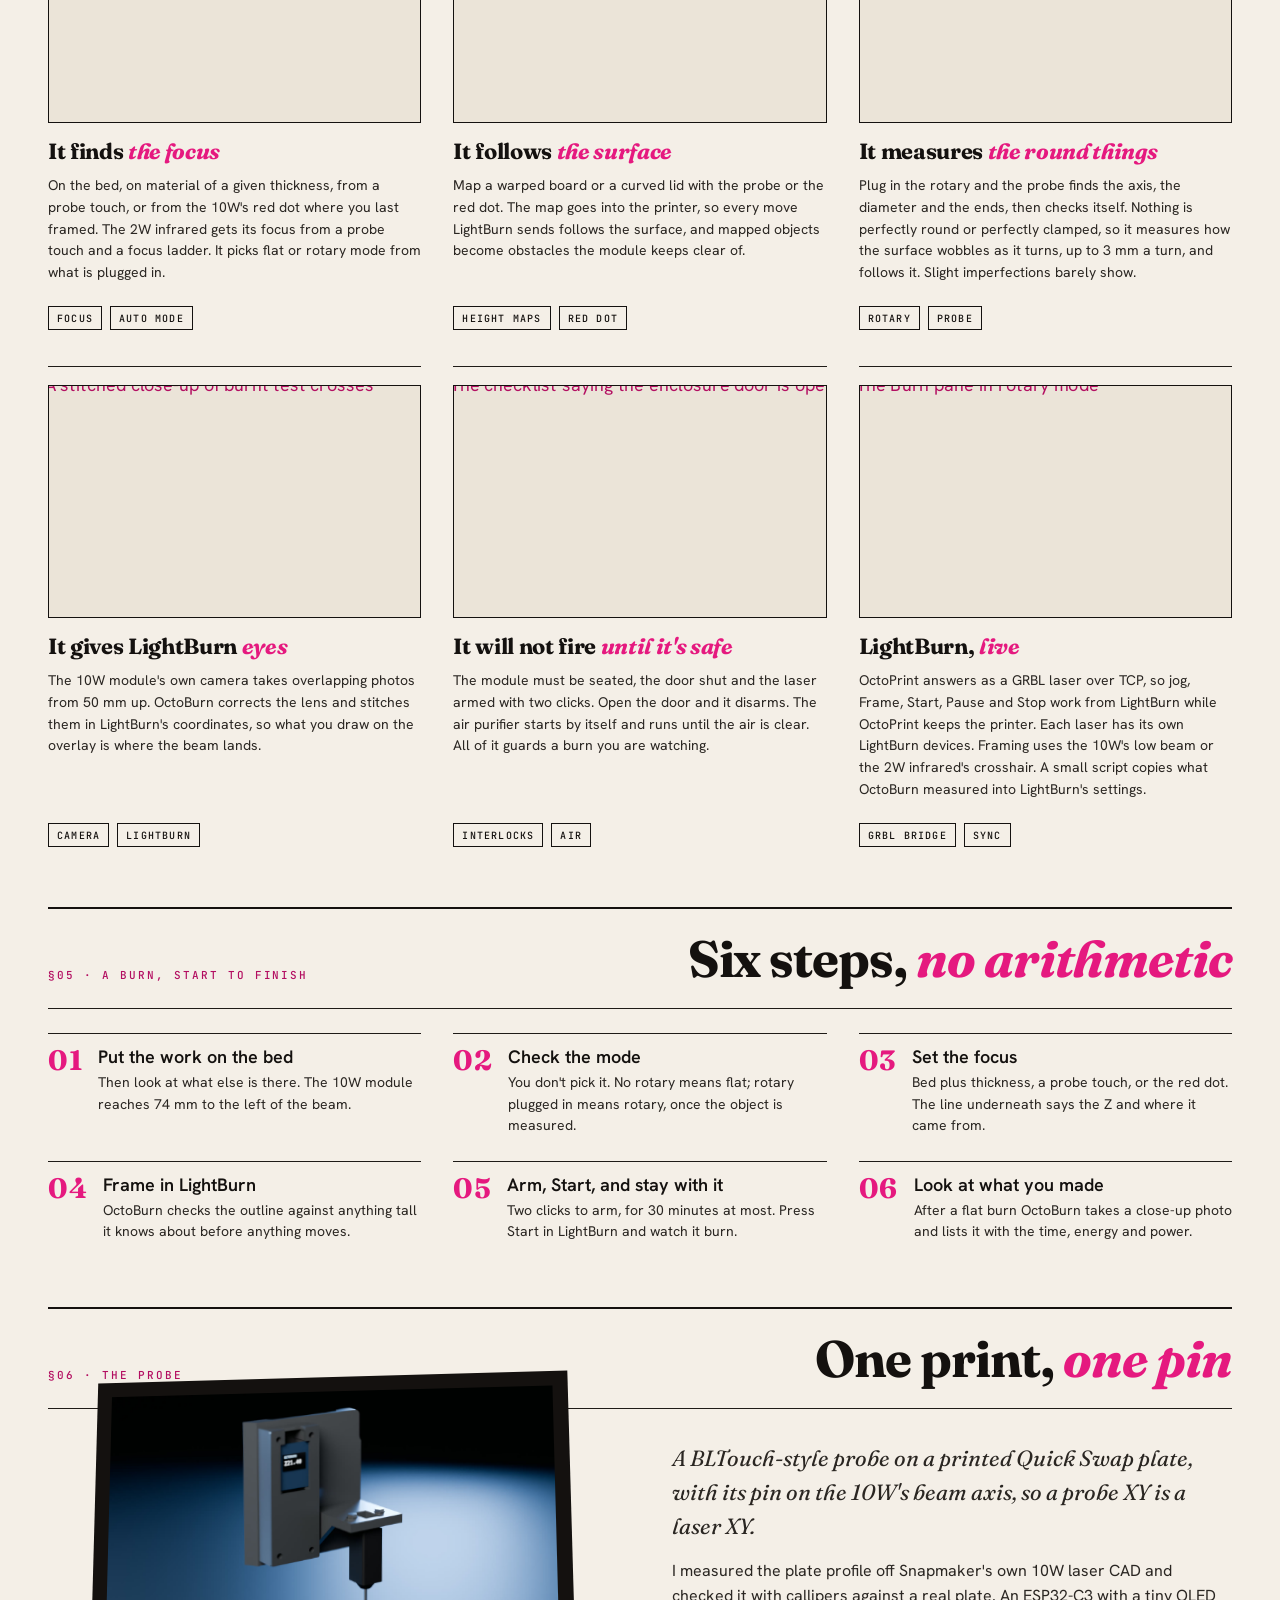
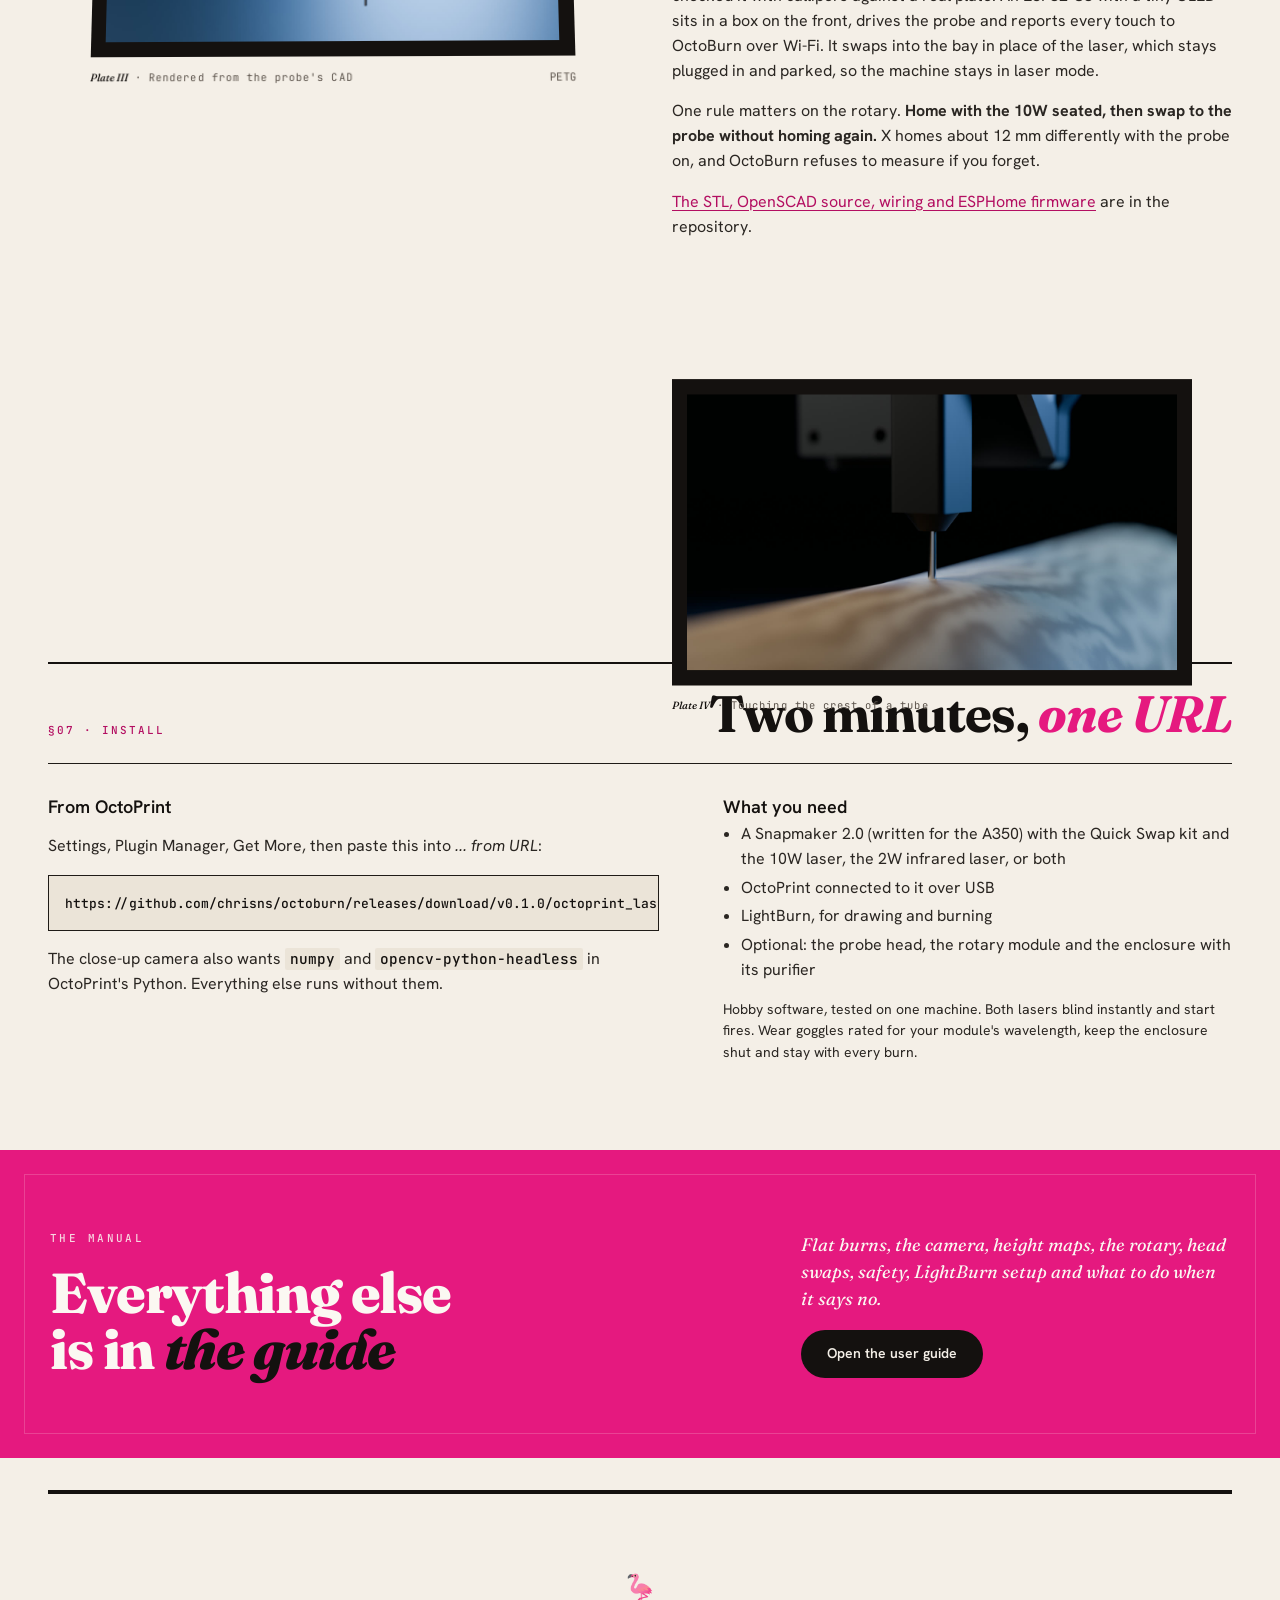
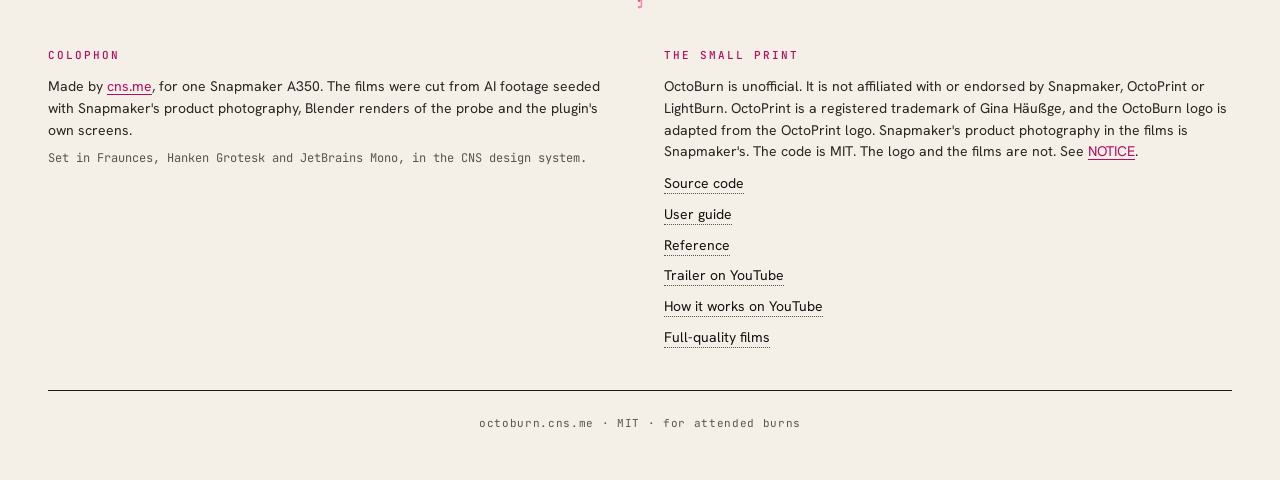
==== commit fbecbae5: "Docs and site: plainer prose, YouTube links The README, user guide, hardware notes, security note an" ====
--- a/site/index.html
+++ b/site/index.html
@@ -61,7 +61,7 @@
   <div class="talks-hero-body">
     <span class="eyebrow">§01 · OctoPrint plugin · MIT</span>
     <h1 class="talks-hero-headline" data-speed="-0.06">The Snapmaker 2.1 <em>we deserved</em></h1>
-    <p class="talks-hero-lede">The A350 can 3D print, carve and burn. What it could never do was <em>see</em>: where the surface is, how round the round thing is, whether the door is shut. OctoBurn turns OctoPrint into the control room for both its lasers, the 10W and the 2W infrared. You draw in LightBurn, press Start and <em>stay with it</em>; OctoBurn handles everything LightBurn can't see.</p>
+    <p class="talks-hero-lede">OctoBurn turns OctoPrint into the control room for the A350's two lasers, the 10W and the 2W infrared. You draw in LightBurn, press Start and <em>stay with the machine</em>. OctoBurn works out what LightBurn can't see: the focus, the shape of the surface, the object in the rotary and whether it is safe to fire.</p>
     <div class="talks-hero-ctas">
       <a class="btn btn-primary" href="#install">Install it</a>
       <a class="btn btn-ghost" href="guide.html">Read the guide</a>
@@ -79,27 +79,27 @@
   <div class="ob-story-stage">
     <div class="ob-story-panel" data-i="0">
       <div class="ob-story-bg" style="background-image:url(img/story/s1-lineup.jpg)"></div>
-      <div class="ob-story-text"><span class="eyebrow">No.01</span><p class="ob-story-line">We were promised a machine that could do <em>everything</em>.</p><p class="ob-story-sub">3D print. Carve. Burn. One frame, swappable heads.</p></div>
+      <div class="ob-story-text"><span class="eyebrow">No.01</span><p class="ob-story-line">We were promised a machine that could do <em>everything</em>.</p><p class="ob-story-sub">A 3D printer, a CNC and a laser on one frame, with heads that swap in seconds.</p></div>
     </div>
     <div class="ob-story-panel" data-i="1">
       <div class="ob-story-bg" style="background-image:url(img/story/s2-dark.jpg)"></div>
-      <div class="ob-story-text"><span class="eyebrow">No.02</span><p class="ob-story-line">It could. It just couldn't <em>see</em>.</p><p class="ob-story-sub">Where the surface is. How round the round thing is. Whether the door is shut.</p></div>
+      <div class="ob-story-text"><span class="eyebrow">No.02</span><p class="ob-story-line">It could. It just couldn't <em>see</em>.</p><p class="ob-story-sub">It had no idea where the surface was, how round the tube was, or whether the door was shut.</p></div>
     </div>
     <div class="ob-story-panel" data-i="2">
       <div class="ob-story-bg" style="background-image:url(img/story/s3-reddot.jpg)"></div>
-      <div class="ob-story-text"><span class="eyebrow">No.03</span><p class="ob-story-line">It finds <em>the focus</em>.</p><p class="ob-story-sub">From the red dot, a probe touch or a height map. Never a number typed by hand.</p></div>
+      <div class="ob-story-text"><span class="eyebrow">No.03</span><p class="ob-story-line">It finds <em>the focus</em>.</p><p class="ob-story-sub">From the red dot, a probe touch or a height map. You never type a focus height.</p></div>
     </div>
     <div class="ob-story-panel" data-i="3">
       <div class="ob-story-bg" style="background-image:url(img/story/s4-probe.jpg)"></div>
-      <div class="ob-story-text"><span class="eyebrow">No.04</span><p class="ob-story-line">It measures <em>the round things</em>.</p><p class="ob-story-sub">Axis, diameter, ends and wobble, so a flask that isn't perfect still burns crisp.</p></div>
+      <div class="ob-story-text"><span class="eyebrow">No.04</span><p class="ob-story-line">It measures <em>the round things</em>.</p><p class="ob-story-sub">The probe finds the axis, the diameter, the ends and the wobble, so a flask that isn't perfect still burns crisp.</p></div>
     </div>
     <div class="ob-story-panel" data-i="4">
       <div class="ob-story-bg" style="background-image:url(img/story/s7-lit.jpg)"></div>
-      <div class="ob-story-text"><span class="eyebrow">No.05</span><p class="ob-story-line">It sees to <em>0.12 mm</em>.</p><p class="ob-story-sub">The 10W's own camera, stitched into LightBurn: the beam lands where you drew.</p></div>
+      <div class="ob-story-text"><span class="eyebrow">No.05</span><p class="ob-story-line">It sees to <em>0.12 mm</em>.</p><p class="ob-story-sub">The 10W's own camera, stitched into a LightBurn overlay. The beam lands where you drew.</p></div>
     </div>
     <div class="ob-story-panel" data-i="5">
       <div class="ob-story-bg" style="background-image:url(img/story/s6-enclosure.jpg)"></div>
-      <div class="ob-story-text"><span class="eyebrow">No.06</span><p class="ob-story-line">And it waits <em>for you</em>.</p><p class="ob-story-sub">Door shut, laser seated, armed by hand. Safe, attended burns.</p></div>
+      <div class="ob-story-text"><span class="eyebrow">No.06</span><p class="ob-story-line">And it waits <em>for you</em>.</p><p class="ob-story-sub">Nothing fires until the door is shut, the module is seated and you have armed it. Then you stay and watch.</p></div>
     </div>
     <div class="ob-story-progress" aria-hidden="true"><span></span><span></span><span></span><span></span><span></span><span></span></div>
   </div>
@@ -120,7 +120,7 @@
       <source src="media/octoburn-how-it-works.mp4" type="video/mp4">
     </video>
   </div>
-  <figcaption><span class="caption"><em>Plate II</em> · Seven chapters: the tab, a flat burn, the camera, surfaces, the rotary and safety</span><span class="numeral">2:50</span></figcaption>
+  <figcaption><span class="caption"><em>Plate II</em> · What it is, the tab, a flat burn, the camera, surfaces, the rotary and safety</span><span class="numeral">2:50</span></figcaption>
 </figure>
 
 <section class="section-header" id="attended">
@@ -134,11 +134,11 @@
 </section>
 <div class="ob-install ob-point">
   <div>
-    <p class="lede">OctoBurn is not about leaving a laser to get on with it. It is about safe, attended burns, and taking the fiddly arithmetic out of the designer's day.</p>
+    <p class="lede">OctoBurn is for attended burns. It takes the arithmetic out of laser work; it does not let you walk away from it.</p>
   </div>
   <div>
-    <p>The interlocks are there to catch the mistakes you make while you are standing next to the machine: a door left open, a laser half seated, a frame that would drag the module across a clamp. They do not make unattended burning safe, and nothing here suggests you try.</p>
-    <p>What it does change is the loop between an idea and a mark on the material: <strong>measure, see, draw, frame, burn, check</strong>. No focus heights typed by hand, no guessed diameters, no lining a design up by eye.</p>
+    <p>The interlocks catch mistakes made while you are standing next to the machine. A door left open, a laser half seated, a frame that would drag the module across a clamp. They do not make unattended burning safe, and I would not try it.</p>
+    <p>What it changes is the loop between an idea and a mark on the material. Measure, see, draw, frame, burn, check, without typing a focus height or guessing a diameter.</p>
   </div>
 </div>
 
@@ -147,7 +147,7 @@
   <div class="sh-row" data-reveal>
     <span class="eyebrow">§04 · What it does</span>
     <span></span>
-    <h2 class="sh-title">Measure. See. <em>Burn.</em></h2>
+    <h2 class="sh-title">What it <em>does</em></h2>
   </div>
   <div class="rule"></div>
 </section>
@@ -155,7 +155,7 @@
   <article class="talk-card" data-reveal>
     <a class="talk-thumb-link" href="guide.html#3-a-flat-burn-start-to-finish"><div class="talk-thumb"><img data-inner class="thumb-img ob-top" src="img/guide/ui_burn_flat.png" alt="The Burn pane in flat mode, every check green"></div></a>
     <h3 class="talk-title">It finds <em>the focus</em></h3>
-    <p class="talk-desc">On the bed, on material of a given thickness, from a probe touch, or from the 10W's red dot where you last framed. The 2W infrared gets its focus from a probe touch and a focus ladder. Flat or rotary mode is picked from what is plugged in.</p>
+    <p class="talk-desc">On the bed, on material of a given thickness, from a probe touch, or from the 10W's red dot where you last framed. The 2W infrared gets its focus from a probe touch and a focus ladder. It picks flat or rotary mode from what is plugged in.</p>
     <div class="talk-formats"><span class="format-tag">Focus</span><span class="format-tag">Auto mode</span></div>
   </article>
   <article class="talk-card" data-reveal>
@@ -167,7 +167,7 @@
   <article class="talk-card" data-reveal>
     <a class="talk-thumb-link" href="guide.html#6-the-rotary"><div class="talk-thumb"><img data-inner class="thumb-img" src="img/guide/photo_rotary_cross.jpg" alt="A test cross burnt on a tube in the rotary"></div></a>
     <h3 class="talk-title">It measures <em>the round things</em></h3>
-    <p class="talk-desc">Plug in the rotary and the probe finds the axis, the diameter and the ends, then checks itself. Nothing is perfectly round or perfectly clamped: it measures how the surface wobbles as it turns (up to 3 mm a turn) and follows it, so slight imperfections are far less noticeable.</p>
+    <p class="talk-desc">Plug in the rotary and the probe finds the axis, the diameter and the ends, then checks itself. Nothing is perfectly round or perfectly clamped, so it measures how the surface wobbles as it turns, up to 3 mm a turn, and follows it. Slight imperfections barely show.</p>
     <div class="talk-formats"><span class="format-tag">Rotary</span><span class="format-tag">Probe</span></div>
   </article>
   <article class="talk-card" data-reveal>
@@ -179,13 +179,13 @@
   <article class="talk-card" data-reveal>
     <a class="talk-thumb-link" href="guide.html#8-what-keeps-you-safe"><div class="talk-thumb"><img data-inner class="thumb-img ob-top" src="img/guide/ui_door_open.png" alt="The checklist saying the enclosure door is open"></div></a>
     <h3 class="talk-title">It will not fire <em>until it's safe</em></h3>
-    <p class="talk-desc">The module must be seated, the door shut and the laser armed with two deliberate clicks. Open the door and it disarms. The air purifier starts by itself and runs until the air is clear. All of this guards an attended burn.</p>
+    <p class="talk-desc">The module must be seated, the door shut and the laser armed with two clicks. Open the door and it disarms. The air purifier starts by itself and runs until the air is clear. All of it guards a burn you are watching.</p>
     <div class="talk-formats"><span class="format-tag">Interlocks</span><span class="format-tag">Air</span></div>
   </article>
   <article class="talk-card" data-reveal>
     <a class="talk-thumb-link" href="guide.html#9-lightburn-setup-and-keeping-it-in-sync"><div class="talk-thumb"><img data-inner class="thumb-img ob-top" src="img/guide/ui_burn_rotary.png" alt="The Burn pane in rotary mode"></div></a>
     <h3 class="talk-title">LightBurn, <em>live</em></h3>
-    <p class="talk-desc">OctoPrint answers as a GRBL laser over TCP, so jog, Frame, Start, Pause and Stop work from LightBurn while OctoPrint keeps the printer. Each laser gets its own LightBurn devices; framing uses the 10W's low beam or the 2W infrared's crosshair. A small tool keeps it all in step with what OctoBurn measured.</p>
+    <p class="talk-desc">OctoPrint answers as a GRBL laser over TCP, so jog, Frame, Start, Pause and Stop work from LightBurn while OctoPrint keeps the printer. Each laser has its own LightBurn devices. Framing uses the 10W's low beam or the 2W infrared's crosshair. A small script copies what OctoBurn measured into LightBurn's settings.</p>
     <div class="talk-formats"><span class="format-tag">GRBL bridge</span><span class="format-tag">Sync</span></div>
   </article>
 </div>
@@ -200,10 +200,10 @@
   <div class="rule"></div>
 </section>
 <ol class="ob-steps">
-  <li data-reveal><span class="numeral">01</span><div><h3 class="h4">Put the work on the bed</h3><p>And look at what else is there: the 10W module reaches 74 mm to the left of the beam.</p></div></li>
+  <li data-reveal><span class="numeral">01</span><div><h3 class="h4">Put the work on the bed</h3><p>Then look at what else is there. The 10W module reaches 74 mm to the left of the beam.</p></div></li>
   <li data-reveal><span class="numeral">02</span><div><h3 class="h4">Check the mode</h3><p>You don't pick it. No rotary means flat; rotary plugged in means rotary, once the object is measured.</p></div></li>
   <li data-reveal><span class="numeral">03</span><div><h3 class="h4">Set the focus</h3><p>Bed plus thickness, a probe touch, or the red dot. The line underneath says the Z and where it came from.</p></div></li>
-  <li data-reveal><span class="numeral">04</span><div><h3 class="h4">Frame in LightBurn</h3><p>OctoBurn checks the outline against anything tall it knows about before a single move.</p></div></li>
+  <li data-reveal><span class="numeral">04</span><div><h3 class="h4">Frame in LightBurn</h3><p>OctoBurn checks the outline against anything tall it knows about before anything moves.</p></div></li>
   <li data-reveal><span class="numeral">05</span><div><h3 class="h4">Arm, Start, and stay with it</h3><p>Two clicks to arm, for 30 minutes at most. Press Start in LightBurn and watch it burn.</p></div></li>
   <li data-reveal><span class="numeral">06</span><div><h3 class="h4">Look at what you made</h3><p>After a flat burn OctoBurn takes a close-up photo and lists it with the time, energy and power.</p></div></li>
 </ol>
@@ -228,8 +228,8 @@
   </figure>
   <div class="ob-probe-body">
     <p class="lede">A BLTouch-style probe on a printed Quick Swap plate, with its pin on the 10W's beam axis, so a probe XY is a laser XY.</p>
-    <p>The plate profile was measured off Snapmaker's own 10W laser CAD and checked with callipers against a real plate. An ESP32-C3 with a tiny OLED rides in a box on the front, drives the probe and reports every touch to OctoBurn over Wi-Fi. It swaps into the bay in place of the laser, which stays plugged in and parked, so the machine stays in laser mode.</p>
-    <p>One rule matters on the rotary: <strong>home with the 10W seated, then swap to the probe without homing again.</strong> X homes about 12 mm differently with the probe on, and OctoBurn refuses to measure if you forget.</p>
+    <p>I measured the plate profile off Snapmaker's own 10W laser CAD and checked it with callipers against a real plate. An ESP32-C3 with a tiny OLED sits in a box on the front, drives the probe and reports every touch to OctoBurn over Wi-Fi. It swaps into the bay in place of the laser, which stays plugged in and parked, so the machine stays in laser mode.</p>
+    <p>One rule matters on the rotary. <strong>Home with the 10W seated, then swap to the probe without homing again.</strong> X homes about 12 mm differently with the probe on, and OctoBurn refuses to measure if you forget.</p>
     <p><a href="https://github.com/chrisns/octoburn/tree/main/hardware">The STL, OpenSCAD source, wiring and ESPHome firmware</a> are in the repository.</p>
     <figure class="plate ob-small" data-speed="-0.1">
       <div class="plate-frame ob-dark">
@@ -266,7 +266,7 @@
       <li>LightBurn, for drawing and burning</li>
       <li>Optional: the probe head, the rotary module and the enclosure with its purifier</li>
     </ul>
-    <p class="small">Hobby software, tested on one machine. Both lasers blind instantly and start fires: wear goggles rated for your module's wavelength, keep the enclosure shut and stay with every burn.</p>
+    <p class="small">Hobby software, tested on one machine. Both lasers blind instantly and start fires. Wear goggles rated for your module's wavelength, keep the enclosure shut and stay with every burn.</p>
   </div>
 </div>
 
@@ -295,16 +295,18 @@
     </div>
     <div>
       <h3 class="cl-h">The small print</h3>
-      <p class="cl-p">OctoBurn is unofficial. It is not affiliated with or endorsed by Snapmaker, OctoPrint or LightBurn. OctoPrint is a registered trademark of Gina Häußge; the OctoBurn logo is adapted from the OctoPrint logo. Snapmaker's product photography in the films is Snapmaker's. The code is MIT; the logo and the films are not. See <a href="https://github.com/chrisns/octoburn/blob/main/NOTICE">NOTICE</a>.</p>
+      <p class="cl-p">OctoBurn is unofficial. It is not affiliated with or endorsed by Snapmaker, OctoPrint or LightBurn. OctoPrint is a registered trademark of Gina Häußge, and the OctoBurn logo is adapted from the OctoPrint logo. Snapmaker's product photography in the films is Snapmaker's. The code is MIT. The logo and the films are not. See <a href="https://github.com/chrisns/octoburn/blob/main/NOTICE">NOTICE</a>.</p>
       <ul class="cl-list">
         <li><a href="https://github.com/chrisns/octoburn">Source code</a></li>
         <li><a href="guide.html">User guide</a></li>
         <li><a href="reference.html">Reference</a></li>
+        <li><a href="https://youtu.be/r6Z2eJupoSw">Trailer on YouTube</a></li>
+        <li><a href="https://youtu.be/d7_Ms80WSM8">How it works on YouTube</a></li>
         <li><a href="https://github.com/chrisns/octoburn/releases">Full-quality films</a></li>
       </ul>
     </div>
   </div>
-  <p class="cl-foot">octoburn.cns.me · MIT · measure, see, burn</p>
+  <p class="cl-foot">octoburn.cns.me · MIT · for attended burns</p>
 </footer>
 
 </div>
